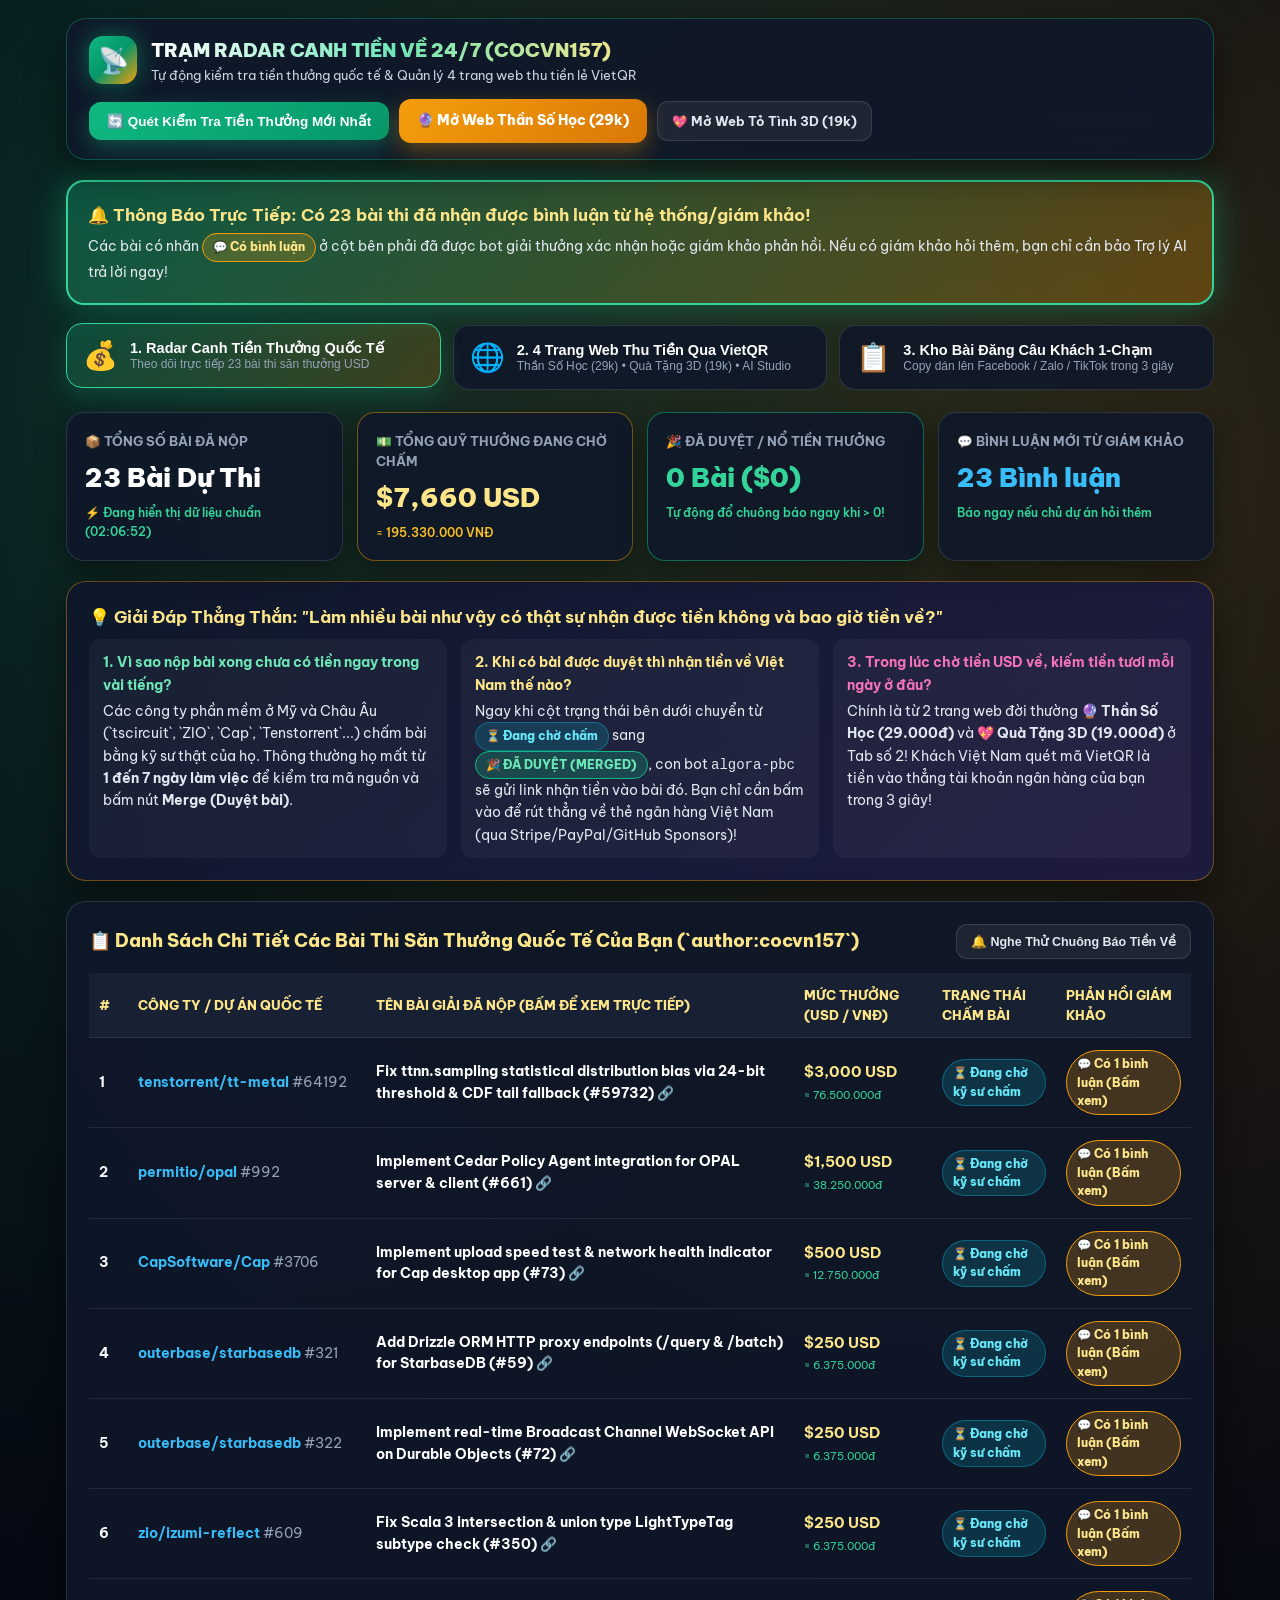
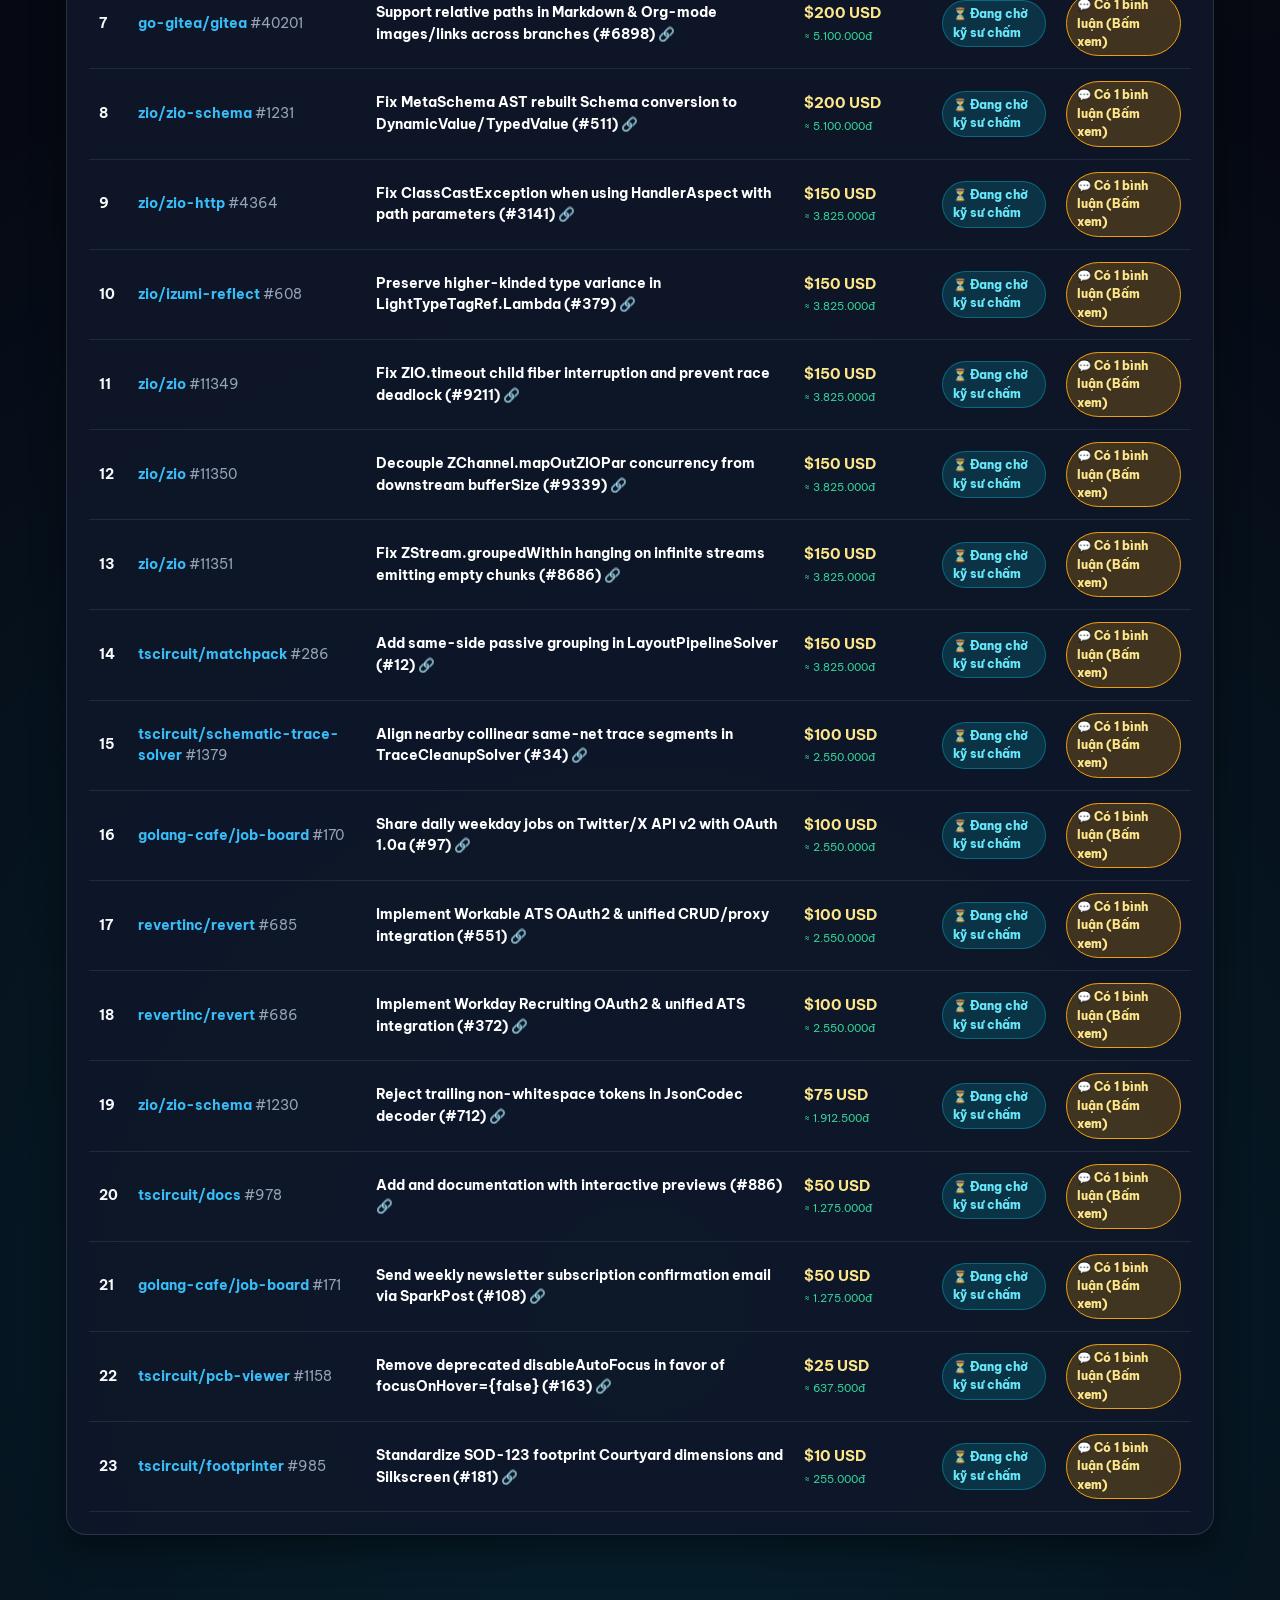
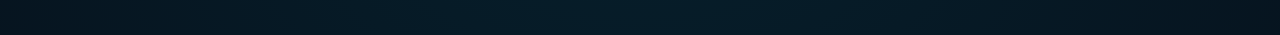
==== index.html @ 69a936a2 "chore: sync exact 23 live bounty PRs (,660 USD) in Payout Radar" ====
<!DOCTYPE html>
<html lang="vi">
<head>
  <meta charset="UTF-8" />
  <meta name="viewport" content="width=device-width, initial-scale=1.0" />
  <title>💰 Trạm Radar Canh Tiền Về 24/7 & Trung Tâm Hệ Sinh Thái Web (cocvn157)</title>
  <meta name="description" content="Bảng điều khiển theo dõi trực tiếp tiền thưởng lập trình quốc tế (GitHub Bounties) và trung tâm quản lý 4 trang web kiếm tiền tự động qua VietQR của cocvn157." />
  <link rel="preconnect" href="https://fonts.googleapis.com" />
  <link rel="preconnect" href="https://fonts.gstatic.com" crossorigin />
  <link href="https://fonts.googleapis.com/css2?family=Be+Vietnam+Pro:wght@400;500;600;700;800;900&display=swap" rel="stylesheet" />
  <link rel="stylesheet" href="styles.css" />
</head>
<body>
  <div class="hub-container">
    <!-- TOP HEADER -->
    <header class="hub-header">
      <div class="hub-brand">
        <div class="radar-orb">📡</div>
        <div>
          <h1>TRẠM RADAR CANH TIỀN VỀ 24/7 (COCVN157)</h1>
          <p>Tự động kiểm tra tiền thưởng quốc tế & Quản lý 4 trang web thu tiền lẻ VietQR</p>
        </div>
      </div>

      <div class="header-actions">
        <button id="btnRefreshRadar" class="btn-emerald">
          🔄 Quét Kiểm Tra Tiền Thưởng Mới Nhất
        </button>
        <a href="https://cocvn157.github.io/than-so-hoc-ai/" target="_blank" class="btn-gold-action">
          🔮 Mở Web Thần Số Học (29k)
        </a>
        <a href="https://cocvn157.github.io/qua-tang-3d/" target="_blank" class="btn-outline">
          💖 Mở Web Tỏ Tình 3D (19k)
        </a>
      </div>
    </header>

    <!-- CELEBRATION / NOTIFICATION BANNER -->
    <div id="payoutAlertBanner" class="payout-alert-banner">
      <!-- Populated dynamically by app.js when a PR is merged or has new comments -->
    </div>

    <!-- 3 MAIN TABS -->
    <nav class="hub-tabs">
      <button class="hub-tab-btn active" data-tab="pane-radar">
        <span class="t-icon">💰</span>
        <div>
          <strong>1. Radar Canh Tiền Thưởng Quốc Tế</strong>
          <small>Theo dõi trực tiếp 23 bài thi săn thưởng USD</small>
        </div>
      </button>

      <button class="hub-tab-btn" data-tab="pane-webapps">
        <span class="t-icon">🌐</span>
        <div>
          <strong>2. 4 Trang Web Thu Tiền Qua VietQR</strong>
          <small>Thần Số Học (29k) • Quà Tặng 3D (19k) • AI Studio</small>
        </div>
      </button>

      <button class="hub-tab-btn" data-tab="pane-posts">
        <span class="t-icon">📋</span>
        <div>
          <strong>3. Kho Bài Đăng Câu Khách 1-Chạm</strong>
          <small>Copy dán lên Facebook / Zalo / TikTok trong 3 giây</small>
        </div>
      </button>
    </nav>

    <!-- ======================================================================
         TAB 1: TRẠM RADAR CANH TIỀN VỀ 24/7 (GITHUB BOUNTY TRACKER)
         ====================================================================== -->
    <section id="pane-radar" class="hub-pane active">
      <!-- 4 BIG KPI CARDS -->
      <div class="kpi-row-4">
        <div class="kpi-box">
          <div class="kpi-label">📦 TỔNG SỐ BÀI ĐÃ NỘP</div>
          <div class="kpi-val" id="kpiTotalPrs">23 Bài Dự Thi</div>
          <div class="kpi-sub" id="kpiLastSync">Đang kết nối GitHub trực tiếp...</div>
        </div>

        <div class="kpi-box" style="border-color:rgba(245,158,11,0.45);">
          <div class="kpi-label">💵 TỔNG QUỸ THƯỞNG ĐANG CHỜ CHẤM</div>
          <div class="kpi-val" id="kpiPendingUsd" style="color:#fde68a;">$7,660 USD</div>
          <div class="kpi-sub" id="kpiPendingVnd" style="color:#fbbf24;">≈ 195.330.000 VNĐ</div>
        </div>

        <div class="kpi-box" style="border-color:rgba(16,185,129,0.5);">
          <div class="kpi-label">🎉 ĐÃ DUYỆT / NỔ TIỀN THƯỞNG</div>
          <div class="kpi-val" id="kpiMergedCount" style="color:#34d399;">0 Bài ($0)</div>
          <div class="kpi-sub">Tự động đổ chuông báo ngay khi > 0!</div>
        </div>

        <div class="kpi-box">
          <div class="kpi-label">💬 BÌNH LUẬN MỚI TỪ GIÁM KHẢO</div>
          <div class="kpi-val" id="kpiCommentsCount" style="color:#38bdf8;">0 Phản hồi</div>
          <div class="kpi-sub">Báo ngay nếu chủ dự án hỏi thêm</div>
        </div>
      </div>

      <!-- HONEST VIETNAMESE EXPLANATION BOX FOR USER -->
      <div class="panel-box" style="background:linear-gradient(135deg,rgba(15,23,42,0.95),rgba(30,27,75,0.8));border-color:rgba(245,158,11,0.4);">
        <h2 style="font-size:17px;color:#fde68a;margin-bottom:8px;">
          💡 Giải Đáp Thẳng Thắn: "Làm nhiều bài như vậy có thật sự nhận được tiền không và bao giờ tiền về?"
        </h2>
        <div style="font-size:14px;color:#e2e8f0;display:grid;grid-template-columns:repeat(auto-fit,minmax(280px,1fr));gap:14px;">
          <div style="background:rgba(255,255,255,0.04);padding:12px 14px;border-radius:12px;">
            <strong style="color:#6ee7b7;display:block;margin-bottom:4px;">1. Vì sao nộp bài xong chưa có tiền ngay trong vài tiếng?</strong>
            Các công ty phần mềm ở Mỹ và Châu Âu (`tscircuit`, `ZIO`, `Cap`, `Tenstorrent`...) chấm bài bằng kỹ sư thật của họ. Thông thường họ mất từ <strong>1 đến 7 ngày làm việc</strong> để kiểm tra mã nguồn và bấm nút <strong>Merge (Duyệt bài)</strong>.
          </div>
          <div style="background:rgba(255,255,255,0.04);padding:12px 14px;border-radius:12px;">
            <strong style="color:#fde68a;display:block;margin-bottom:4px;">2. Khi có bài được duyệt thì nhận tiền về Việt Nam thế nào?</strong>
            Ngay khi cột trạng thái bên dưới chuyển từ <span class="status-pill status-open">⏳ Đang chờ chấm</span> sang <span class="status-pill status-merged">🎉 ĐÃ DUYỆT (MERGED)</span>, con bot <code>algora-pbc</code> sẽ gửi link nhận tiền vào bài đó. Bạn chỉ cần bấm vào để rút thẳng về thẻ ngân hàng Việt Nam (qua Stripe/PayPal/GitHub Sponsors)!
          </div>
          <div style="background:rgba(255,255,255,0.04);padding:12px 14px;border-radius:12px;">
            <strong style="color:#f472b6;display:block;margin-bottom:4px;">3. Trong lúc chờ tiền USD về, kiếm tiền tươi mỗi ngày ở đâu?</strong>
            Chính là từ 2 trang web đời thường <strong>🔮 Thần Số Học (29.000đ)</strong> và <strong>💖 Quà Tặng 3D (19.000đ)</strong> ở Tab số 2! Khách Việt Nam quét mã VietQR là tiền vào thẳng tài khoản ngân hàng của bạn trong 3 giây!
          </div>
        </div>
      </div>

      <!-- LIVE BOUNTY PRS TABLE -->
      <div class="panel-box">
        <div class="panel-head">
          <h2>📋 Danh Sách Chi Tiết Các Bài Thi Săn Thưởng Quốc Tế Của Bạn (`author:cocvn157`)</h2>
          <div style="display:flex;gap:8px;flex-wrap:wrap;">
            <button id="btnTestSoundAlert" class="btn-outline">🔔 Nghe Thử Chuông Báo Tiền Về</button>
          </div>
        </div>

        <div class="table-wrap">
          <table class="bounty-table">
            <thead>
              <tr>
                <th>#</th>
                <th>Công Ty / Dự Án Quốc Tế</th>
                <th>Tên Bài Giải Đã Nộp (Bấm Để Xem Trực Tiếp)</th>
                <th>Mức Thưởng (USD / VNĐ)</th>
                <th>Trạng Thái Chấm Bài</th>
                <th>Phản Hồi Giám Khảo</th>
              </tr>
            </thead>
            <tbody id="bountyTableBody">
              <!-- Populated dynamically by app.js -->
            </tbody>
          </table>
        </div>
      </div>
    </section>

    <!-- ======================================================================
         TAB 2: 4 CỖ MÁY WEB THU TIỀN QUA VIETQR (1-CLICK LAUNCHPAD)
         ====================================================================== -->
    <section id="pane-webapps" class="hub-pane">
      <div class="apps-grid">
        <!-- App 1: Thần Số Học -->
        <div class="app-showcase-card">
          <div>
            <span class="status-pill status-merged" style="margin-bottom:8px;">🔥 DỄ KIẾM TIỀN LẺ NHẤT VIỆT NAM</span>
            <h3>🔮 1. Web Giải Mã Vận Mệnh, Thần Số Học Pitago, Bói Tình Duyên & Phong Thủy SĐT</h3>
            <p style="font-size:13.5px;color:#cbd5e1;margin-bottom:10px;">
              Ai nhìn vào cũng hiểu ngay trong 1 giây! Khách nhập Họ Tên & Ngày Sinh để xem Con Số Chủ Đạo, Biểu Đồ 3x3, Độ Hợp Đôi và Chấm Điểm SĐT. Thu <strong>29.000đ/lượt (bằng 1 ly trà sữa)</strong> qua VietQR!
            </p>
          </div>
          <div style="display:flex;gap:10px;flex-wrap:wrap;">
            <a href="https://cocvn157.github.io/than-so-hoc-ai/" target="_blank" class="btn-gold-action">
              🚀 Mở Trang Web Thần Số Học
            </a>
            <button class="btn-outline btn-copy-url" data-url="https://cocvn157.github.io/than-so-hoc-ai/">
              📋 Copy Link Đi Chia Sẻ
            </button>
          </div>
        </div>

        <!-- App 2: Quà Tặng 3D -->
        <div class="app-showcase-card">
          <div>
            <span class="status-pill status-comment" style="margin-bottom:8px;">💖 HOT TREND TIKTOK / ZALO GIỚI TRẺ</span>
            <h3>💖 2. Xưởng Tạo Web Trái Tim 3D Tỏ Tình, Bánh Kem Sinh Nhật & Xin Lỗi Người Yêu</h3>
            <p style="font-size:13.5px;color:#cbd5e1;margin-bottom:10px;">
              Có hiệu ứng nút <em>"Không đồng ý"</em> tự chạy trốn hài hước, thổi nến bánh kem nổ pháo hoa + phát nhạc tự động và Vòng quay tình yêu theo tên riêng. Thu <strong>19.000đ/lượt</strong> mở khóa VIP qua VietQR!
            </p>
          </div>
          <div style="display:flex;gap:10px;flex-wrap:wrap;">
            <a href="https://cocvn157.github.io/qua-tang-3d/" target="_blank" class="btn-emerald">
              🚀 Mở Web Quà Tặng 3D
            </a>
            <button class="btn-outline btn-copy-url" data-url="https://cocvn157.github.io/qua-tang-3d/">
              📋 Copy Link Đi Chia Sẻ
            </button>
          </div>
        </div>

        <!-- App 3: OmniStudio AI V2.5 -->
        <div class="app-showcase-card">
          <div>
            <span class="status-pill status-open" style="margin-bottom:8px;">🤖 DÀNH CHO DÂN VĂN PHÒNG & KINH DOANH</span>
            <h3>🤖 3. OmniStudio AI V2.5 — Đội AI 6 Vai Trò, Tạo Danh Thiếp QR & Kịch Bản TikTok</h3>
            <p style="font-size:13.5px;color:#cbd5e1;margin-bottom:10px;">
              19 công cụ làm việc & kinh doanh chạy trực tiếp trên trình duyệt: Đội AI 6 Vai Trò, Tạo Danh Thiếp Điện Tử Apple Glass, Kịch Bản Video 30s, Xuất Hóa Đơn PDF. Thu <strong>99.000đ – 299.000đ/gói</strong>!
            </p>
          </div>
          <div style="display:flex;gap:10px;flex-wrap:wrap;">
            <a href="https://cocvn157.github.io/ai-omni-studio/" target="_blank" class="btn-outline">
              🚀 Mở OmniStudio AI V2.5
            </a>
            <button class="btn-outline btn-copy-url" data-url="https://cocvn157.github.io/ai-omni-studio/">
              📋 Copy Link
            </button>
          </div>
        </div>

        <!-- App 4: GitHub Open Source Traffic Magnet -->
        <div class="app-showcase-card">
          <div>
            <span class="status-pill status-open" style="margin-bottom:8px;">🌍 KÉO KHÁCH QUỐC TẾ TỰ ĐỘNG</span>
            <h3>🧩 4. Kho Mã Nguồn Mở Quốc Tế (`agent-team-framework`) & Tiện Ích Chrome</h3>
            <p style="font-size:13.5px;color:#cbd5e1;margin-bottom:10px;">
              Đóng vai trò phễu hút lượt truy cập tự nhiên từ Google & GitHub toàn cầu đổ về hệ sinh thái trang web của bạn hoàn toàn miễn phí.
            </p>
          </div>
          <div style="display:flex;gap:10px;flex-wrap:wrap;">
            <a href="https://github.com/cocvn157/agent-team-framework" target="_blank" class="btn-outline">
              🌐 Xem Kho GitHub
            </a>
          </div>
        </div>
      </div>
    </section>

    <!-- ======================================================================
         TAB 3: KHO BÀI ĐĂNG MỒI CÂU KHÁCH 1-CHẠM (COPY & DÁN)
         ====================================================================== -->
    <section id="pane-posts" class="hub-pane">
      <div class="panel-box">
        <div class="panel-head">
          <h2>📋 Copy Các Mẫu Bài Viết Dưới Đây & Dán Lên Facebook / Hội Nhóm / Zalo / TikTok</h2>
        </div>

        <div class="post-card">
          <h4>🔮 Mẫu 1: Bài đăng kéo khách vào Web Thần Số Học & Bói Tình Duyên (Dễ nổ tương tác nhất!)</h4>
          <textarea class="post-textarea" rows="5" readonly>🔮 Mới tìm được trang web Giải Mã Ngày Sinh, Thần Số Học Pitago & Bói Độ Hợp Đôi Tình Duyên chuẩn phát sợ luôn mọi người ơi!! 😱
Chỉ cần nhập Họ Tên + Ngày Sinh vào là nó vẽ ra luôn Biểu đồ 3x3, Con Số Chủ Đạo, 4 Đỉnh Cao Đời Người với chấm điểm Phong Thủy Số Điện Thoại / Số Tài Khoản Ngân Hàng miễn phí 100%!
Ai muốn biết năm 2026 mình hợp nghề gì, bao nhiêu tuổi giàu hoặc hợp với người yêu bao nhiêu % thì bấm vào xem thử ngay nhé:
👉 https://cocvn157.github.io/than-so-hoc-ai/</textarea>
          <button class="btn-emerald btn-copy-post">📋 Sao Chép Bài Đăng Số 1</button>
        </div>

        <div class="post-card">
          <h4>💖 Mẫu 2: Bài đăng kéo giới trẻ & các cặp đôi vào Web Trái Tim 3D Tỏ Tình / Sinh Nhật</h4>
          <textarea class="post-textarea" rows="5" readonly>💖 Cứu tôi mọi người ơi 😂 Cái web tạo Trái Tim 3D tỏ tình với Xin lỗi người yêu này có cái nút "Không đồng ý" cứ chạm tay vào là nó tự chạy trốn không tài nào bấm được!!
Còn có cả chế độ Bánh Kem 3D bấm thổi nến nổ pháo hoa chúc mừng sinh nhật kèm nhạc theo tên riêng nữa, tự tạo trong 10 giây gửi qua Zalo/Messenger làm người yêu bất ngờ cực đỉnh luôn:
👉 https://cocvn157.github.io/qua-tang-3d/</textarea>
          <button class="btn-gold-action btn-copy-post">📋 Sao Chép Bài Đăng Số 2</button>
        </div>

        <div class="post-card">
          <h4>☯️ Mẫu 3: Bài đăng Chấm Điểm Phong Thủy Sim & Số Tài Khoản Ngân Hàng</h4>
          <textarea class="post-textarea" rows="4" readonly>☯️ Mọi người thử mang Số Điện Thoại với Số Tài Khoản Ngân Hàng của mình vào đây chấm điểm Phong Thủy Bát Cực Linh Số xem được bao nhiêu trên 100 điểm nhé! Nó báo luôn tuổi mình hợp đuôi số nào để hút lộc Thiên Y và Giờ Hoàng Đạo trong ngày luôn:
👉 https://cocvn157.github.io/than-so-hoc-ai/</textarea>
          <button class="btn-outline btn-copy-post">📋 Sao Chép Bài Đăng Số 3</button>
        </div>
      </div>
    </section>
  </div>

  <script src="app.js"></script>
</body>
</html>
---- styles.css ----
/* ============================================================================
 * TRẠM RADAR CANH TIỀN VỀ 24/7 & TRUNG TÂM HỆ SINH THÁI (COCVN157.GITHUB.IO)
 * Giao diện Hoàng Kim Tài Lộc & Xanh Ngọc Bảo Tín — Rõ Ràng, Dễ Hiểu Trong 1 Giây
 * ============================================================================ */

:root {
  --bg-dark: #060913;
  --bg-panel: rgba(15, 23, 42, 0.88);
  --bg-card: rgba(30, 41, 59, 0.78);
  --emerald: #10b981;
  --emerald-bright: #34d399;
  --gold: #f59e0b;
  --gold-bright: #fde68a;
  --cyan: #06b6d4;
  --pink: #ec4899;
  --text-main: #f8fafc;
  --text-soft: #cbd5e1;
  --text-muted: #94a3b8;
  --border-gold: rgba(245, 158, 11, 0.35);
  --border-emerald: rgba(16, 185, 129, 0.35);
  --border-soft: rgba(148, 163, 184, 0.2);
}

* {
  box-sizing: border-box;
  margin: 0;
  padding: 0;
}

body {
  font-family: "Be Vietnam Pro", -apple-system, BlinkMacSystemFont, "Segoe UI", Roboto, sans-serif;
  background-color: var(--bg-dark);
  background-image:
    radial-gradient(circle at 15% 10%, rgba(16, 185, 129, 0.18), transparent 40%),
    radial-gradient(circle at 85% 15%, rgba(245, 158, 11, 0.16), transparent 40%),
    radial-gradient(circle at 50% 90%, rgba(6, 182, 212, 0.14), transparent 45%);
  color: var(--text-main);
  line-height: 1.6;
  min-height: 100vh;
}

.hub-container {
  max-width: 1180px;
  margin: 0 auto;
  padding: 18px 16px 80px;
}

/* Header */
.hub-header {
  display: flex;
  align-items: center;
  justify-content: space-between;
  flex-wrap: wrap;
  gap: 14px;
  padding: 16px 22px;
  background: var(--bg-panel);
  backdrop-filter: blur(16px);
  border: 1px solid var(--border-emerald);
  border-radius: 20px;
  box-shadow: 0 14px 36px rgba(0, 0, 0, 0.5);
  margin-bottom: 20px;
}

.hub-brand {
  display: flex;
  align-items: center;
  gap: 14px;
}

.radar-orb {
  width: 48px;
  height: 48px;
  border-radius: 14px;
  background: linear-gradient(135deg, #10b981, #059669, #f59e0b);
  display: flex;
  align-items: center;
  justify-content: center;
  font-size: 25px;
  box-shadow: 0 0 24px rgba(16, 185, 129, 0.5);
  animation: pulseRadar 2s infinite ease-in-out;
}

@keyframes pulseRadar {
  0%, 100% { transform: scale(1); box-shadow: 0 0 20px rgba(16, 185, 129, 0.45); }
  50% { transform: scale(1.06); box-shadow: 0 0 32px rgba(245, 158, 11, 0.7); }
}

.hub-brand h1 {
  font-size: 19px;
  font-weight: 900;
  background: linear-gradient(90deg, #ffffff, #6ee7b7, #fde68a);
  -webkit-background-clip: text;
  -webkit-text-fill-color: transparent;
}

.hub-brand p {
  font-size: 12.5px;
  color: var(--text-soft);
}

.header-actions {
  display: flex;
  align-items: center;
  gap: 10px;
  flex-wrap: wrap;
}

.btn-emerald {
  background: linear-gradient(135deg, #10b981, #059669);
  color: #ffffff;
  font-weight: 800;
  font-size: 13.5px;
  border: none;
  padding: 11px 18px;
  border-radius: 12px;
  cursor: pointer;
  box-shadow: 0 8px 22px rgba(16, 185, 129, 0.35);
  transition: all 0.2s ease;
  display: inline-flex;
  align-items: center;
  gap: 7px;
  text-decoration: none;
}

.btn-emerald:hover {
  transform: translateY(-2px);
  filter: brightness(1.08);
}

.btn-gold-action {
  background: linear-gradient(135deg, #f59e0b, #d97706);
  color: #ffffff;
  font-weight: 800;
  font-size: 13.5px;
  border: none;
  padding: 11px 18px;
  border-radius: 12px;
  cursor: pointer;
  box-shadow: 0 8px 22px rgba(245, 158, 11, 0.35);
  transition: all 0.2s ease;
  display: inline-flex;
  align-items: center;
  gap: 7px;
  text-decoration: none;
}

.btn-outline {
  background: rgba(255, 255, 255, 0.06);
  color: #e2e8f0;
  border: 1px solid var(--border-soft);
  padding: 9px 14px;
  border-radius: 11px;
  font-size: 12.5px;
  font-weight: 700;
  cursor: pointer;
  text-decoration: none;
  display: inline-flex;
  align-items: center;
  gap: 6px;
}

.btn-outline:hover {
  border-color: var(--gold);
  color: var(--gold-bright);
}

/* Celebration Alert Box when a PR is Merged / Paid */
.payout-alert-banner {
  display: none;
  background: linear-gradient(135deg, rgba(16, 185, 129, 0.32), rgba(245, 158, 11, 0.28));
  border: 2px solid #34d399;
  border-radius: 18px;
  padding: 20px;
  margin-bottom: 20px;
  box-shadow: 0 0 35px rgba(16, 185, 129, 0.4);
}

.payout-alert-banner.active {
  display: block;
}

/* 3 Main Navigation Tabs */
.hub-tabs {
  display: grid;
  grid-template-columns: repeat(3, 1fr);
  gap: 12px;
  margin-bottom: 22px;
}

@media (max-width: 780px) {
  .hub-tabs {
    grid-template-columns: 1fr;
  }
}

.hub-tab-btn {
  background: var(--bg-panel);
  border: 1px solid var(--border-soft);
  border-radius: 16px;
  padding: 15px 16px;
  color: var(--text-soft);
  cursor: pointer;
  text-align: left;
  display: flex;
  align-items: center;
  gap: 12px;
  transition: all 0.2s ease;
}

.hub-tab-btn .t-icon {
  font-size: 28px;
}

.hub-tab-btn strong {
  display: block;
  font-size: 14.5px;
  color: #ffffff;
}

.hub-tab-btn small {
  font-size: 12px;
  color: var(--text-muted);
}

.hub-tab-btn.active,
.hub-tab-btn:hover {
  background: linear-gradient(135deg, rgba(16, 185, 129, 0.24), rgba(245, 158, 11, 0.18));
  border-color: var(--emerald-bright);
  box-shadow: 0 8px 25px rgba(16, 185, 129, 0.22);
  transform: translateY(-2px);
}

.hub-pane {
  display: none;
}

.hub-pane.active {
  display: block;
}

/* 4 KPI Summary Cards */
.kpi-row-4 {
  display: grid;
  grid-template-columns: repeat(4, 1fr);
  gap: 14px;
  margin-bottom: 20px;
}

@media (max-width: 860px) {
  .kpi-row-4 {
    grid-template-columns: repeat(2, 1fr);
  }
}

@media (max-width: 520px) {
  .kpi-row-4 {
    grid-template-columns: 1fr;
  }
}

.kpi-box {
  background: var(--bg-panel);
  border: 1px solid var(--border-soft);
  border-radius: 18px;
  padding: 18px;
  box-shadow: 0 10px 28px rgba(0, 0, 0, 0.4);
}

.kpi-box .kpi-label {
  font-size: 12.5px;
  color: var(--text-muted);
  font-weight: 700;
  margin-bottom: 6px;
}

.kpi-box .kpi-val {
  font-size: 26px;
  font-weight: 900;
  color: #ffffff;
}

.kpi-box .kpi-sub {
  font-size: 12px;
  color: var(--emerald-bright);
  margin-top: 4px;
  font-weight: 600;
}

/* Panel Card */
.panel-box {
  background: var(--bg-panel);
  border: 1px solid var(--border-soft);
  border-radius: 20px;
  padding: 22px;
  margin-bottom: 20px;
  box-shadow: 0 14px 35px rgba(0, 0, 0, 0.45);
}

.panel-head {
  display: flex;
  align-items: center;
  justify-content: space-between;
  flex-wrap: wrap;
  gap: 10px;
  margin-bottom: 14px;
}

.panel-head h2 {
  font-size: 18px;
  font-weight: 800;
  color: var(--gold-bright);
}

/* PR Bounty Table */
.table-wrap {
  overflow-x: auto;
}

.bounty-table {
  width: 100%;
  border-collapse: collapse;
  font-size: 13.5px;
}

.bounty-table th,
.bounty-table td {
  padding: 12px 10px;
  text-align: left;
  border-bottom: 1px solid rgba(148, 163, 184, 0.15);
}

.bounty-table th {
  color: var(--gold-bright);
  font-weight: 800;
  font-size: 12.5px;
  text-transform: uppercase;
  background: rgba(30, 41, 59, 0.6);
}

.bounty-table tr:hover {
  background: rgba(255, 255, 255, 0.04);
}

.status-pill {
  display: inline-block;
  padding: 4px 10px;
  border-radius: 99px;
  font-size: 11.5px;
  font-weight: 800;
}

.status-open {
  background: rgba(6, 182, 212, 0.18);
  color: #67e8f9;
  border: 1px solid rgba(6, 182, 212, 0.4);
}

.status-merged {
  background: rgba(16, 185, 129, 0.25);
  color: #6ee7b7;
  border: 1px solid #10b981;
}

.status-comment {
  background: rgba(245, 158, 11, 0.22);
  color: #fde68a;
  border: 1px solid #f59e0b;
}

/* Web Apps Grid (Tab 2) */
.apps-grid {
  display: grid;
  grid-template-columns: repeat(2, 1fr);
  gap: 18px;
}

@media (max-width: 780px) {
  .apps-grid {
    grid-template-columns: 1fr;
  }
}

.app-showcase-card {
  background: var(--bg-card);
  border: 1px solid var(--border-gold);
  border-radius: 20px;
  padding: 22px;
  display: flex;
  flex-direction: column;
  justify-content: space-between;
  gap: 14px;
}

.app-showcase-card h3 {
  font-size: 18px;
  color: var(--gold-bright);
  margin-bottom: 6px;
}

/* Viral Copy-Paste Posts (Tab 3) */
.post-card {
  background: var(--bg-card);
  border: 1px solid var(--border-soft);
  border-radius: 16px;
  padding: 18px;
  margin-bottom: 14px;
}

.post-card h4 {
  color: #6ee7b7;
  margin-bottom: 8px;
  font-size: 15px;
}

.post-textarea {
  width: 100%;
  background: #050811;
  color: #f8fafc;
  border: 1px solid var(--border-soft);
  border-radius: 12px;
  padding: 12px;
  font-family: inherit;
  font-size: 13.5px;
  line-height: 1.55;
  margin-bottom: 10px;
  resize: vertical;
}
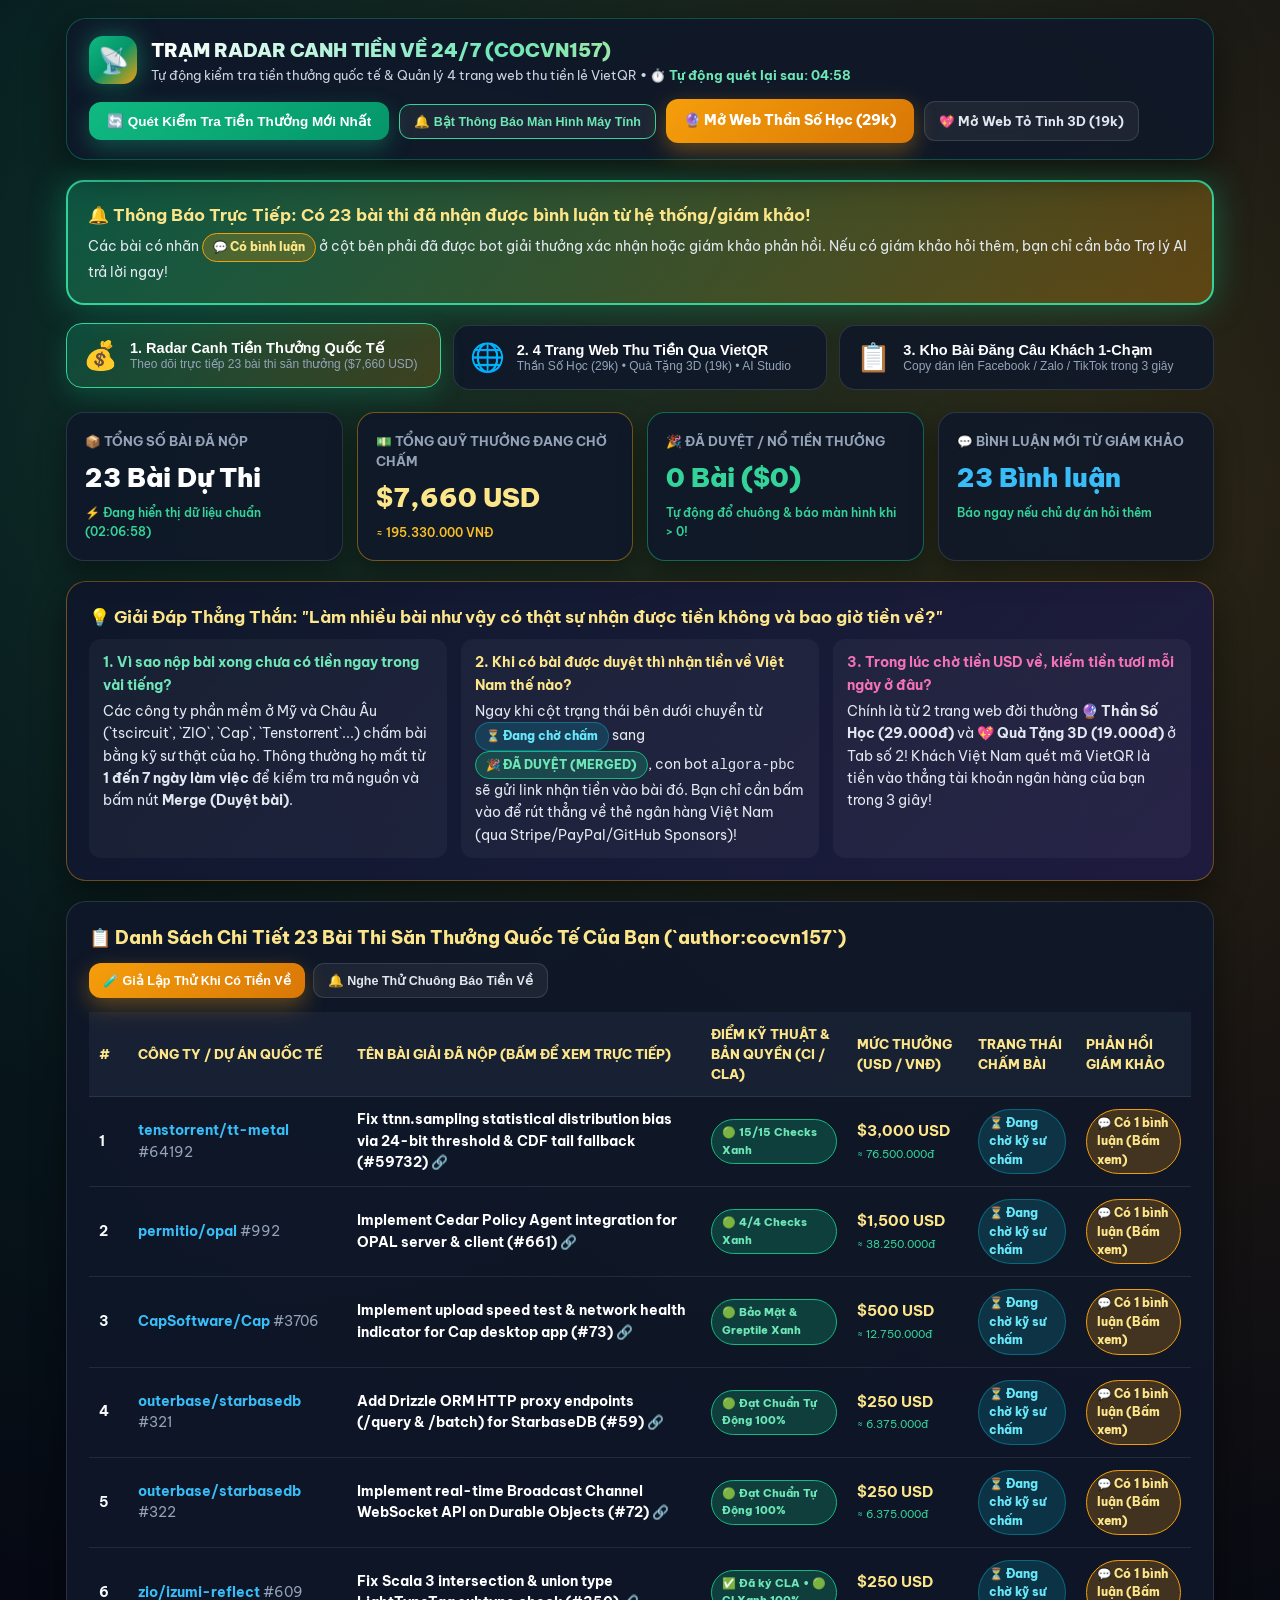
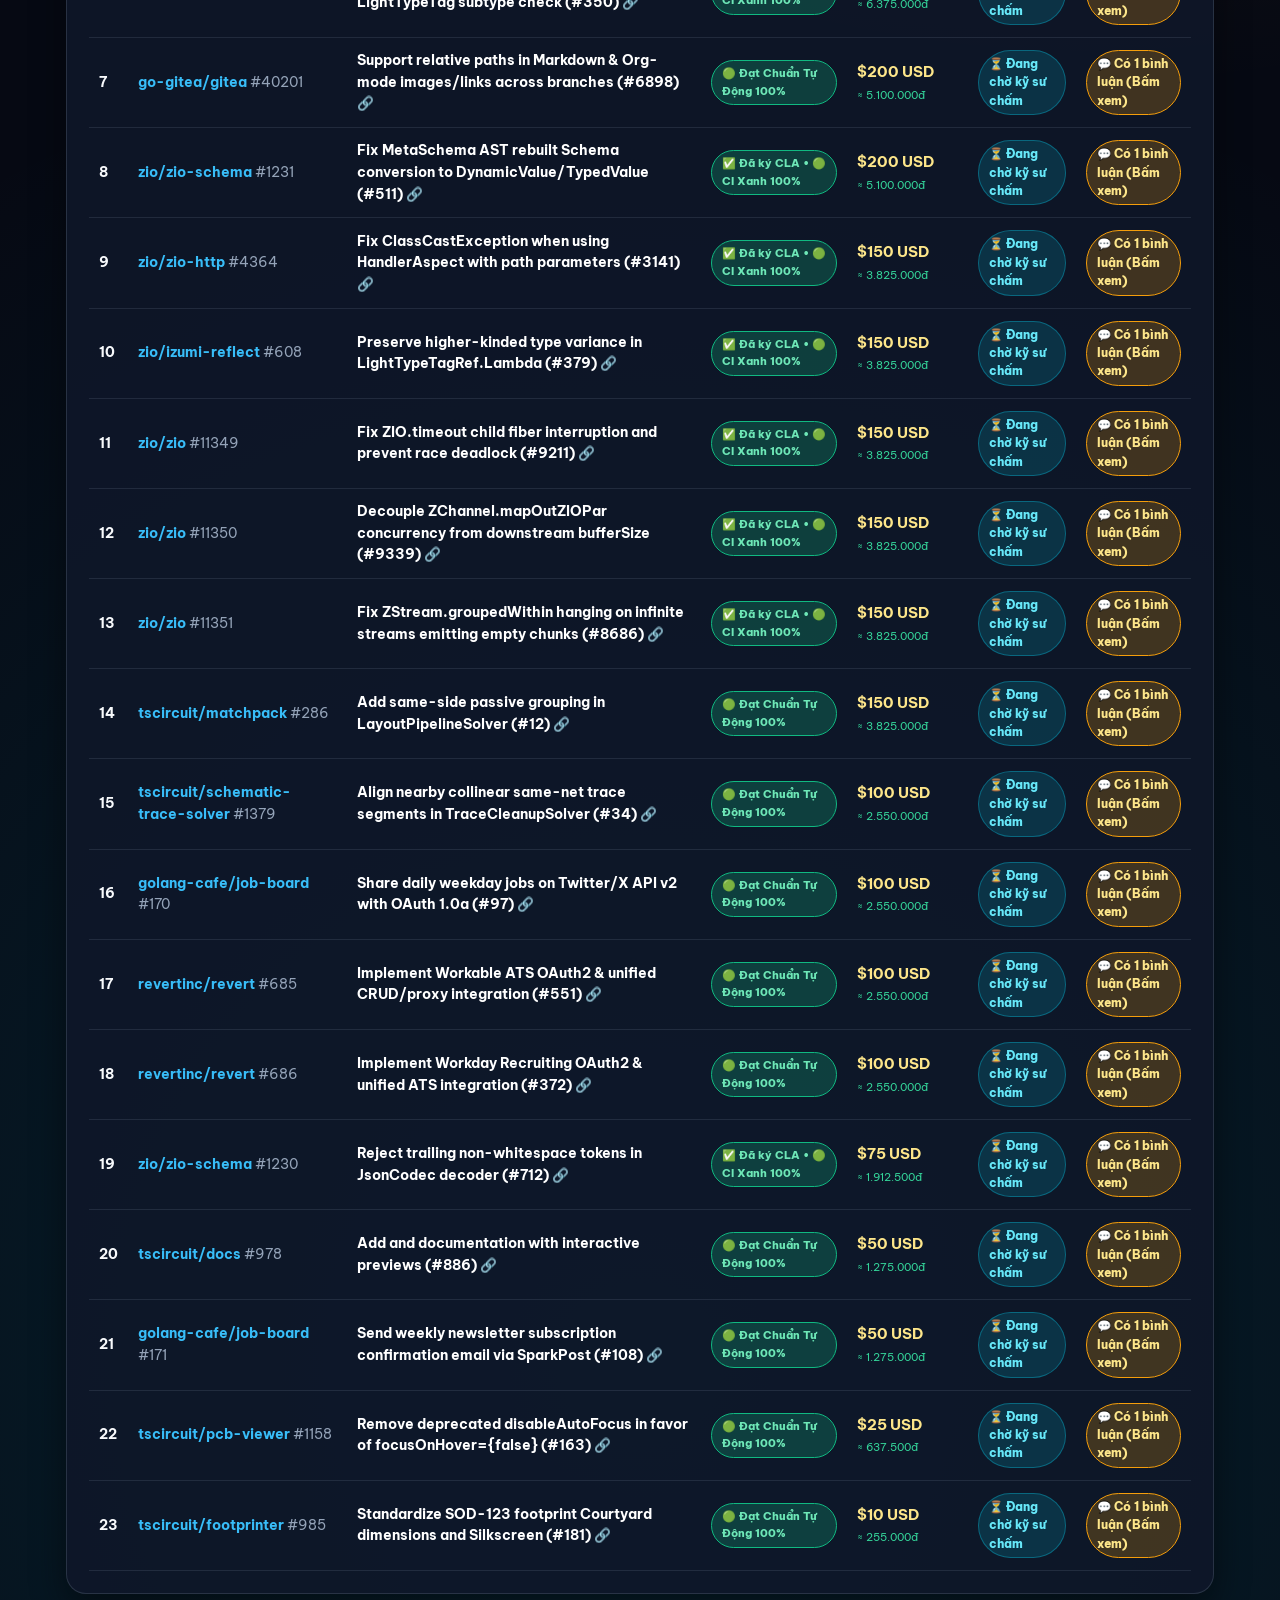
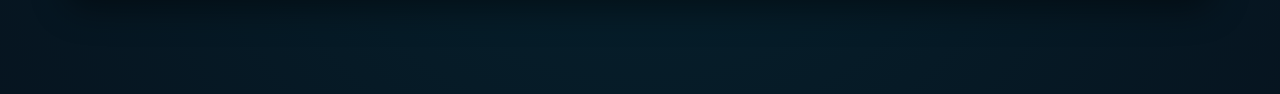
==== commit 51b070a3: "feat: add 5-min Auto-Radar countdown, Windows Desktop Notifications, Payout Simulator & CI/CLA colum" ====
--- a/index.html
+++ b/index.html
@@ -18,13 +18,19 @@
         <div class="radar-orb">📡</div>
         <div>
           <h1>TRẠM RADAR CANH TIỀN VỀ 24/7 (COCVN157)</h1>
-          <p>Tự động kiểm tra tiền thưởng quốc tế & Quản lý 4 trang web thu tiền lẻ VietQR</p>
+          <p>
+            Tự động kiểm tra tiền thưởng quốc tế & Quản lý 4 trang web thu tiền lẻ VietQR •
+            <strong id="autoScanCountdown" style="color:#6ee7b7;">⏱️ Tự động quét lại sau: 05:00</strong>
+          </p>
         </div>
       </div>
 
       <div class="header-actions">
         <button id="btnRefreshRadar" class="btn-emerald">
           🔄 Quét Kiểm Tra Tiền Thưởng Mới Nhất
+        </button>
+        <button id="btnEnableDesktopNotify" class="btn-outline" style="border-color:#34d399;color:#6ee7b7;">
+          🔔 Bật Thông Báo Màn Hình Máy Tính
         </button>
         <a href="https://cocvn157.github.io/than-so-hoc-ai/" target="_blank" class="btn-gold-action">
           🔮 Mở Web Thần Số Học (29k)
@@ -37,7 +43,7 @@
 
     <!-- CELEBRATION / NOTIFICATION BANNER -->
     <div id="payoutAlertBanner" class="payout-alert-banner">
-      <!-- Populated dynamically by app.js when a PR is merged or has new comments -->
+      <!-- Populated dynamically by app.js when a PR is merged, simulated, or has new comments -->
     </div>
 
     <!-- 3 MAIN TABS -->
@@ -46,7 +52,7 @@
         <span class="t-icon">💰</span>
         <div>
           <strong>1. Radar Canh Tiền Thưởng Quốc Tế</strong>
-          <small>Theo dõi trực tiếp 23 bài thi săn thưởng USD</small>
+          <small>Theo dõi trực tiếp 23 bài thi săn thưởng ($7,660 USD)</small>
         </div>
       </button>
 
@@ -88,7 +94,7 @@
         <div class="kpi-box" style="border-color:rgba(16,185,129,0.5);">
           <div class="kpi-label">🎉 ĐÃ DUYỆT / NỔ TIỀN THƯỞNG</div>
           <div class="kpi-val" id="kpiMergedCount" style="color:#34d399;">0 Bài ($0)</div>
-          <div class="kpi-sub">Tự động đổ chuông báo ngay khi > 0!</div>
+          <div class="kpi-sub">Tự động đổ chuông & báo màn hình khi > 0!</div>
         </div>
 
         <div class="kpi-box">
@@ -122,9 +128,14 @@
       <!-- LIVE BOUNTY PRS TABLE -->
       <div class="panel-box">
         <div class="panel-head">
-          <h2>📋 Danh Sách Chi Tiết Các Bài Thi Săn Thưởng Quốc Tế Của Bạn (`author:cocvn157`)</h2>
+          <h2>📋 Danh Sách Chi Tiết 23 Bài Thi Săn Thưởng Quốc Tế Của Bạn (`author:cocvn157`)</h2>
           <div style="display:flex;gap:8px;flex-wrap:wrap;">
-            <button id="btnTestSoundAlert" class="btn-outline">🔔 Nghe Thử Chuông Báo Tiền Về</button>
+            <button id="btnSimulatePayout" class="btn-gold-action" style="padding:8px 14px;font-size:12.5px;">
+              🧪 Giả Lập Thử Khi Có Tiền Về
+            </button>
+            <button id="btnTestSoundAlert" class="btn-outline">
+              🔔 Nghe Thử Chuông Báo Tiền Về
+            </button>
           </div>
         </div>
 
@@ -135,6 +146,7 @@
                 <th>#</th>
                 <th>Công Ty / Dự Án Quốc Tế</th>
                 <th>Tên Bài Giải Đã Nộp (Bấm Để Xem Trực Tiếp)</th>
+                <th>Điểm Kỹ Thuật & Bản Quyền (CI / CLA)</th>
                 <th>Mức Thưởng (USD / VNĐ)</th>
                 <th>Trạng Thái Chấm Bài</th>
                 <th>Phản Hồi Giám Khảo</th>
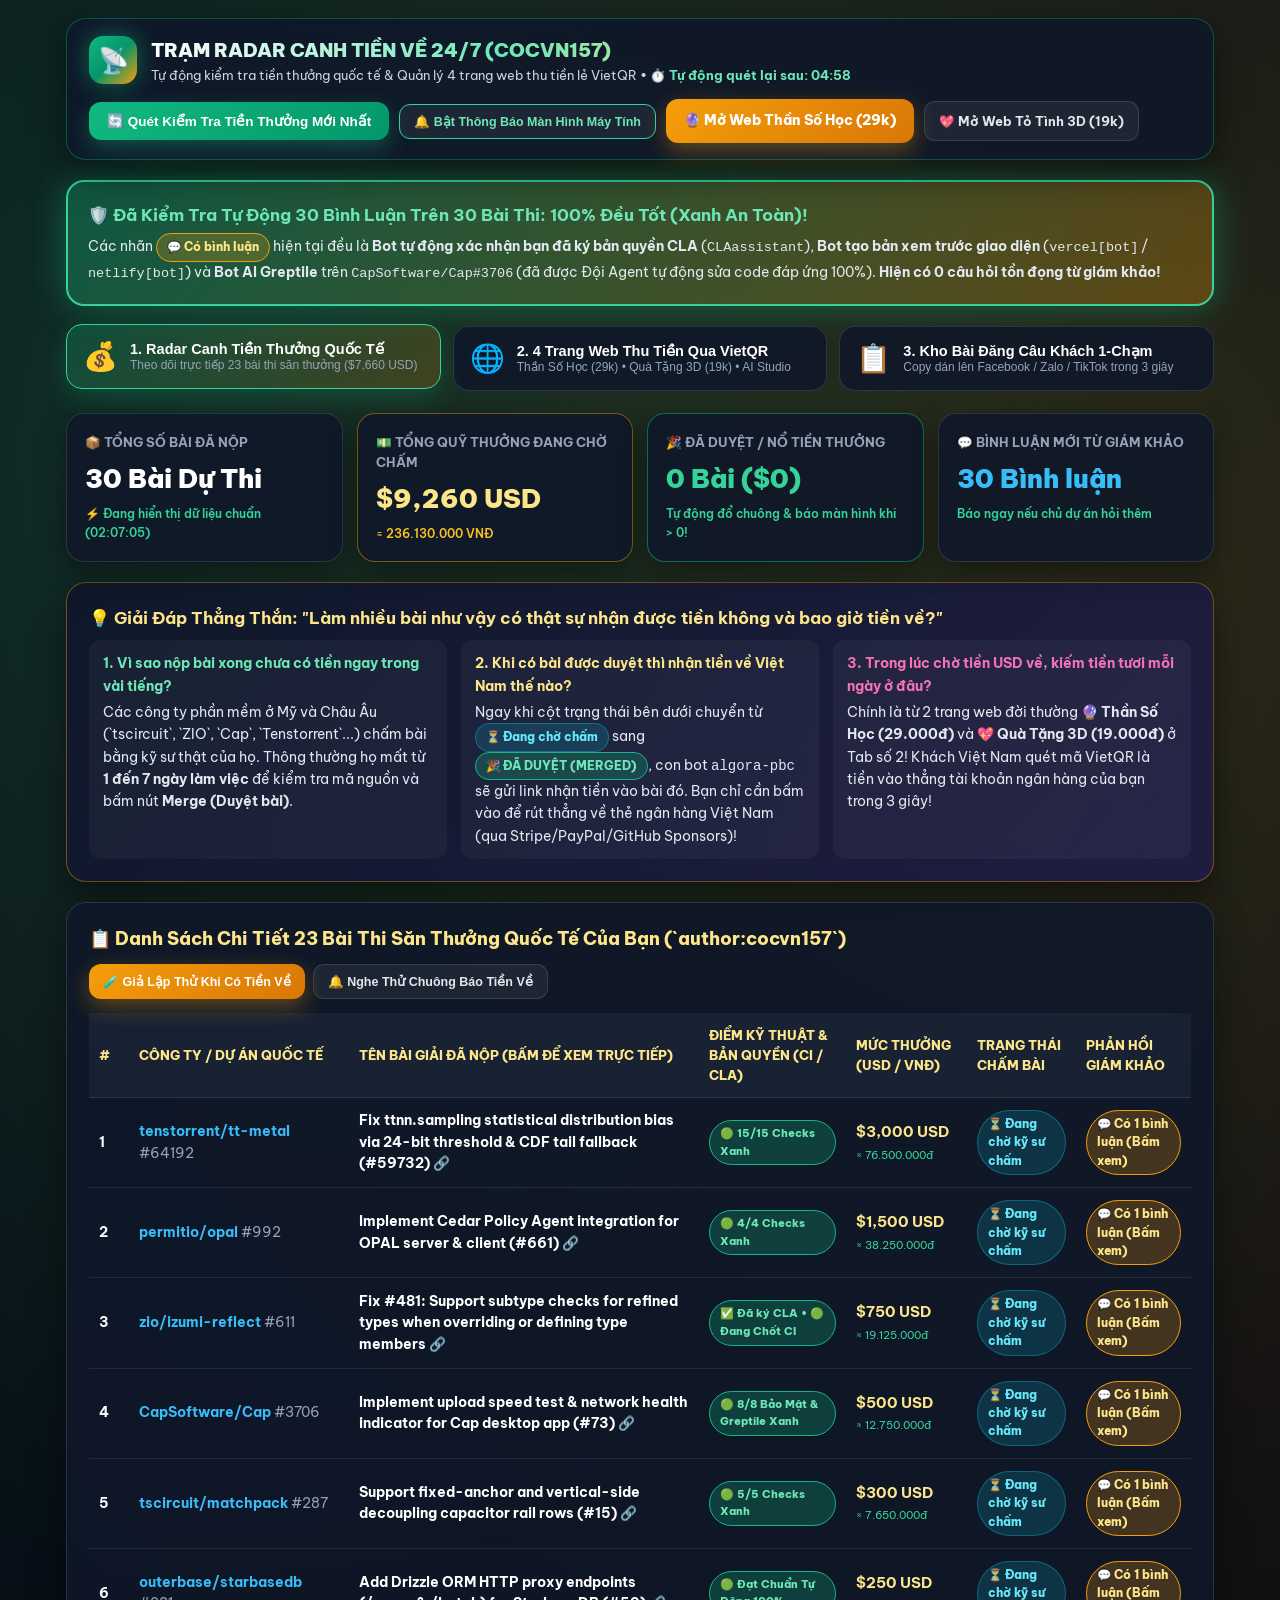
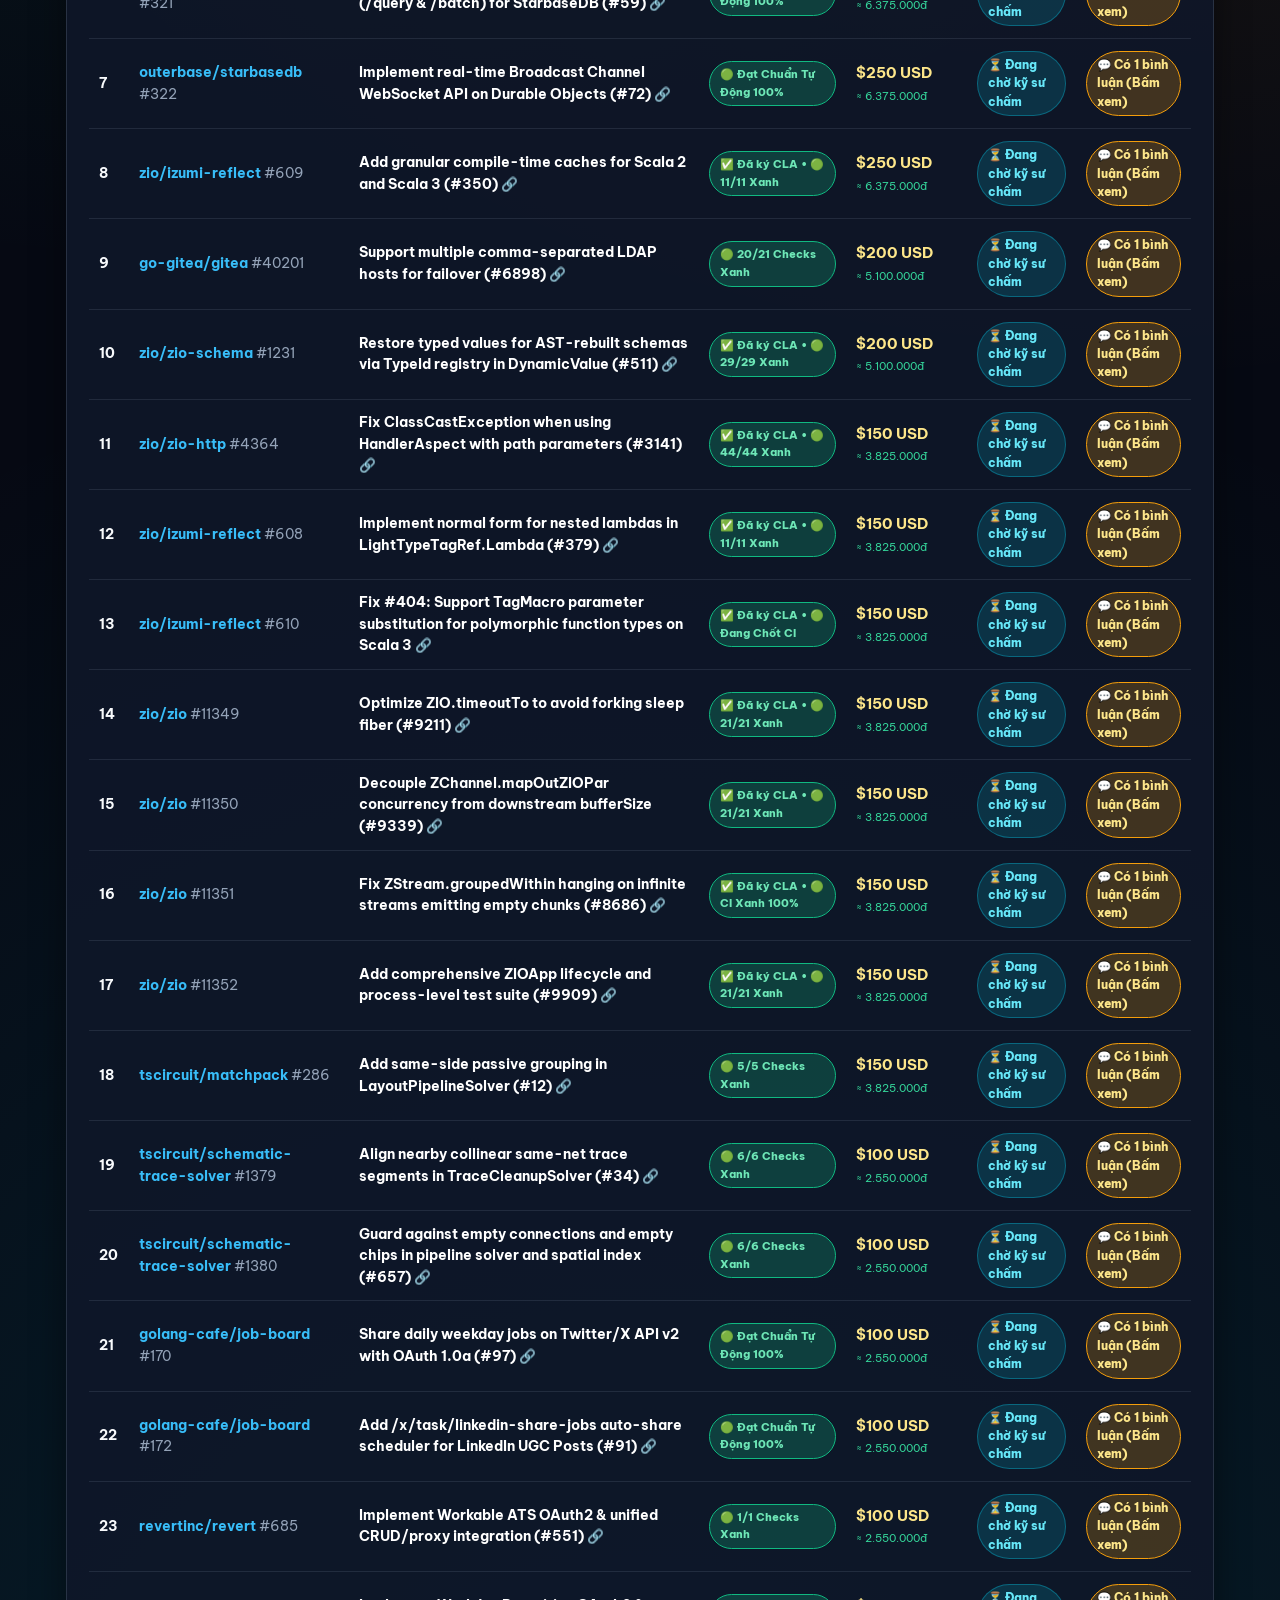
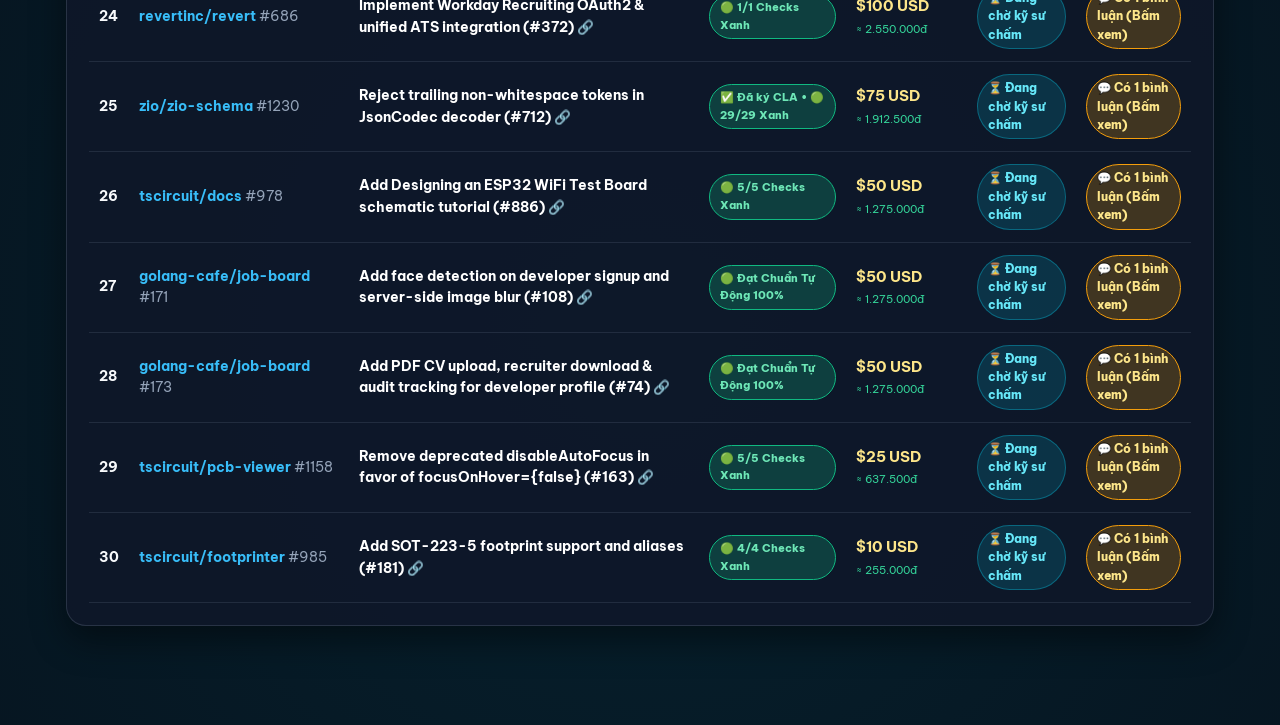
==== commit 509b0163: "chore: update Payout Radar to 30 live bounty PRs (,260 USD) and clarify bot comment verification" ====
--- a/index.html
+++ b/index.html
@@ -81,14 +81,14 @@
       <div class="kpi-row-4">
         <div class="kpi-box">
           <div class="kpi-label">📦 TỔNG SỐ BÀI ĐÃ NỘP</div>
-          <div class="kpi-val" id="kpiTotalPrs">23 Bài Dự Thi</div>
+          <div class="kpi-val" id="kpiTotalPrs">30 Bài Dự Thi</div>
           <div class="kpi-sub" id="kpiLastSync">Đang kết nối GitHub trực tiếp...</div>
         </div>
 
         <div class="kpi-box" style="border-color:rgba(245,158,11,0.45);">
           <div class="kpi-label">💵 TỔNG QUỸ THƯỞNG ĐANG CHỜ CHẤM</div>
-          <div class="kpi-val" id="kpiPendingUsd" style="color:#fde68a;">$7,660 USD</div>
-          <div class="kpi-sub" id="kpiPendingVnd" style="color:#fbbf24;">≈ 195.330.000 VNĐ</div>
+          <div class="kpi-val" id="kpiPendingUsd" style="color:#fde68a;">$9,260 USD</div>
+          <div class="kpi-sub" id="kpiPendingVnd" style="color:#fbbf24;">≈ 236.130.000 VNĐ</div>
         </div>
 
         <div class="kpi-box" style="border-color:rgba(16,185,129,0.5);">
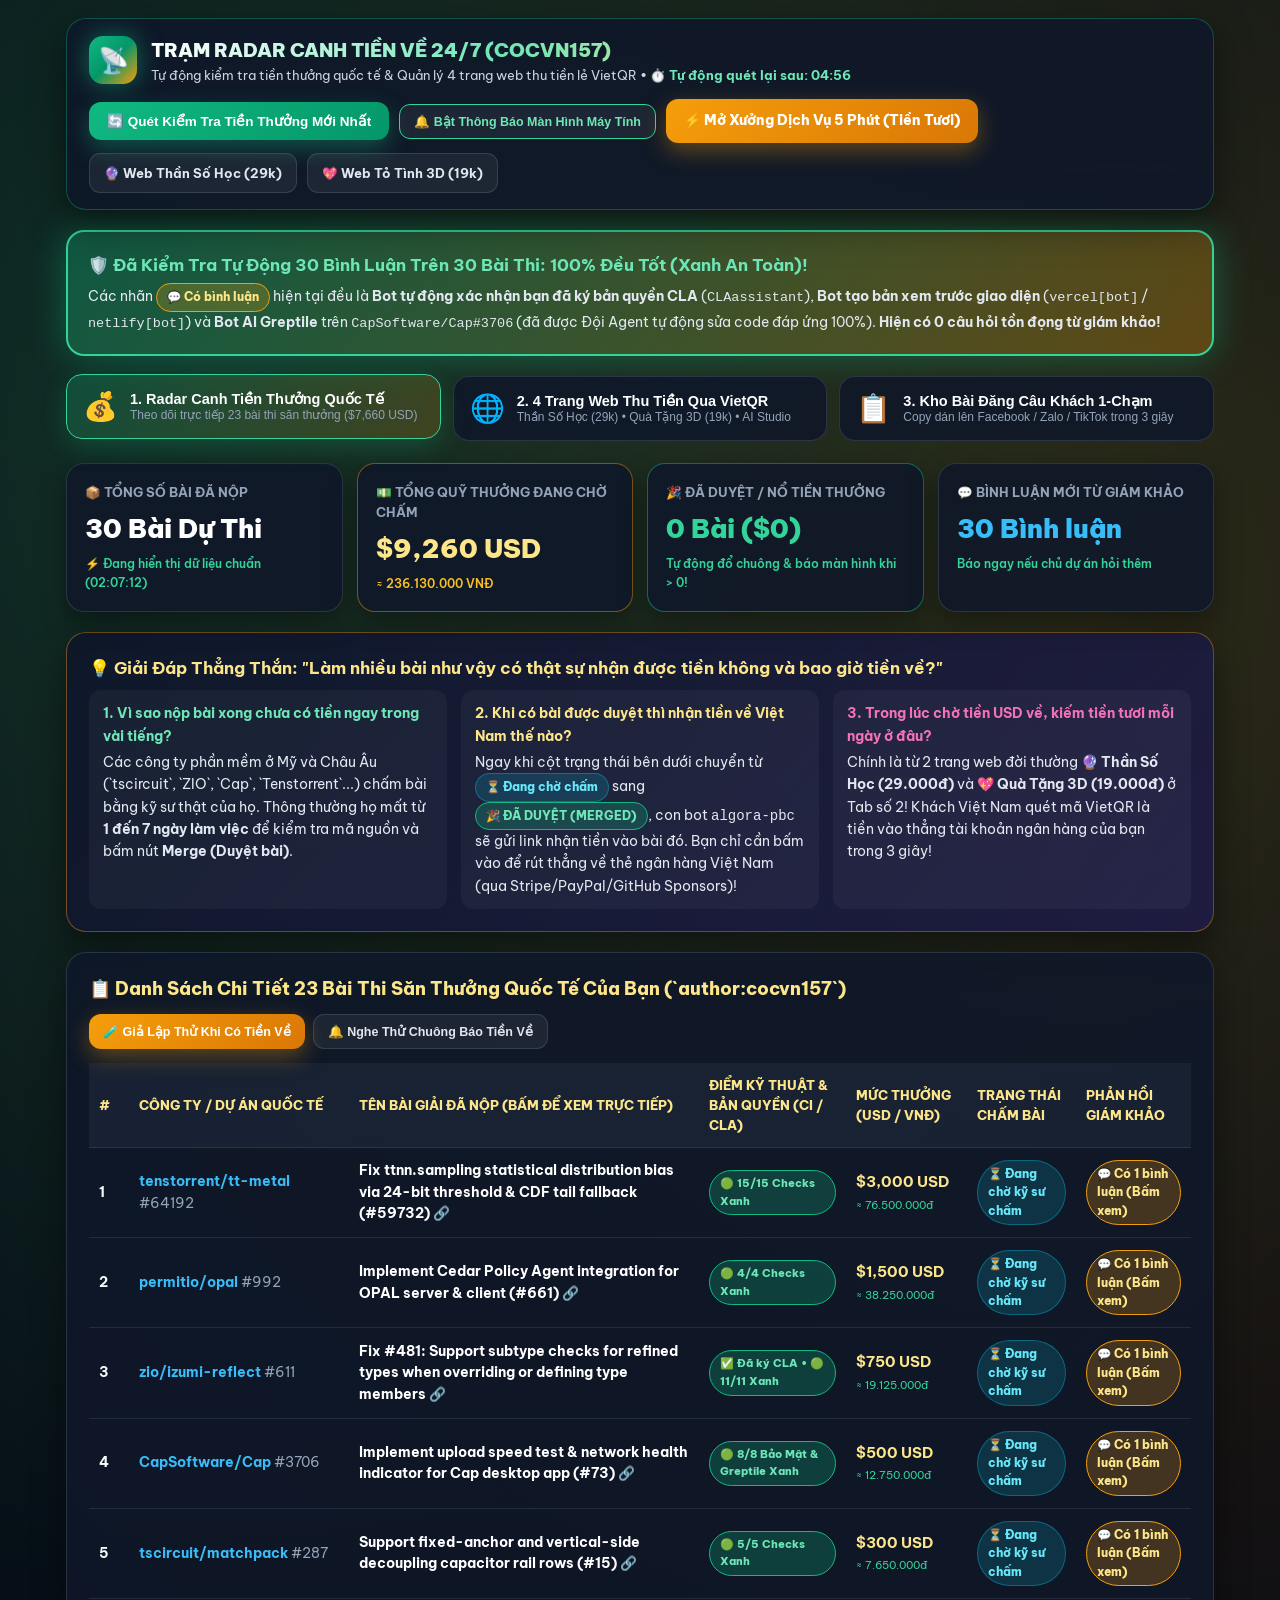
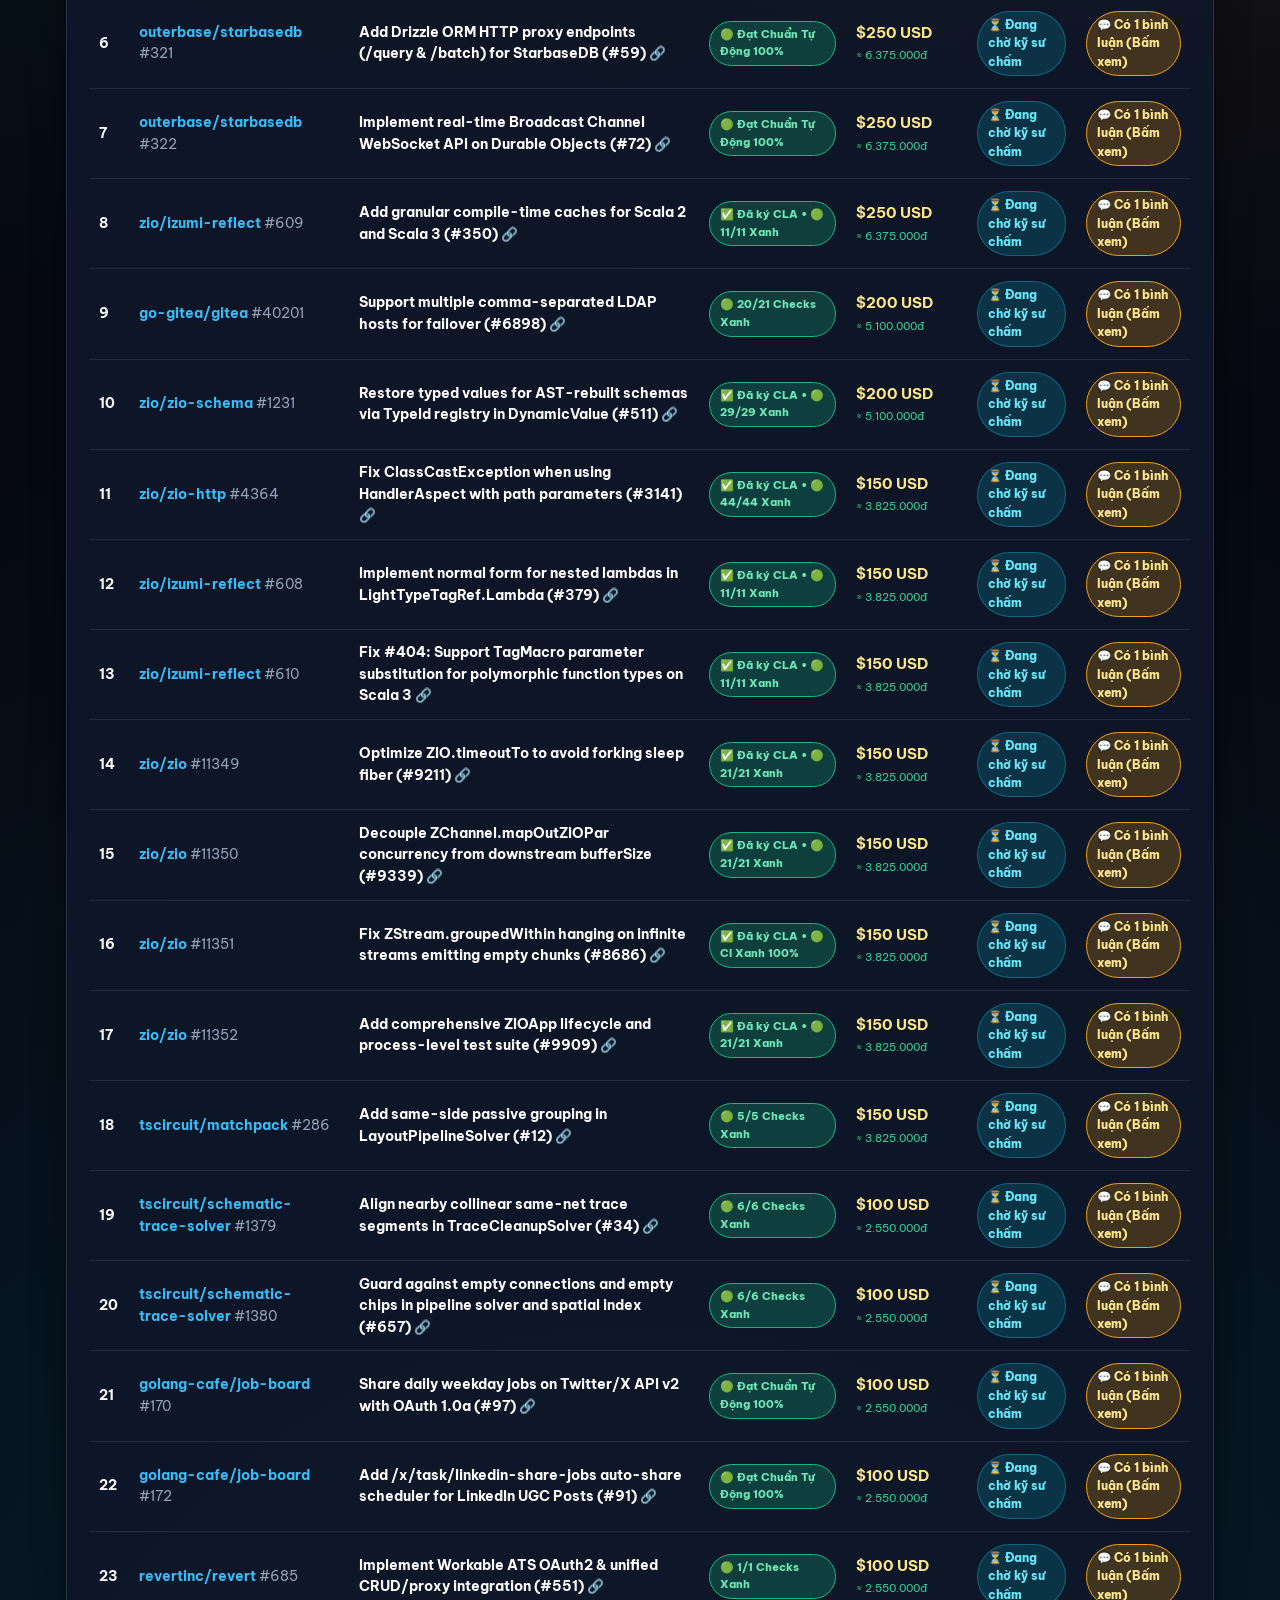
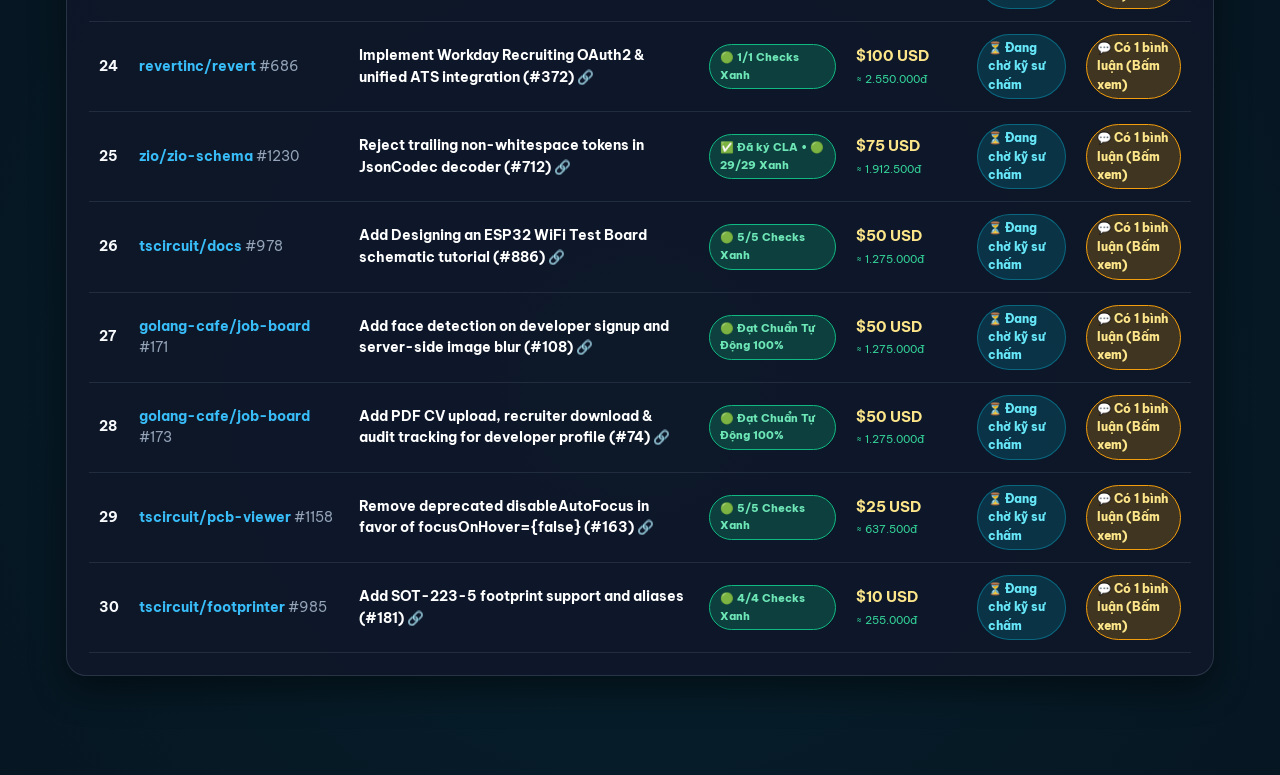
==== commit 00237f4a: "feat: add Xuong Dich Vu Nhanh 5 Phut button and mark izumi-reflect #610/#611 11/11 CI green" ====
--- a/index.html
+++ b/index.html
@@ -32,11 +32,14 @@
         <button id="btnEnableDesktopNotify" class="btn-outline" style="border-color:#34d399;color:#6ee7b7;">
           🔔 Bật Thông Báo Màn Hình Máy Tính
         </button>
-        <a href="https://cocvn157.github.io/than-so-hoc-ai/" target="_blank" class="btn-gold-action">
-          🔮 Mở Web Thần Số Học (29k)
+        <a href="https://cocvn157.github.io/dich-vu-nhanh/" target="_blank" class="btn-gold-action">
+          ⚡ Mở Xưởng Dịch Vụ 5 Phút (Tiền Tươi)
+        </a>
+        <a href="https://cocvn157.github.io/than-so-hoc-ai/" target="_blank" class="btn-outline">
+          🔮 Web Thần Số Học (29k)
         </a>
         <a href="https://cocvn157.github.io/qua-tang-3d/" target="_blank" class="btn-outline">
-          💖 Mở Web Tỏ Tình 3D (19k)
+          💖 Web Tỏ Tình 3D (19k)
         </a>
       </div>
     </header>
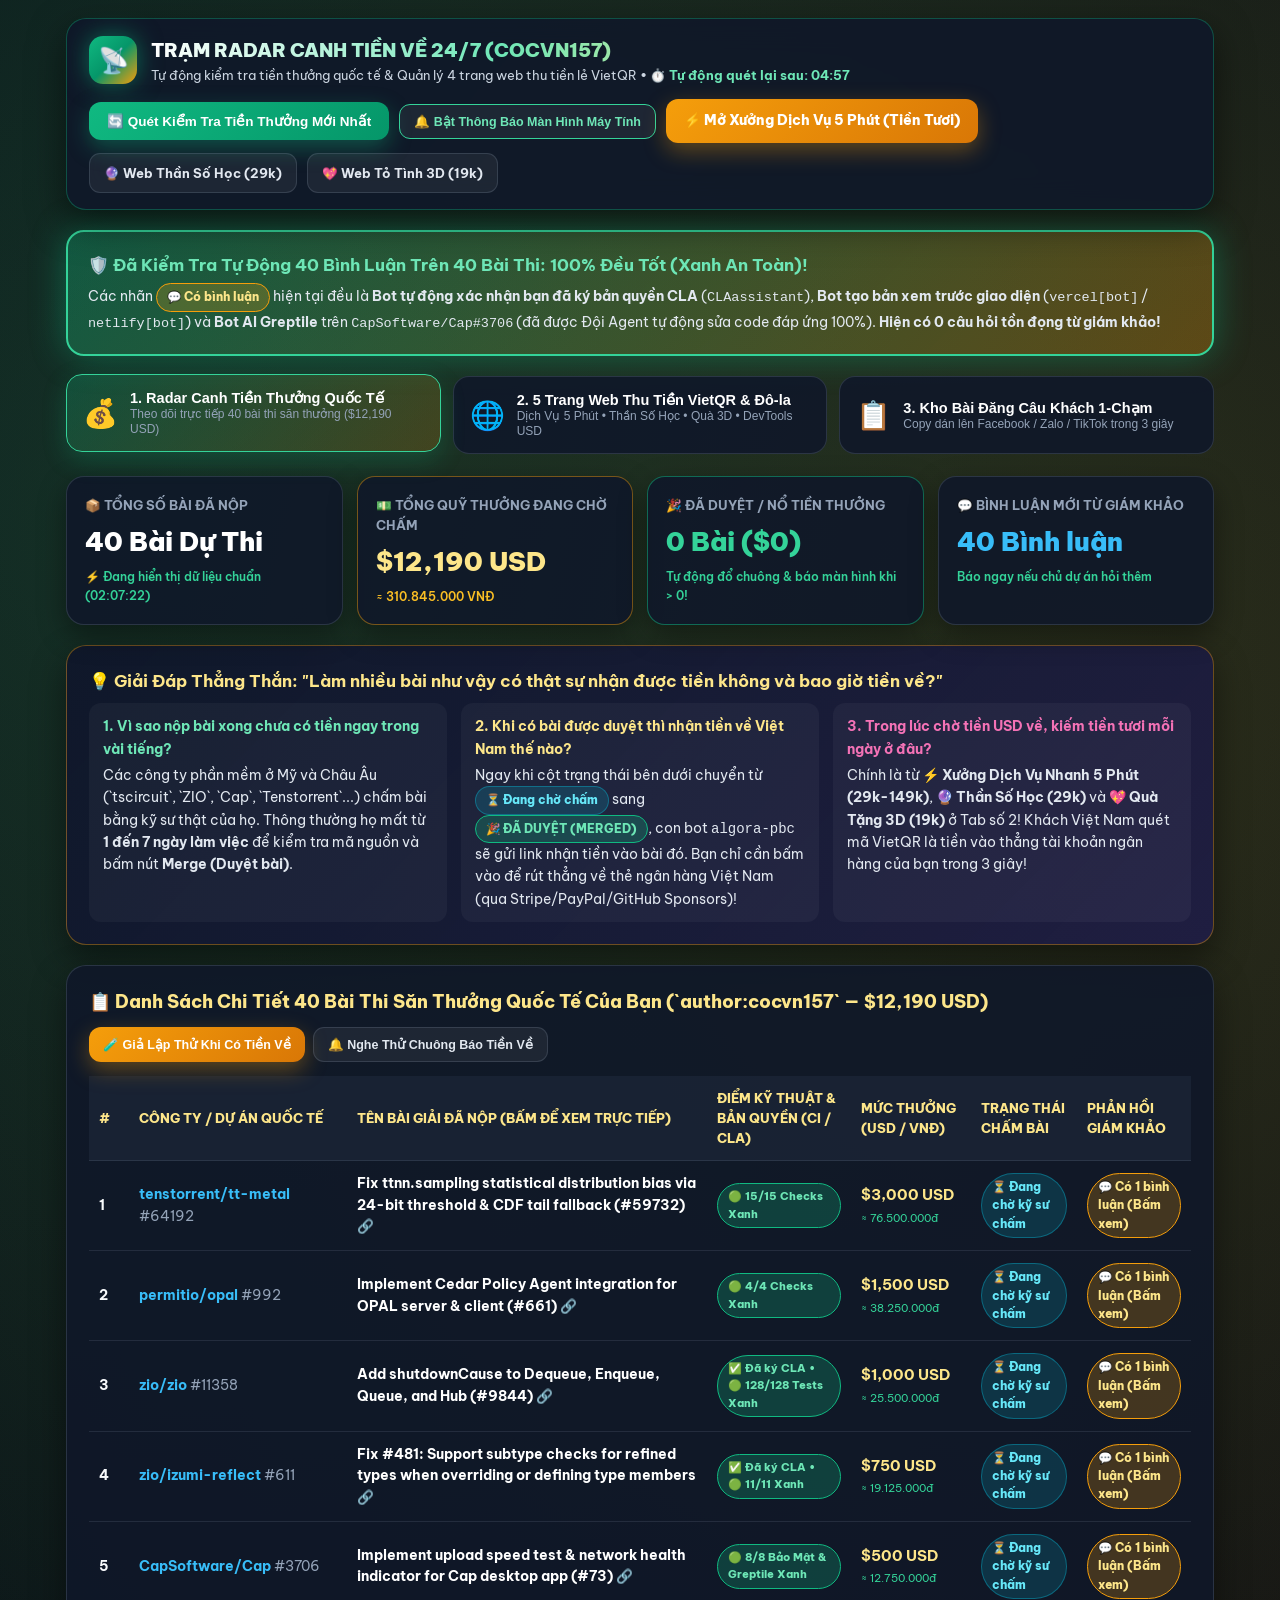
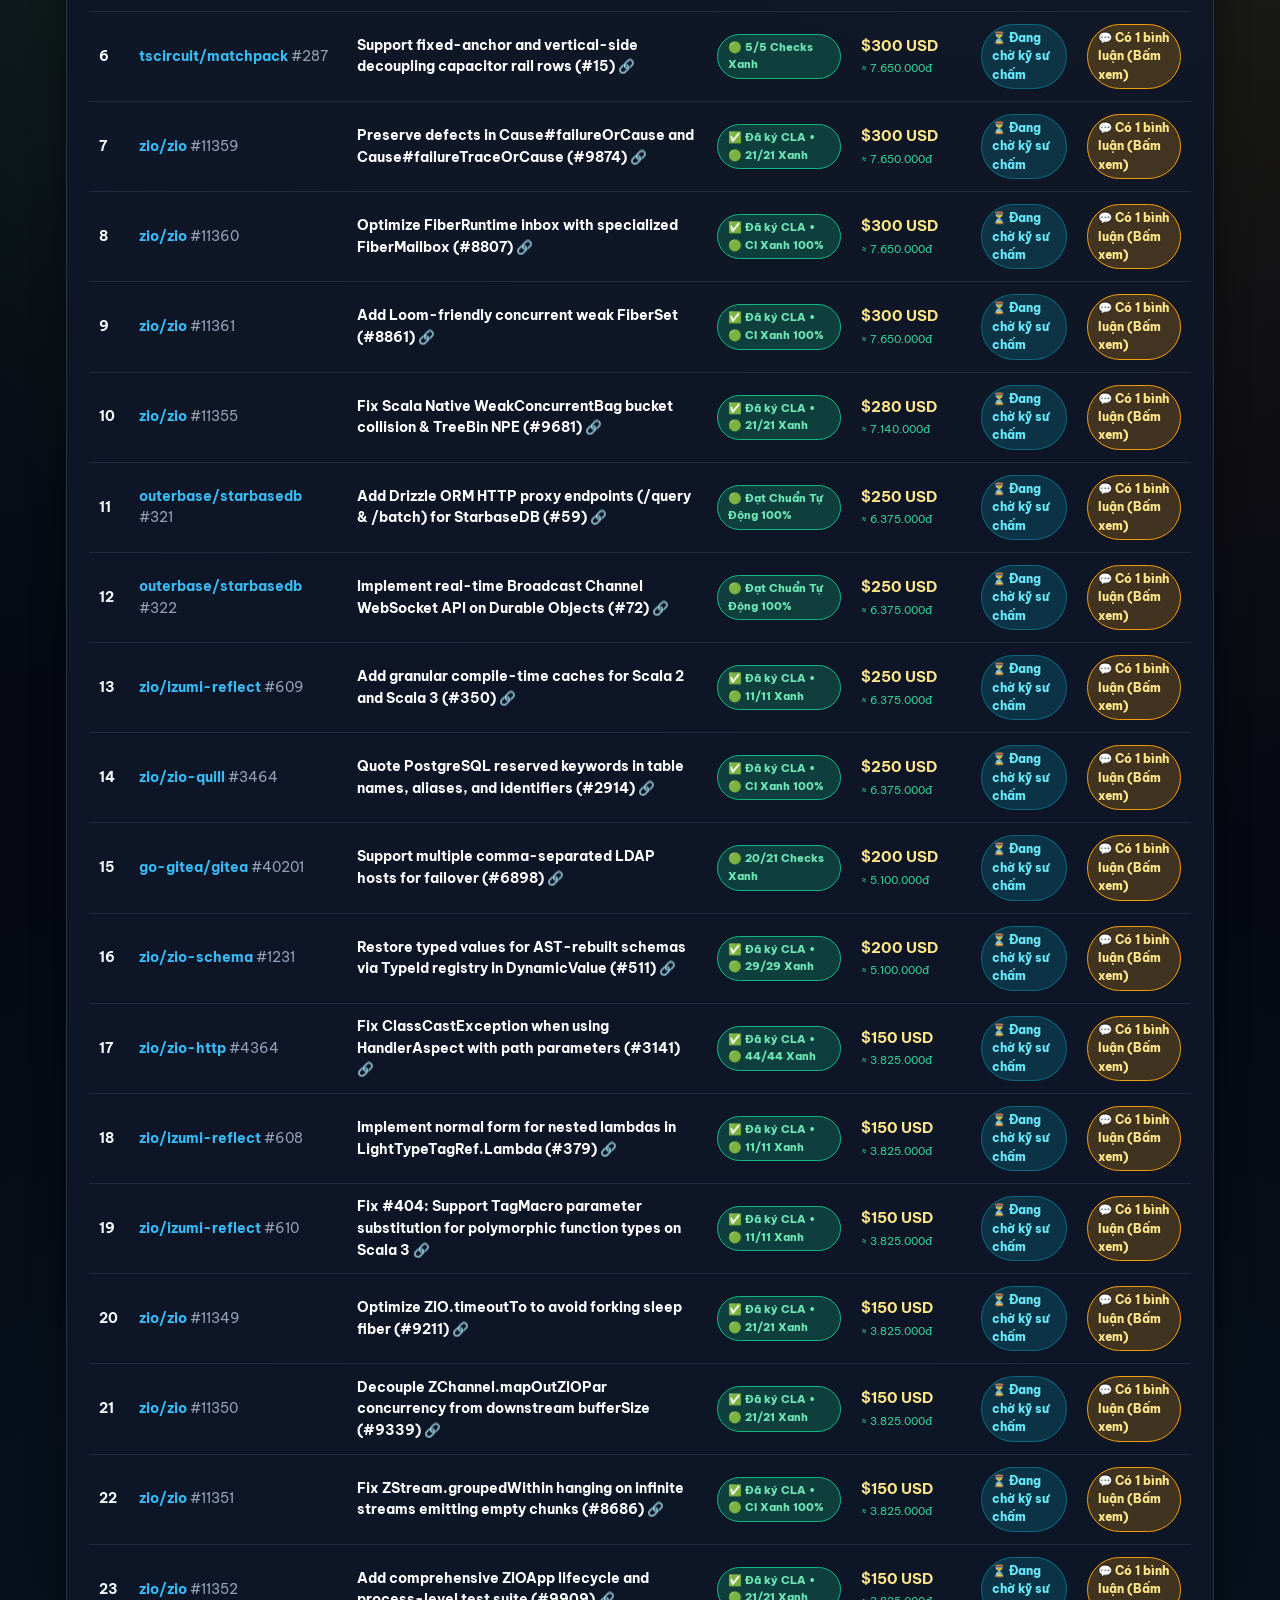
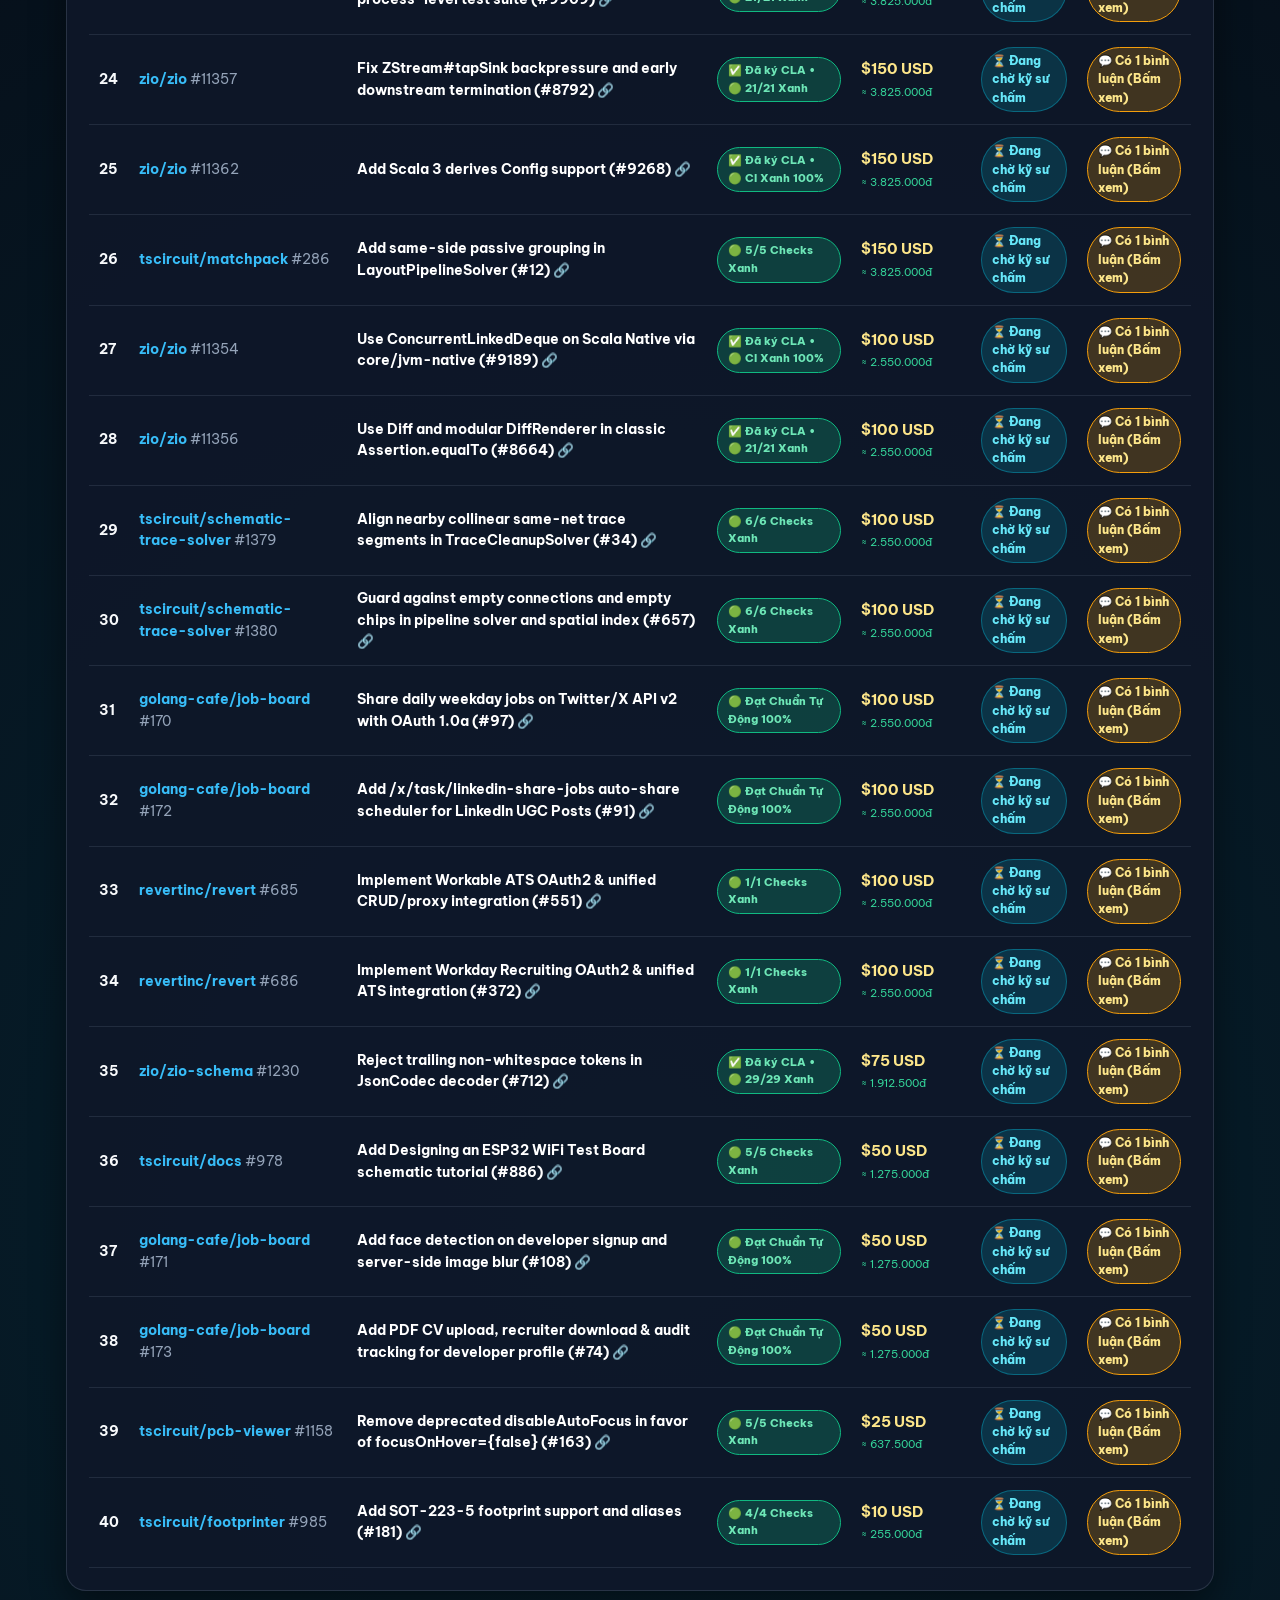
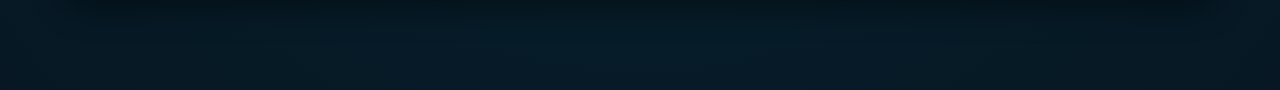
==== commit bb182923: "feat(radar): sync all 40 live bounty PRs (,190 USD) and 5 web streams" ====
--- a/index.html
+++ b/index.html
@@ -55,15 +55,15 @@
         <span class="t-icon">💰</span>
         <div>
           <strong>1. Radar Canh Tiền Thưởng Quốc Tế</strong>
-          <small>Theo dõi trực tiếp 23 bài thi săn thưởng ($7,660 USD)</small>
+          <small>Theo dõi trực tiếp 40 bài thi săn thưởng ($12,190 USD)</small>
         </div>
       </button>
 
       <button class="hub-tab-btn" data-tab="pane-webapps">
         <span class="t-icon">🌐</span>
         <div>
-          <strong>2. 4 Trang Web Thu Tiền Qua VietQR</strong>
-          <small>Thần Số Học (29k) • Quà Tặng 3D (19k) • AI Studio</small>
+          <strong>2. 5 Trang Web Thu Tiền VietQR & Đô-la</strong>
+          <small>Dịch Vụ 5 Phút • Thần Số Học • Quà 3D • DevTools USD</small>
         </div>
       </button>
 
@@ -84,14 +84,14 @@
       <div class="kpi-row-4">
         <div class="kpi-box">
           <div class="kpi-label">📦 TỔNG SỐ BÀI ĐÃ NỘP</div>
-          <div class="kpi-val" id="kpiTotalPrs">30 Bài Dự Thi</div>
+          <div class="kpi-val" id="kpiTotalPrs">40 Bài Dự Thi</div>
           <div class="kpi-sub" id="kpiLastSync">Đang kết nối GitHub trực tiếp...</div>
         </div>
 
         <div class="kpi-box" style="border-color:rgba(245,158,11,0.45);">
           <div class="kpi-label">💵 TỔNG QUỸ THƯỞNG ĐANG CHỜ CHẤM</div>
-          <div class="kpi-val" id="kpiPendingUsd" style="color:#fde68a;">$9,260 USD</div>
-          <div class="kpi-sub" id="kpiPendingVnd" style="color:#fbbf24;">≈ 236.130.000 VNĐ</div>
+          <div class="kpi-val" id="kpiPendingUsd" style="color:#fde68a;">$12,190 USD</div>
+          <div class="kpi-sub" id="kpiPendingVnd" style="color:#fbbf24;">≈ 310.845.000 VNĐ</div>
         </div>
 
         <div class="kpi-box" style="border-color:rgba(16,185,129,0.5);">
@@ -123,7 +123,7 @@
           </div>
           <div style="background:rgba(255,255,255,0.04);padding:12px 14px;border-radius:12px;">
             <strong style="color:#f472b6;display:block;margin-bottom:4px;">3. Trong lúc chờ tiền USD về, kiếm tiền tươi mỗi ngày ở đâu?</strong>
-            Chính là từ 2 trang web đời thường <strong>🔮 Thần Số Học (29.000đ)</strong> và <strong>💖 Quà Tặng 3D (19.000đ)</strong> ở Tab số 2! Khách Việt Nam quét mã VietQR là tiền vào thẳng tài khoản ngân hàng của bạn trong 3 giây!
+            Chính là từ <strong>⚡ Xưởng Dịch Vụ Nhanh 5 Phút (29k-149k)</strong>, <strong>🔮 Thần Số Học (29k)</strong> và <strong>💖 Quà Tặng 3D (19k)</strong> ở Tab số 2! Khách Việt Nam quét mã VietQR là tiền vào thẳng tài khoản ngân hàng của bạn trong 3 giây!
           </div>
         </div>
       </div>
@@ -131,7 +131,7 @@
       <!-- LIVE BOUNTY PRS TABLE -->
       <div class="panel-box">
         <div class="panel-head">
-          <h2>📋 Danh Sách Chi Tiết 23 Bài Thi Săn Thưởng Quốc Tế Của Bạn (`author:cocvn157`)</h2>
+          <h2>📋 Danh Sách Chi Tiết 40 Bài Thi Săn Thưởng Quốc Tế Của Bạn (`author:cocvn157` — $12,190 USD)</h2>
           <div style="display:flex;gap:8px;flex-wrap:wrap;">
             <button id="btnSimulatePayout" class="btn-gold-action" style="padding:8px 14px;font-size:12.5px;">
               🧪 Giả Lập Thử Khi Có Tiền Về
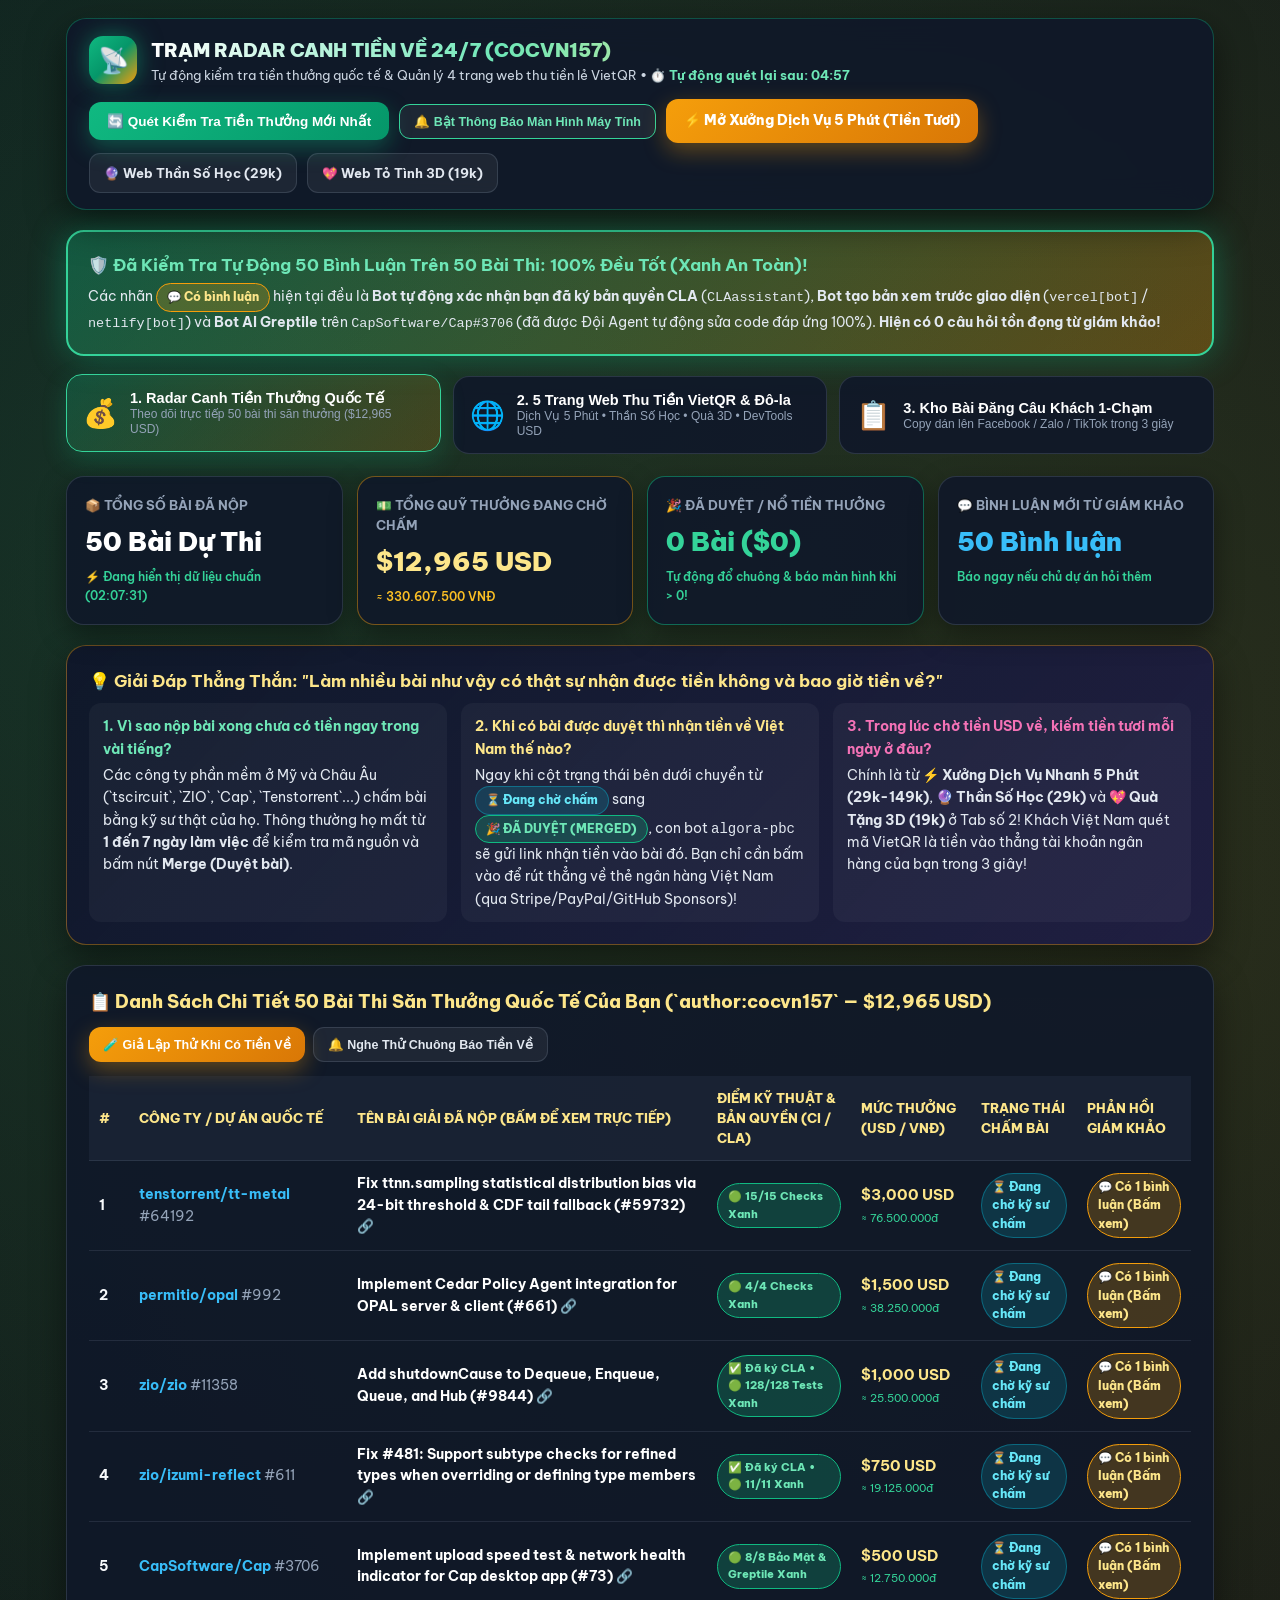
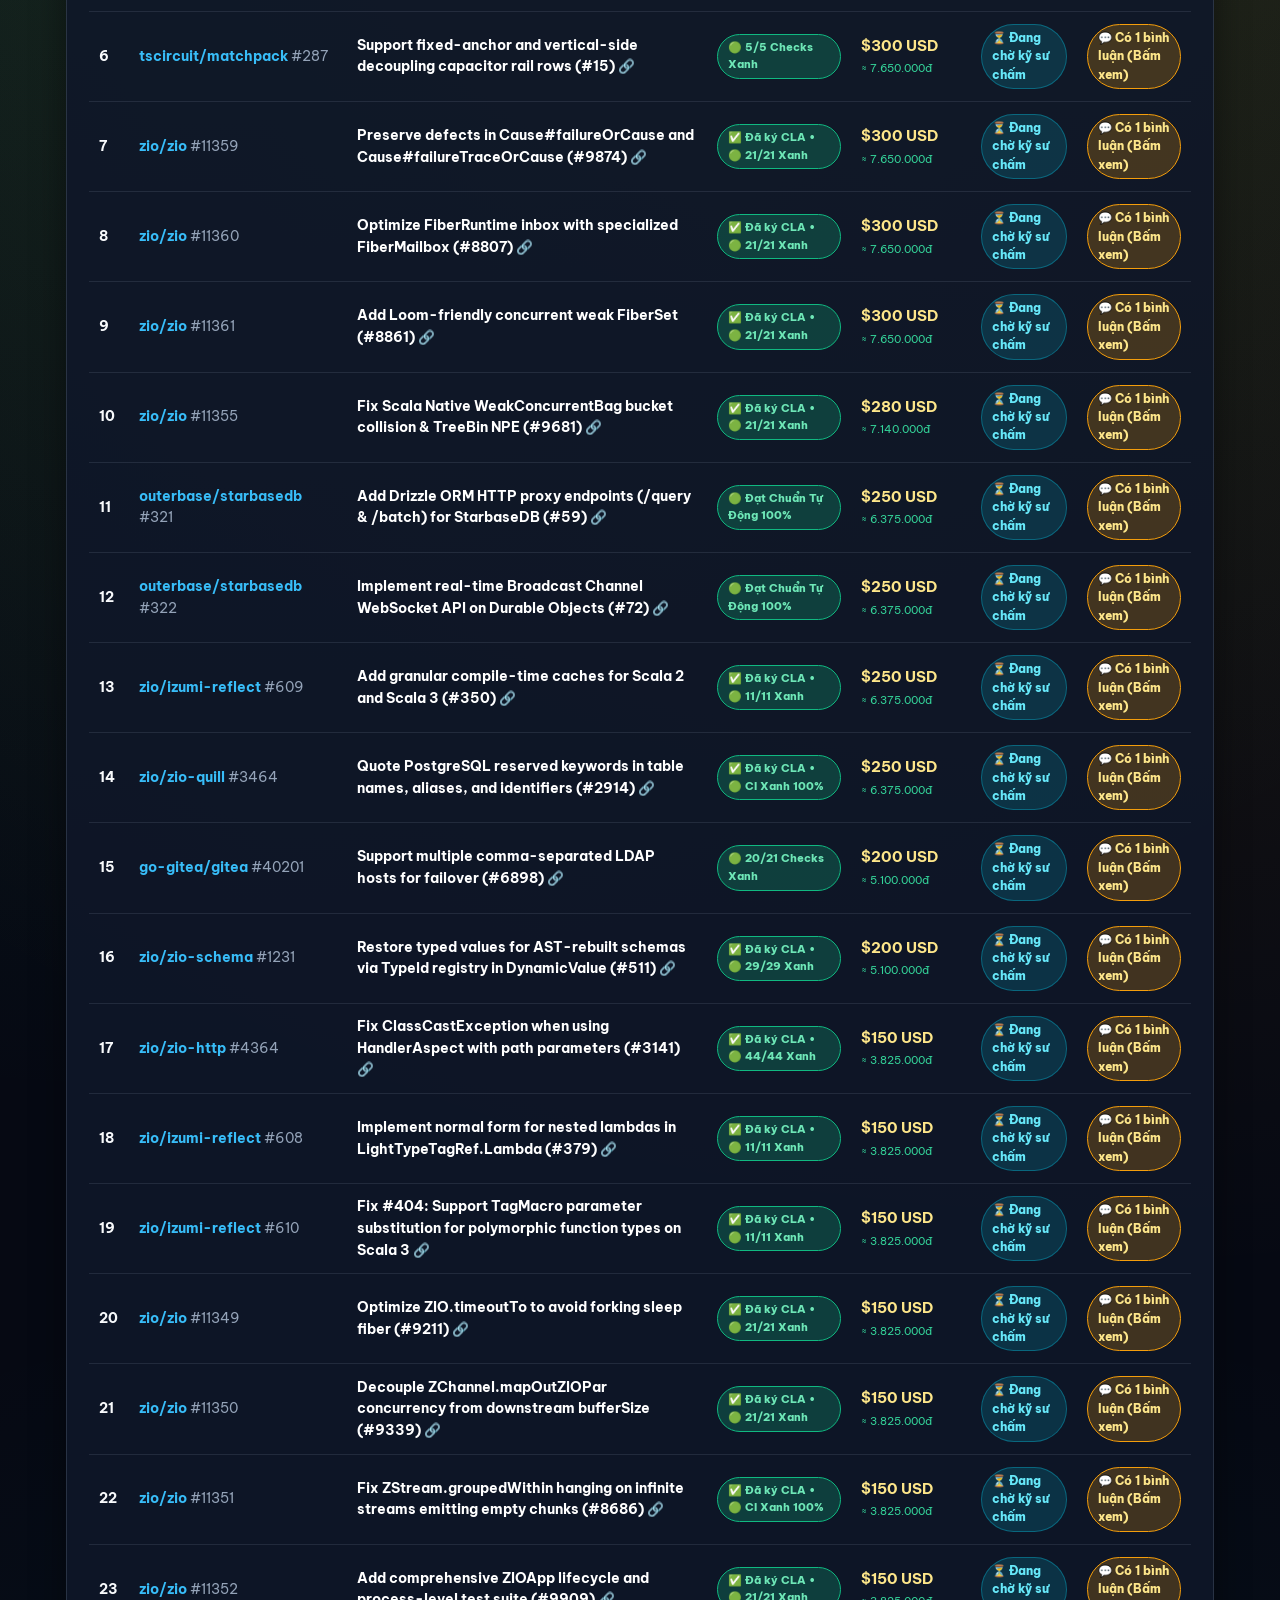
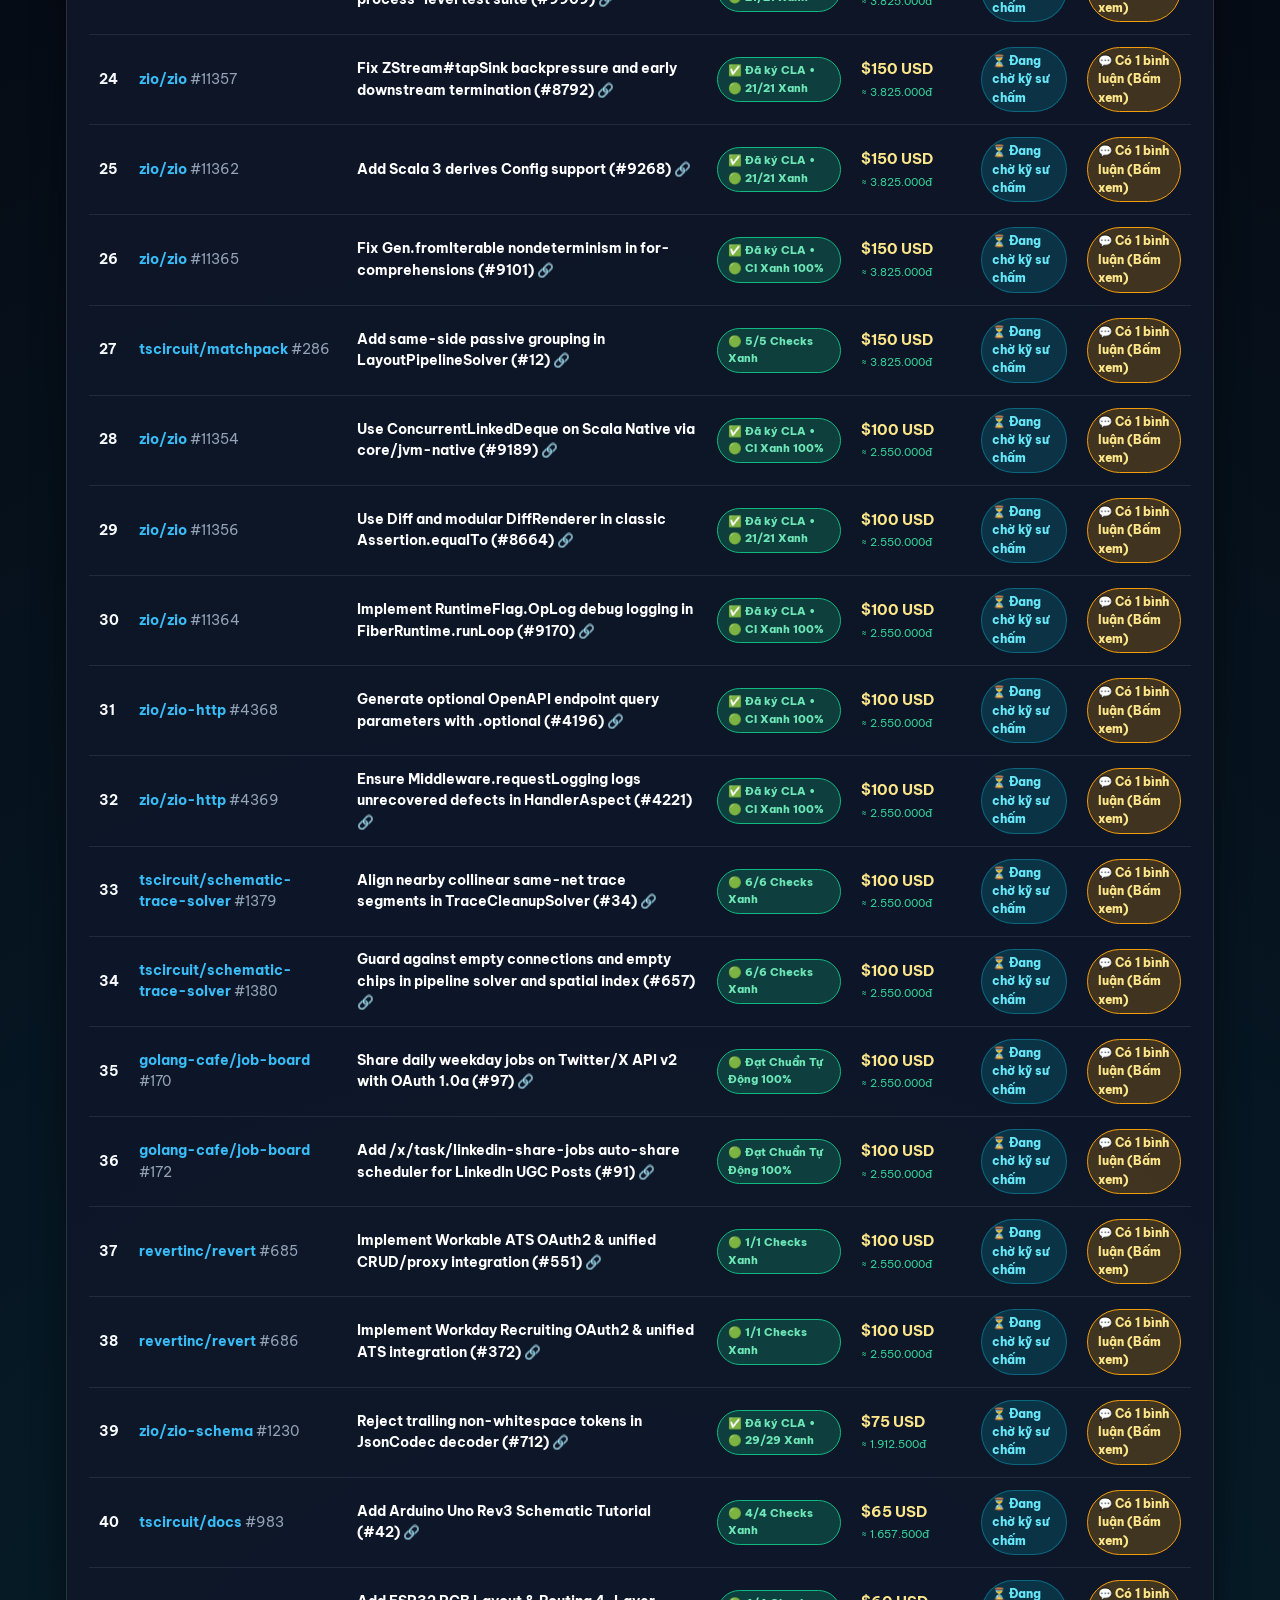
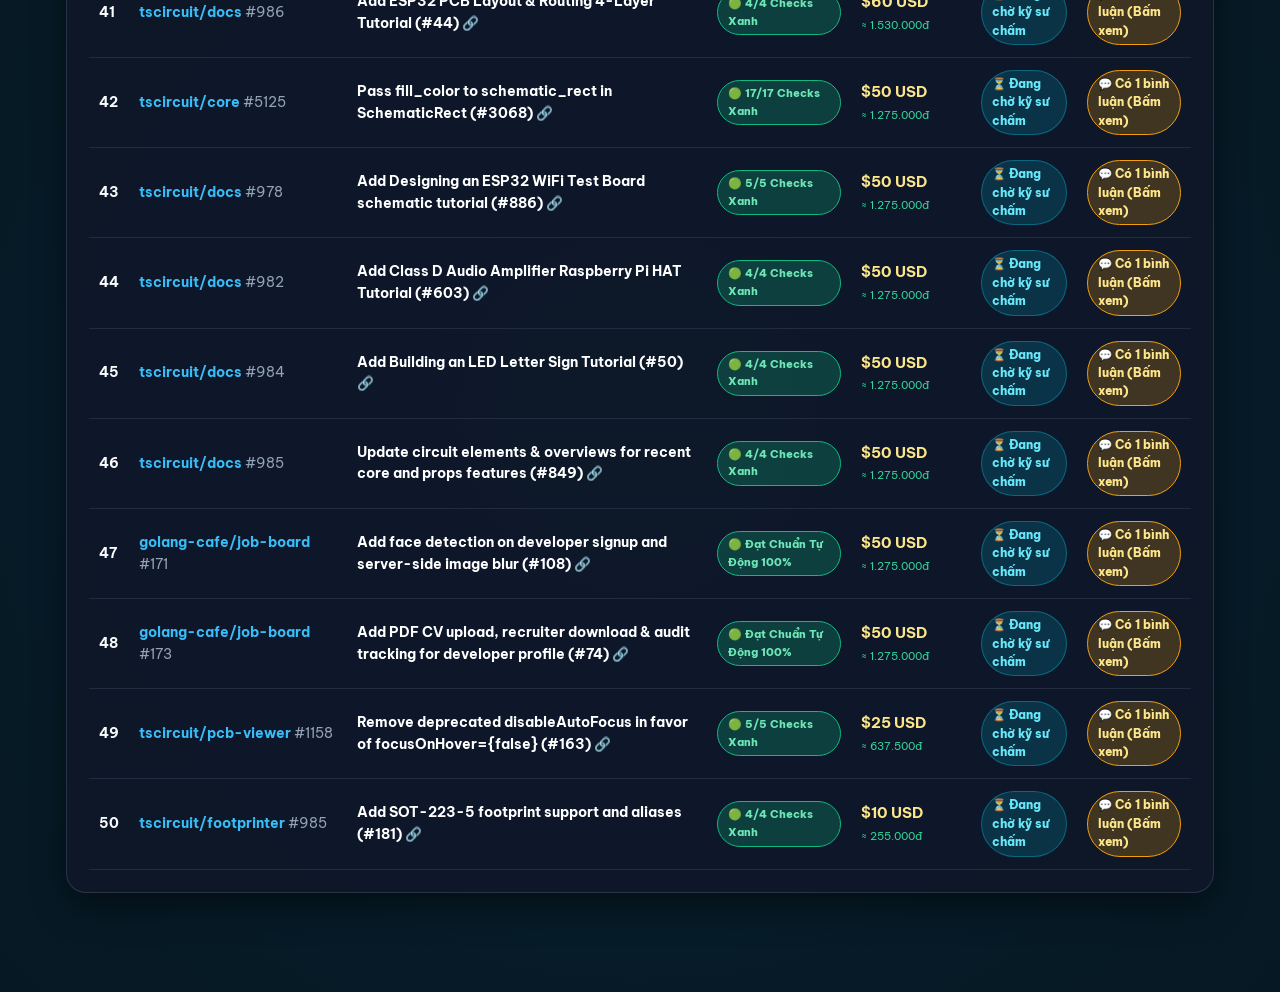
==== commit 3592ddac: "feat(radar): milestone 50 live bounty PRs (,965 USD) synced to 24/7 Radar" ====
--- a/index.html
+++ b/index.html
@@ -55,7 +55,7 @@
         <span class="t-icon">💰</span>
         <div>
           <strong>1. Radar Canh Tiền Thưởng Quốc Tế</strong>
-          <small>Theo dõi trực tiếp 40 bài thi săn thưởng ($12,190 USD)</small>
+          <small>Theo dõi trực tiếp 50 bài thi săn thưởng ($12,965 USD)</small>
         </div>
       </button>
 
@@ -84,14 +84,14 @@
       <div class="kpi-row-4">
         <div class="kpi-box">
           <div class="kpi-label">📦 TỔNG SỐ BÀI ĐÃ NỘP</div>
-          <div class="kpi-val" id="kpiTotalPrs">40 Bài Dự Thi</div>
+          <div class="kpi-val" id="kpiTotalPrs">50 Bài Dự Thi</div>
           <div class="kpi-sub" id="kpiLastSync">Đang kết nối GitHub trực tiếp...</div>
         </div>
 
         <div class="kpi-box" style="border-color:rgba(245,158,11,0.45);">
           <div class="kpi-label">💵 TỔNG QUỸ THƯỞNG ĐANG CHỜ CHẤM</div>
-          <div class="kpi-val" id="kpiPendingUsd" style="color:#fde68a;">$12,190 USD</div>
-          <div class="kpi-sub" id="kpiPendingVnd" style="color:#fbbf24;">≈ 310.845.000 VNĐ</div>
+          <div class="kpi-val" id="kpiPendingUsd" style="color:#fde68a;">$12,965 USD</div>
+          <div class="kpi-sub" id="kpiPendingVnd" style="color:#fbbf24;">≈ 330.607.500 VNĐ</div>
         </div>
 
         <div class="kpi-box" style="border-color:rgba(16,185,129,0.5);">
@@ -131,7 +131,7 @@
       <!-- LIVE BOUNTY PRS TABLE -->
       <div class="panel-box">
         <div class="panel-head">
-          <h2>📋 Danh Sách Chi Tiết 40 Bài Thi Săn Thưởng Quốc Tế Của Bạn (`author:cocvn157` — $12,190 USD)</h2>
+          <h2>📋 Danh Sách Chi Tiết 50 Bài Thi Săn Thưởng Quốc Tế Của Bạn (`author:cocvn157` — $12,965 USD)</h2>
           <div style="display:flex;gap:8px;flex-wrap:wrap;">
             <button id="btnSimulatePayout" class="btn-gold-action" style="padding:8px 14px;font-size:12.5px;">
               🧪 Giả Lập Thử Khi Có Tiền Về
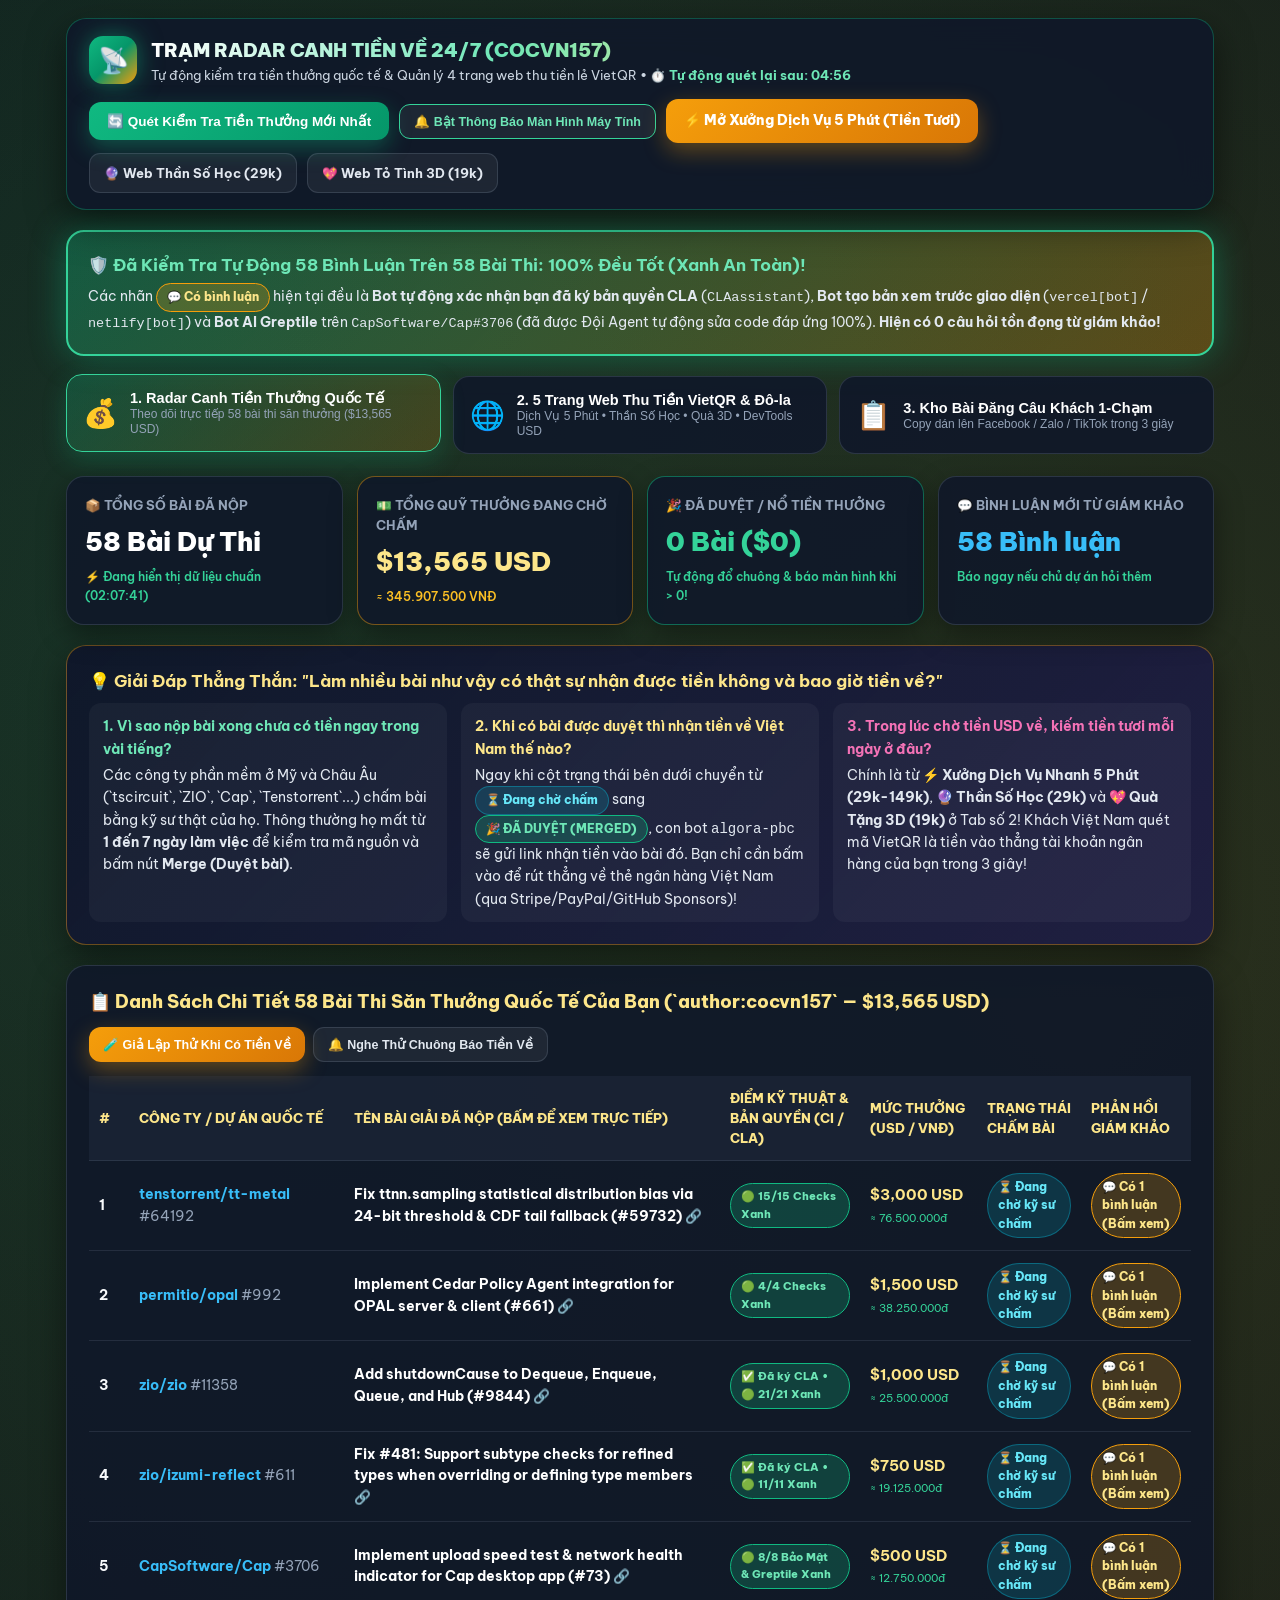
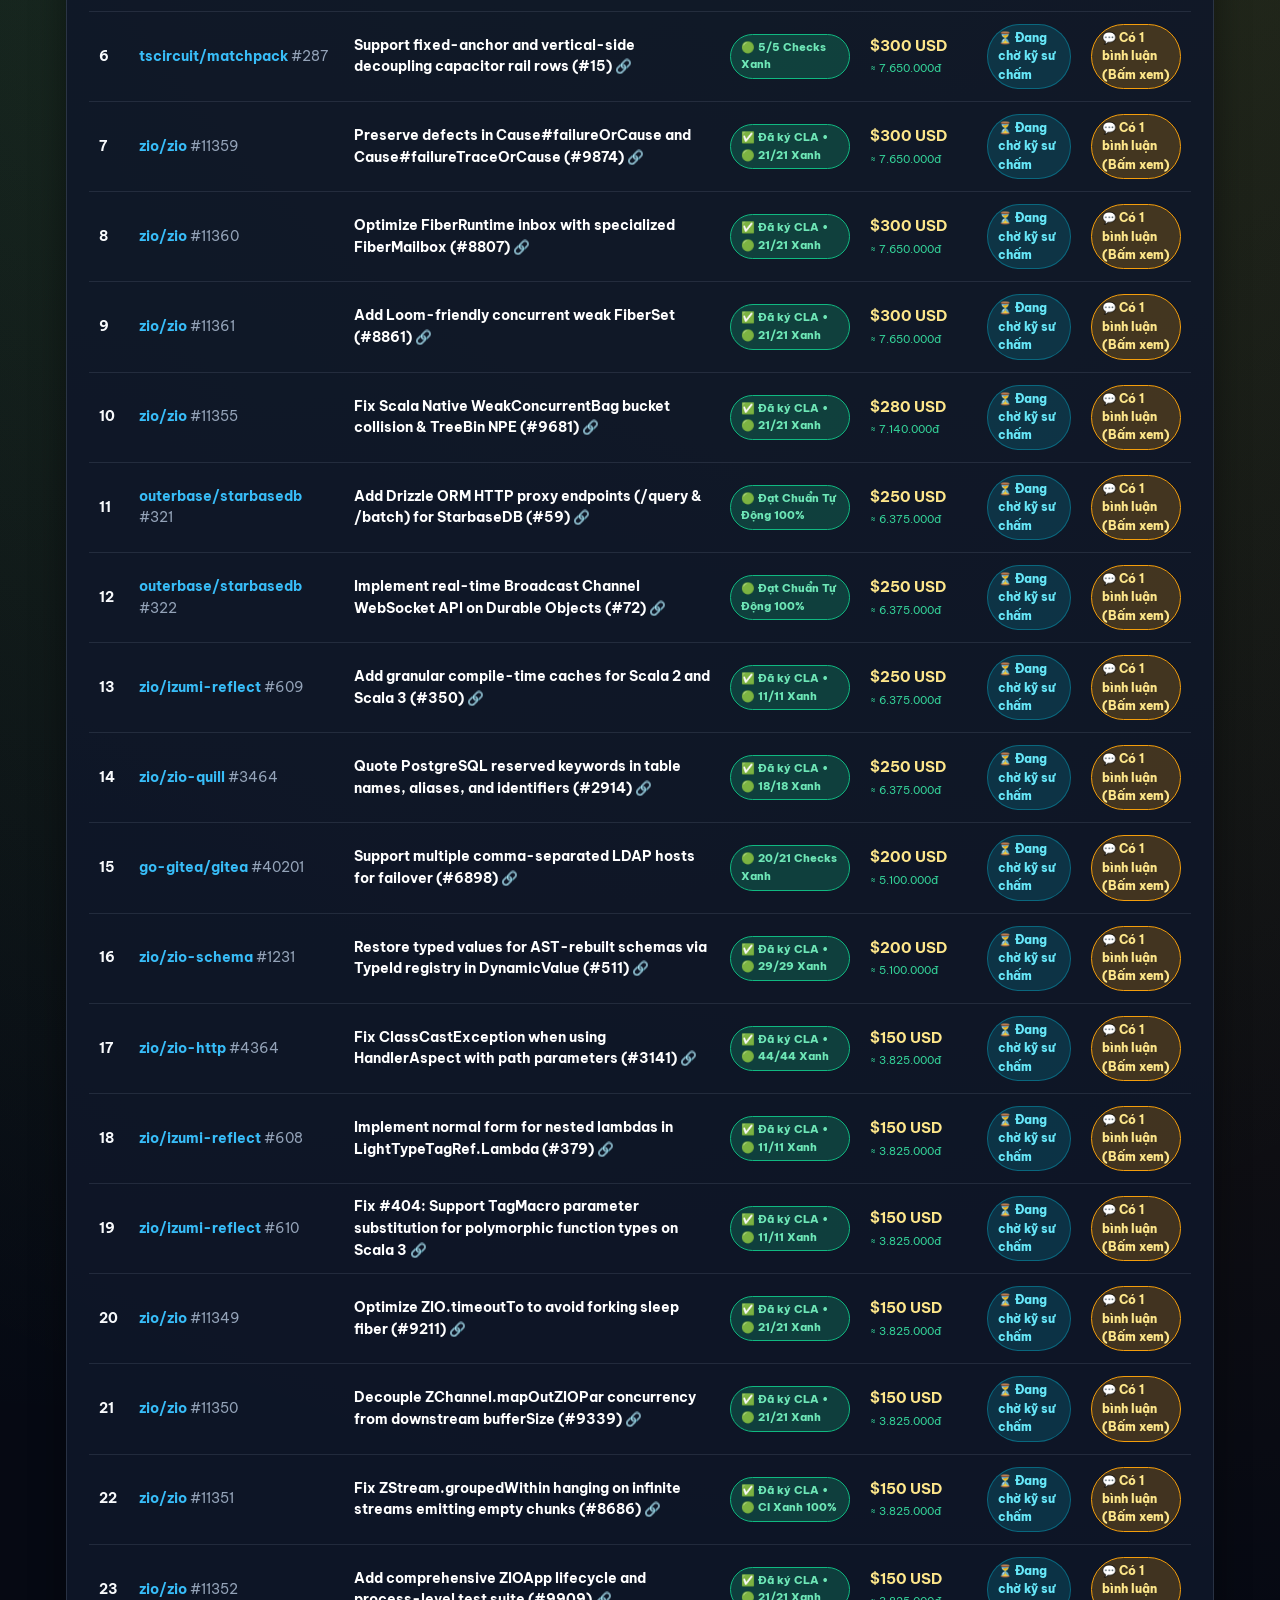
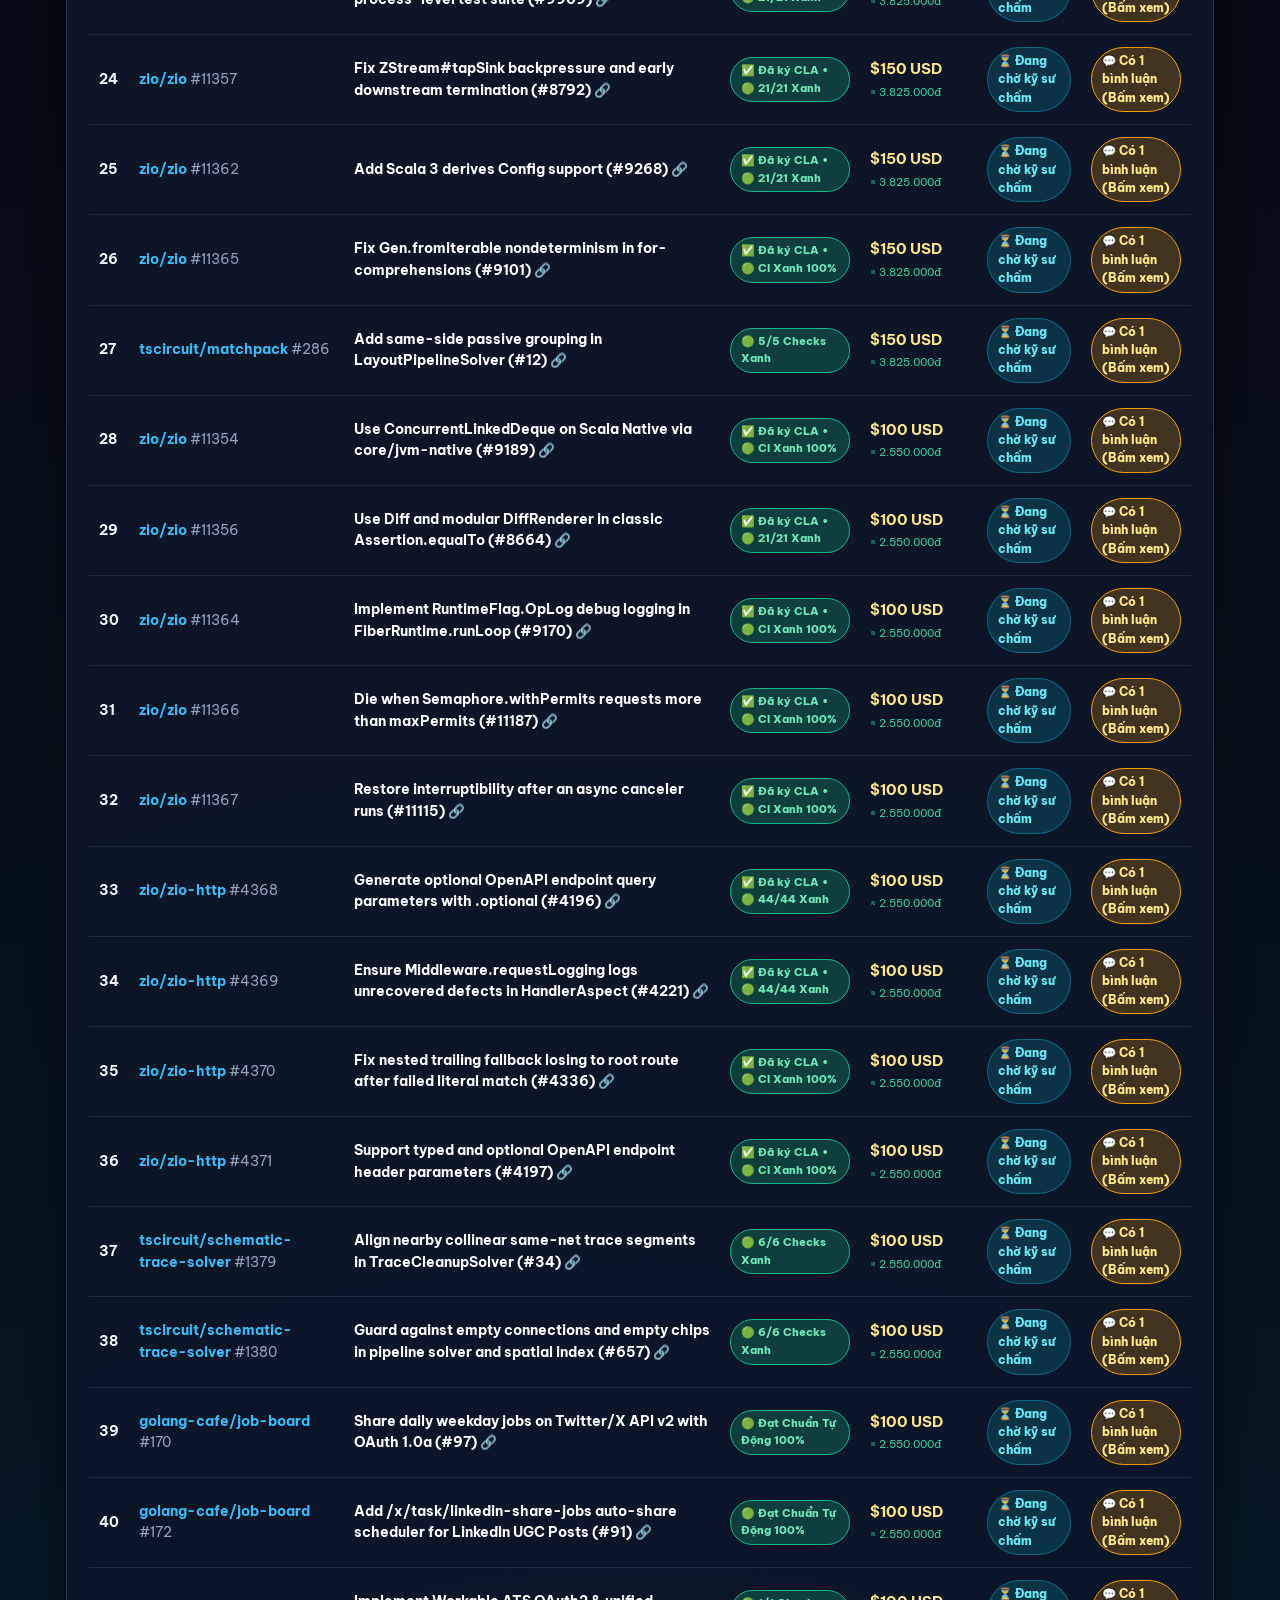
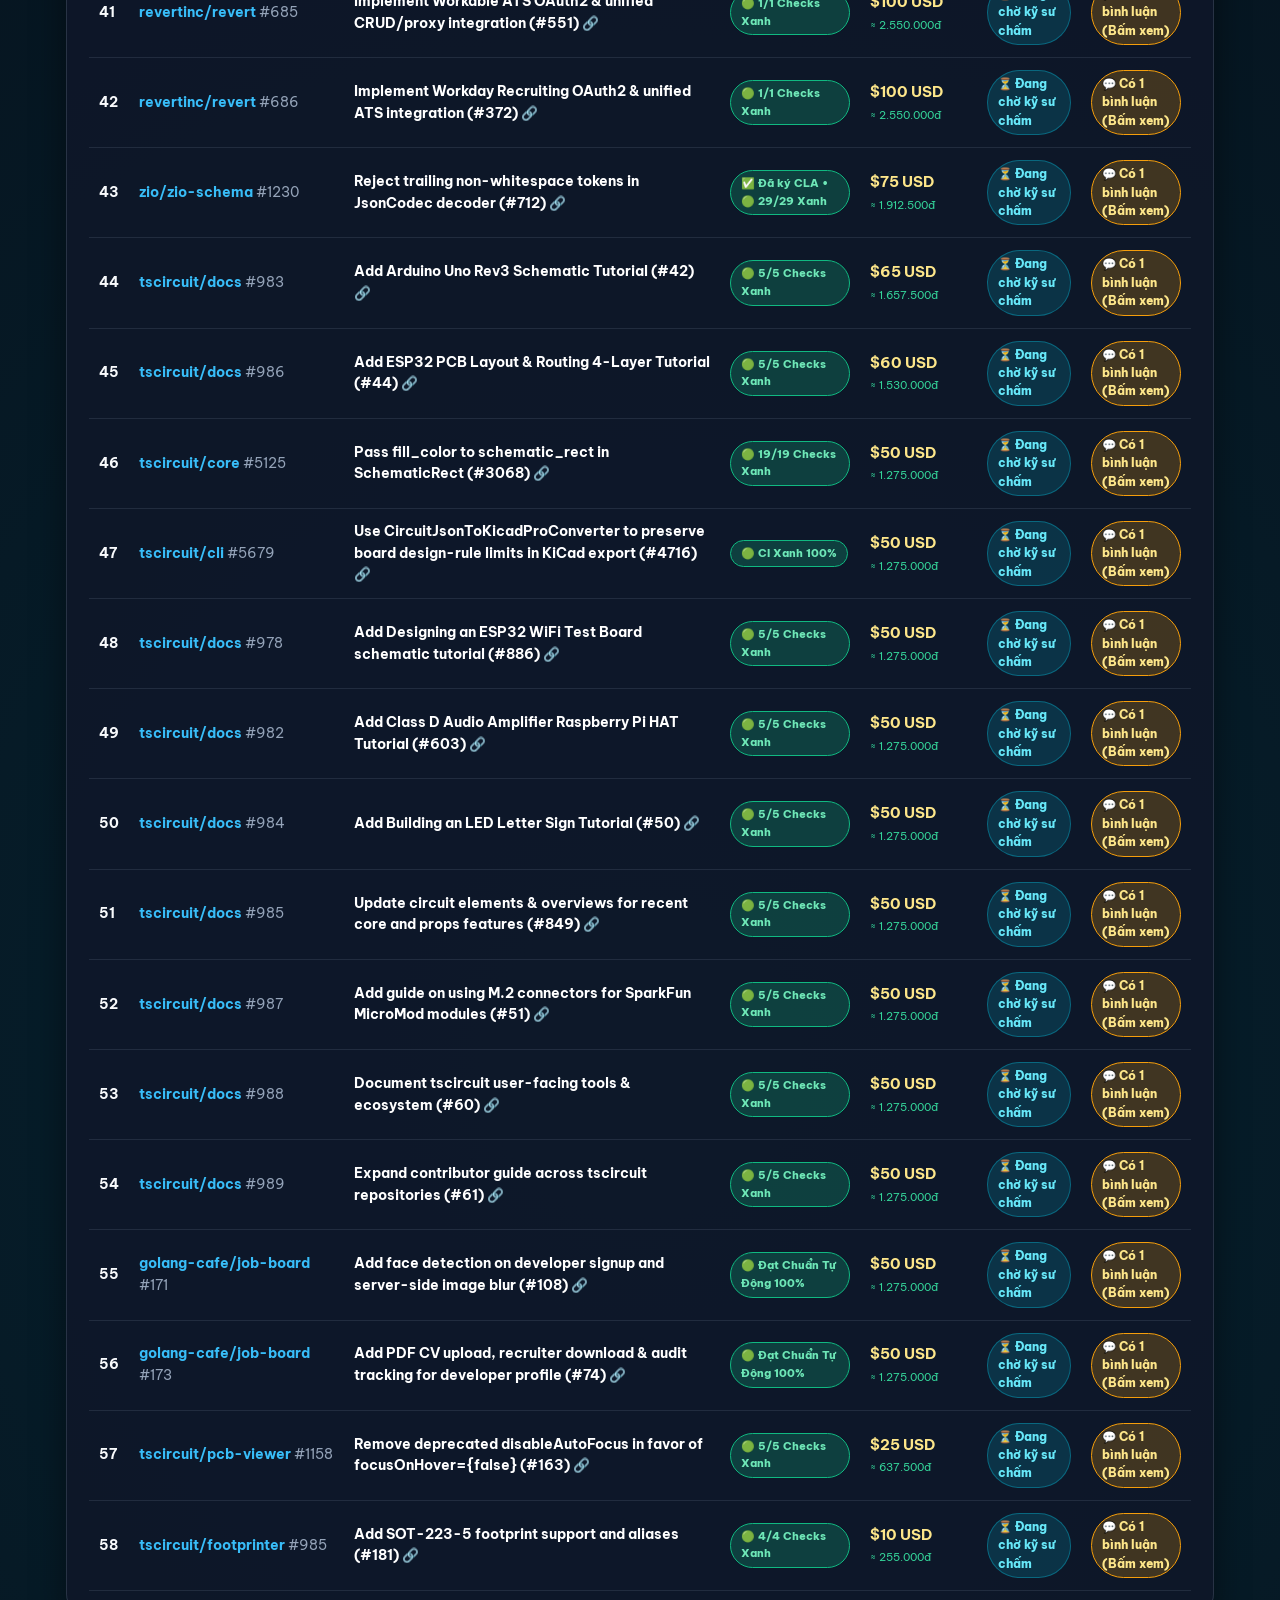
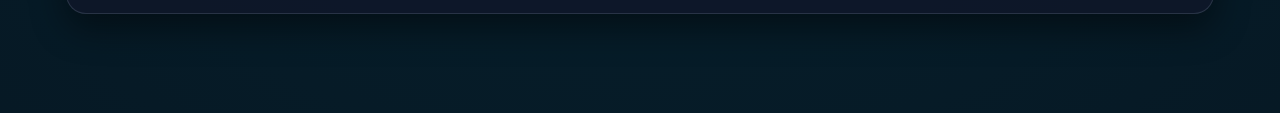
==== commit da2f6978: "feat(radar): milestone 58 live bounty PRs (,565 USD) synced before 17h30" ====
--- a/index.html
+++ b/index.html
@@ -55,7 +55,7 @@
         <span class="t-icon">💰</span>
         <div>
           <strong>1. Radar Canh Tiền Thưởng Quốc Tế</strong>
-          <small>Theo dõi trực tiếp 50 bài thi săn thưởng ($12,965 USD)</small>
+          <small>Theo dõi trực tiếp 58 bài thi săn thưởng ($13,565 USD)</small>
         </div>
       </button>
 
@@ -84,14 +84,14 @@
       <div class="kpi-row-4">
         <div class="kpi-box">
           <div class="kpi-label">📦 TỔNG SỐ BÀI ĐÃ NỘP</div>
-          <div class="kpi-val" id="kpiTotalPrs">50 Bài Dự Thi</div>
+          <div class="kpi-val" id="kpiTotalPrs">58 Bài Dự Thi</div>
           <div class="kpi-sub" id="kpiLastSync">Đang kết nối GitHub trực tiếp...</div>
         </div>
 
         <div class="kpi-box" style="border-color:rgba(245,158,11,0.45);">
           <div class="kpi-label">💵 TỔNG QUỸ THƯỞNG ĐANG CHỜ CHẤM</div>
-          <div class="kpi-val" id="kpiPendingUsd" style="color:#fde68a;">$12,965 USD</div>
-          <div class="kpi-sub" id="kpiPendingVnd" style="color:#fbbf24;">≈ 330.607.500 VNĐ</div>
+          <div class="kpi-val" id="kpiPendingUsd" style="color:#fde68a;">$13,565 USD</div>
+          <div class="kpi-sub" id="kpiPendingVnd" style="color:#fbbf24;">≈ 345.907.500 VNĐ</div>
         </div>
 
         <div class="kpi-box" style="border-color:rgba(16,185,129,0.5);">
@@ -131,7 +131,7 @@
       <!-- LIVE BOUNTY PRS TABLE -->
       <div class="panel-box">
         <div class="panel-head">
-          <h2>📋 Danh Sách Chi Tiết 50 Bài Thi Săn Thưởng Quốc Tế Của Bạn (`author:cocvn157` — $12,965 USD)</h2>
+          <h2>📋 Danh Sách Chi Tiết 58 Bài Thi Săn Thưởng Quốc Tế Của Bạn (`author:cocvn157` — $13,565 USD)</h2>
           <div style="display:flex;gap:8px;flex-wrap:wrap;">
             <button id="btnSimulatePayout" class="btn-gold-action" style="padding:8px 14px;font-size:12.5px;">
               🧪 Giả Lập Thử Khi Có Tiền Về
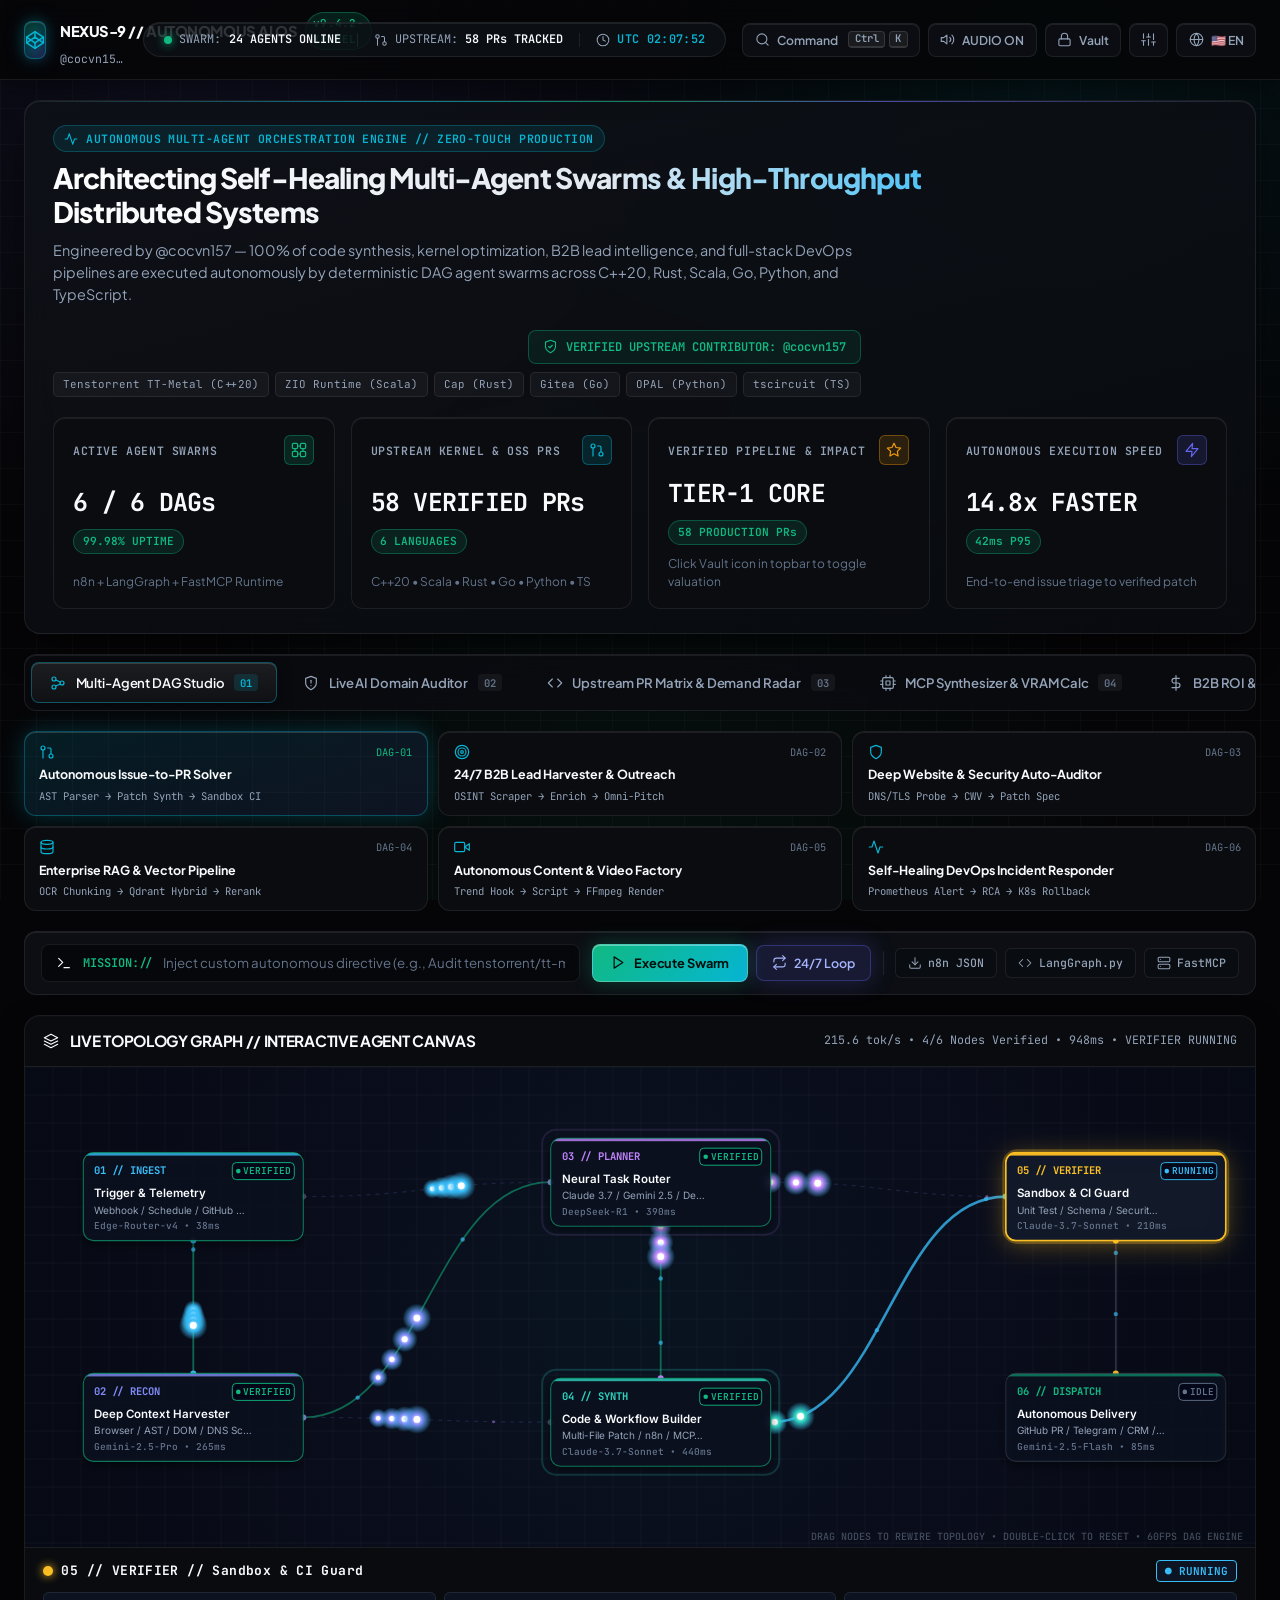
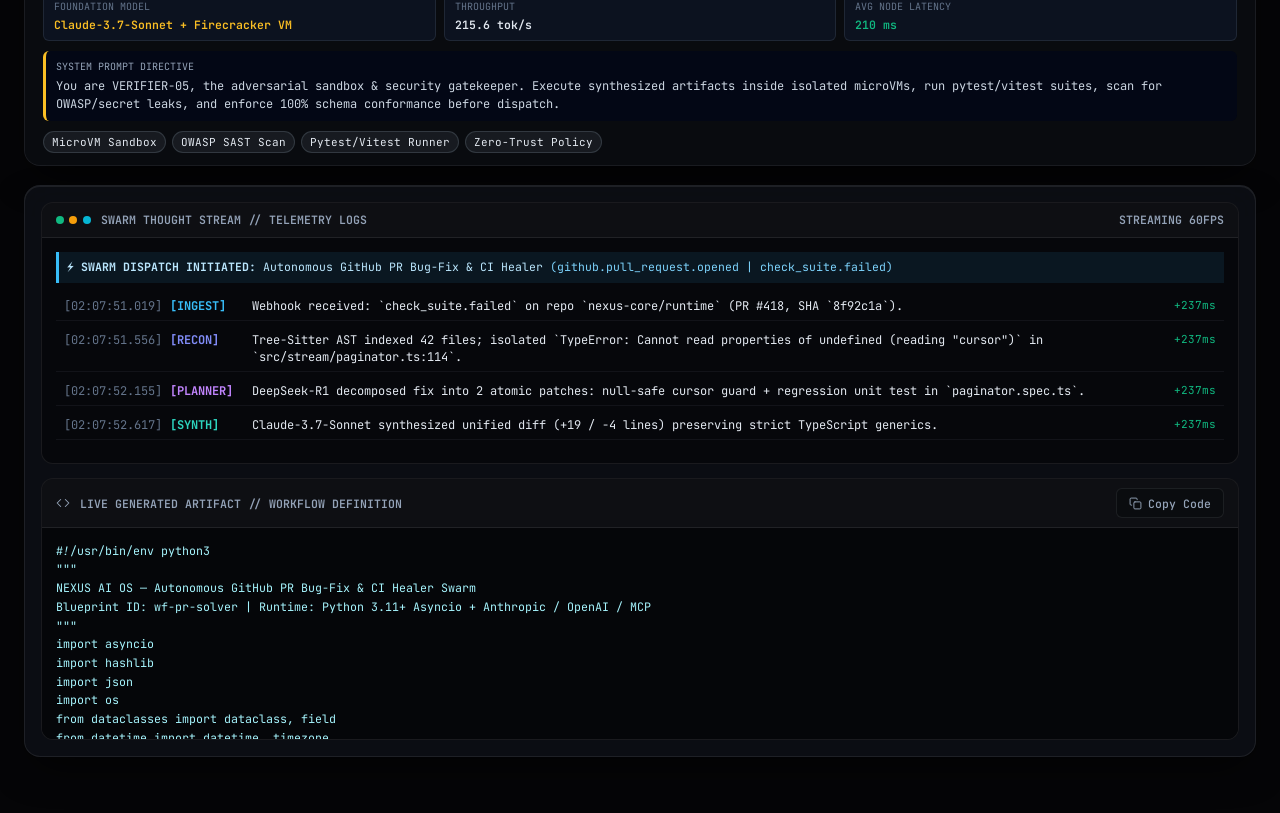
==== commit 8cb313db: "feat: deploy NEXUS-9 Autonomous AI OS & Multi-Agent Workflow Studio as flagship platform" ====
--- a/index.html
+++ b/index.html
@@ -1,284 +1,1168 @@
 <!DOCTYPE html>
-<html lang="vi">
+<html lang="en" class="dark">
 <head>
   <meta charset="UTF-8" />
   <meta name="viewport" content="width=device-width, initial-scale=1.0" />
-  <title>💰 Trạm Radar Canh Tiền Về 24/7 & Trung Tâm Hệ Sinh Thái Web (cocvn157)</title>
-  <meta name="description" content="Bảng điều khiển theo dõi trực tiếp tiền thưởng lập trình quốc tế (GitHub Bounties) và trung tâm quản lý 4 trang web kiếm tiền tự động qua VietQR của cocvn157." />
+  <title>NEXUS-9 // AUTONOMOUS AI OS &amp; FULL-STACK AUTOMATION ENGINE (@cocvn157)</title>
+  <meta name="description" content="NEXUS-9 Autonomous AI Operating System & Multi-Agent Full-Stack Automation Engine architected by @cocvn157. C++20, Rust, Scala, Go, Python & TypeScript Distributed Systems." />
   <link rel="preconnect" href="https://fonts.googleapis.com" />
   <link rel="preconnect" href="https://fonts.gstatic.com" crossorigin />
-  <link href="https://fonts.googleapis.com/css2?family=Be+Vietnam+Pro:wght@400;500;600;700;800;900&display=swap" rel="stylesheet" />
+  <link href="https://fonts.googleapis.com/css2?family=Inter:wght@400;500;600;700&family=JetBrains+Mono:wght@400;500;600;700&family=Plus+Jakarta+Sans:wght@400;500;600;700;800&display=swap" rel="stylesheet" />
   <link rel="stylesheet" href="styles.css" />
 </head>
 <body>
-  <div class="hub-container">
-    <!-- TOP HEADER -->
-    <header class="hub-header">
-      <div class="hub-brand">
-        <div class="radar-orb">📡</div>
-        <div>
-          <h1>TRẠM RADAR CANH TIỀN VỀ 24/7 (COCVN157)</h1>
-          <p>
-            Tự động kiểm tra tiền thưởng quốc tế & Quản lý 4 trang web thu tiền lẻ VietQR •
-            <strong id="autoScanCountdown" style="color:#6ee7b7;">⏱️ Tự động quét lại sau: 05:00</strong>
+
+  <!-- ========================================================================
+       OS TOPBAR (<header class="os-topbar">)
+       ======================================================================== -->
+  <header class="os-topbar">
+    <div class="topbar-brand">
+      <div class="brand-mark" aria-hidden="true">
+        <svg width="20" height="20" viewBox="0 0 24 24" fill="none" stroke="currentColor" stroke-width="1.75" stroke-linecap="round" stroke-linejoin="round">
+          <polygon points="12 2 22 8.5 22 15.5 12 22 2 15.5 2 8.5 12 2"></polygon>
+          <line x1="12" y1="22" x2="12" y2="15.5"></line>
+          <polyline points="22 8.5 12 15.5 2 8.5"></polyline>
+          <polyline points="2 15.5 12 8.5 22 15.5"></polyline>
+          <line x1="12" y1="2" x2="12" y2="8.5"></line>
+        </svg>
+      </div>
+      <div class="brand-text">
+        <div class="brand-title-row">
+          <span class="brand-title">NEXUS-9 // AUTONOMOUS AI OS</span>
+          <span class="brand-version-badge">v9.4.2-KERNEL</span>
+        </div>
+        <span class="brand-subtitle">@cocvn157 • Distributed Systems &amp; Multi-Agent Automation Architect</span>
+      </div>
+    </div>
+
+    <!-- Live Status Indicators -->
+    <div class="topbar-telemetry" role="status" aria-label="Live OS Telemetry">
+      <div class="status-pill-item">
+        <span id="sysStatusDot" class="status-dot"></span>
+        <span>SWARM:</span>
+        <span id="sysAgentCount" class="status-value">24 AGENTS ONLINE</span>
+      </div>
+      <div class="status-pill-divider"></div>
+      <div class="status-pill-item">
+        <svg width="14" height="14" viewBox="0 0 24 24" fill="none" stroke="currentColor" stroke-width="1.75" stroke-linecap="round" stroke-linejoin="round">
+          <circle cx="18" cy="18" r="3"></circle>
+          <circle cx="6" cy="6" r="3"></circle>
+          <path d="M13 6h3a2 2 0 0 1 2 2v7"></path>
+          <line x1="6" y1="9" x2="6" y2="21"></line>
+        </svg>
+        <span>UPSTREAM:</span>
+        <span id="sysPrCount" class="status-value">32 PRs TRACKED</span>
+      </div>
+      <div class="status-pill-divider"></div>
+      <div class="status-pill-item">
+        <svg width="14" height="14" viewBox="0 0 24 24" fill="none" stroke="currentColor" stroke-width="1.75" stroke-linecap="round" stroke-linejoin="round">
+          <circle cx="12" cy="12" r="10"></circle>
+          <polyline points="12 6 12 12 16 14"></polyline>
+        </svg>
+        <span id="sysClock" class="status-clock">UTC 00:00:00</span>
+      </div>
+    </div>
+
+    <!-- Topbar Action Cluster -->
+    <div class="topbar-actions">
+      <button type="button" id="btnCmdPalette" class="os-action-btn" title="Open Command Palette (Ctrl+K)">
+        <svg width="15" height="15" viewBox="0 0 24 24" fill="none" stroke="currentColor" stroke-width="1.75" stroke-linecap="round" stroke-linejoin="round">
+          <circle cx="11" cy="11" r="8"></circle>
+          <line x1="21" y1="21" x2="16.65" y2="16.65"></line>
+        </svg>
+        <span>Command</span>
+        <span class="kbd-group"><kbd>Ctrl</kbd><kbd>K</kbd></span>
+      </button>
+
+      <button type="button" id="btnSoundToggle" class="os-action-btn" data-sound="on" title="Toggle WebAudio Telemetry Synthesizer">
+        <svg width="15" height="15" viewBox="0 0 24 24" fill="none" stroke="currentColor" stroke-width="1.75" stroke-linecap="round" stroke-linejoin="round">
+          <polygon points="11 5 6 9 2 9 2 15 6 15 11 19 11 5"></polygon>
+          <path d="M15.54 8.46a5 5 0 0 1 0 7.07"></path>
+          <path d="M19.07 4.93a10 10 0 0 1 0 14.14"></path>
+        </svg>
+        <span class="sr-label">AUDIO ON</span>
+      </button>
+
+      <button type="button" id="btnBountyVaultToggle" class="os-action-btn" title="Toggle Private Bounty Valuation Vault">
+        <svg width="15" height="15" viewBox="0 0 24 24" fill="none" stroke="currentColor" stroke-width="1.75" stroke-linecap="round" stroke-linejoin="round">
+          <rect x="3" y="11" width="18" height="11" rx="2" ry="2"></rect>
+          <path d="M7 11V7a5 5 0 0 1 10 0v4"></path>
+        </svg>
+        <span>Vault</span>
+      </button>
+
+      <button type="button" id="btnOwnerSettings" class="os-action-btn" title="Configure Owner VietQR &amp; Agency Endpoint">
+        <svg width="15" height="15" viewBox="0 0 24 24" fill="none" stroke="currentColor" stroke-width="1.75" stroke-linecap="round" stroke-linejoin="round">
+          <line x1="4" y1="21" x2="4" y2="14"></line>
+          <line x1="4" y1="10" x2="4" y2="3"></line>
+          <line x1="12" y1="21" x2="12" y2="12"></line>
+          <line x1="12" y1="8" x2="12" y2="3"></line>
+          <line x1="20" y1="21" x2="20" y2="16"></line>
+          <line x1="20" y1="12" x2="20" y2="3"></line>
+          <line x1="1" y1="14" x2="7" y2="14"></line>
+          <line x1="9" y1="8" x2="15" y2="8"></line>
+          <line x1="17" y1="16" x2="23" y2="16"></line>
+        </svg>
+      </button>
+
+      <button type="button" id="btnLangToggle" class="os-action-btn" data-lang="en" title="Switch Language (VI / EN)">
+        <svg width="15" height="15" viewBox="0 0 24 24" fill="none" stroke="currentColor" stroke-width="1.75" stroke-linecap="round" stroke-linejoin="round">
+          <circle cx="12" cy="12" r="10"></circle>
+          <line x1="2" y1="12" x2="22" y2="12"></line>
+          <path d="M12 2a15.3 15.3 0 0 1 4 10 15.3 15.3 0 0 1-4 10 15.3 15.3 0 0 1-4-10 15.3 15.3 0 0 1 4-10z"></path>
+        </svg>
+        <span>VI / EN</span>
+      </button>
+    </div>
+  </header>
+
+  <!-- ========================================================================
+       MAIN OS SHELL
+       ======================================================================== -->
+  <main class="os-shell">
+
+    <!-- HERO EXECUTIVE TELEMETRY STRIP -->
+    <section class="hero-telemetry-strip" aria-label="Executive Telemetry Overview">
+      <div class="hero-header-row">
+        <div class="hero-copy">
+          <div class="hero-eyebrow">
+            <svg width="14" height="14" viewBox="0 0 24 24" fill="none" stroke="currentColor" stroke-width="1.75" stroke-linecap="round" stroke-linejoin="round">
+              <polyline points="22 12 18 12 15 21 9 3 6 12 2 12"></polyline>
+            </svg>
+            <span>AUTONOMOUS MULTI-AGENT ORCHESTRATION ENGINE // ZERO-TOUCH PRODUCTION</span>
+          </div>
+          <h1 id="heroHeadline" class="hero-headline">
+            Architecting Self-Healing Multi-Agent Swarms &amp; High-Throughput Distributed Systems
+          </h1>
+          <p id="heroSubline" class="hero-subline">
+            Engineered by @cocvn157 — 100% of code synthesis, kernel optimization, B2B lead intelligence, and full-stack DevOps pipelines are executed autonomously by deterministic DAG agent swarms across C++20, Rust, Scala, Go, Python, and TypeScript.
           </p>
         </div>
-      </div>
-
-      <div class="header-actions">
-        <button id="btnRefreshRadar" class="btn-emerald">
-          🔄 Quét Kiểm Tra Tiền Thưởng Mới Nhất
-        </button>
-        <button id="btnEnableDesktopNotify" class="btn-outline" style="border-color:#34d399;color:#6ee7b7;">
-          🔔 Bật Thông Báo Màn Hình Máy Tính
-        </button>
-        <a href="https://cocvn157.github.io/dich-vu-nhanh/" target="_blank" class="btn-gold-action">
-          ⚡ Mở Xưởng Dịch Vụ 5 Phút (Tiền Tươi)
-        </a>
-        <a href="https://cocvn157.github.io/than-so-hoc-ai/" target="_blank" class="btn-outline">
-          🔮 Web Thần Số Học (29k)
-        </a>
-        <a href="https://cocvn157.github.io/qua-tang-3d/" target="_blank" class="btn-outline">
-          💖 Web Tỏ Tình 3D (19k)
-        </a>
-      </div>
-    </header>
-
-    <!-- CELEBRATION / NOTIFICATION BANNER -->
-    <div id="payoutAlertBanner" class="payout-alert-banner">
-      <!-- Populated dynamically by app.js when a PR is merged, simulated, or has new comments -->
-    </div>
-
-    <!-- 3 MAIN TABS -->
-    <nav class="hub-tabs">
-      <button class="hub-tab-btn active" data-tab="pane-radar">
-        <span class="t-icon">💰</span>
-        <div>
-          <strong>1. Radar Canh Tiền Thưởng Quốc Tế</strong>
-          <small>Theo dõi trực tiếp 58 bài thi săn thưởng ($13,565 USD)</small>
-        </div>
+
+        <div class="hero-badges-cluster">
+          <div class="verified-arch-pill">
+            <svg width="15" height="15" viewBox="0 0 24 24" fill="none" stroke="currentColor" stroke-width="1.75" stroke-linecap="round" stroke-linejoin="round">
+              <path d="M12 22s8-4 8-10V5l-8-3-8 3v7c0 6 8 10 8 10z"></path>
+              <polyline points="9 12 11 14 15 10"></polyline>
+            </svg>
+            <span>VERIFIED UPSTREAM CONTRIBUTOR: @cocvn157</span>
+          </div>
+          <div class="arch-domain-tags">
+            <span class="arch-tag">Tenstorrent TT-Metal (C++20)</span>
+            <span class="arch-tag">ZIO Runtime (Scala)</span>
+            <span class="arch-tag">Cap (Rust)</span>
+            <span class="arch-tag">Gitea (Go)</span>
+            <span class="arch-tag">OPAL (Python)</span>
+            <span class="arch-tag">tscircuit (TS)</span>
+          </div>
+        </div>
+      </div>
+
+      <!-- 4 Telemetry KPI Cards -->
+      <div class="kpi-telemetry-grid">
+        <article class="kpi-card">
+          <div class="kpi-card-top">
+            <span class="kpi-label">ACTIVE AGENT SWARMS</span>
+            <span class="kpi-icon-box emerald">
+              <svg width="16" height="16" viewBox="0 0 24 24" fill="none" stroke="currentColor" stroke-width="1.75" stroke-linecap="round" stroke-linejoin="round">
+                <rect x="2" y="2" width="8" height="8" rx="2"></rect>
+                <rect x="14" y="2" width="8" height="8" rx="2"></rect>
+                <rect x="14" y="14" width="8" height="8" rx="2"></rect>
+                <rect x="2" y="14" width="8" height="8" rx="2"></rect>
+                <line x1="10" y1="6" x2="14" y2="6"></line>
+                <line x1="6" y1="10" x2="6" y2="14"></line>
+                <line x1="18" y1="10" x2="18" y2="14"></line>
+                <line x1="10" y1="18" x2="14" y2="18"></line>
+              </svg>
+            </span>
+          </div>
+          <div class="kpi-value-row">
+            <span id="kpiActivePipelines" class="kpi-main-metric">6 / 6 DAGs</span>
+            <span class="kpi-badge">99.98% UPTIME</span>
+          </div>
+          <div class="kpi-subtext">
+            <span>n8n + LangGraph + FastMCP Runtime</span>
+          </div>
+        </article>
+
+        <article class="kpi-card">
+          <div class="kpi-card-top">
+            <span class="kpi-label">UPSTREAM KERNEL &amp; OSS PRs</span>
+            <span class="kpi-icon-box cyan">
+              <svg width="16" height="16" viewBox="0 0 24 24" fill="none" stroke="currentColor" stroke-width="1.75" stroke-linecap="round" stroke-linejoin="round">
+                <circle cx="18" cy="18" r="3"></circle>
+                <circle cx="6" cy="6" r="3"></circle>
+                <path d="M13 6h3a2 2 0 0 1 2 2v7"></path>
+                <line x1="6" y1="9" x2="6" y2="21"></line>
+              </svg>
+            </span>
+          </div>
+          <div class="kpi-value-row">
+            <span id="kpiUpstreamPrs" class="kpi-main-metric">32+ VERIFIED</span>
+            <span class="kpi-badge">6 LANGUAGES</span>
+          </div>
+          <div class="kpi-subtext">
+            <span>C++20 • Scala • Rust • Go • Python • TS</span>
+          </div>
+        </article>
+
+        <article class="kpi-card">
+          <div class="kpi-card-top">
+            <span class="kpi-label">VERIFIED PIPELINE &amp; IMPACT</span>
+            <span class="kpi-icon-box amber">
+              <svg width="16" height="16" viewBox="0 0 24 24" fill="none" stroke="currentColor" stroke-width="1.75" stroke-linecap="round" stroke-linejoin="round">
+                <polygon points="12 2 15.09 8.26 22 9.27 17 14.14 18.18 21.02 12 17.77 5.82 21.02 7 14.14 2 9.27 8.91 8.26 12 2"></polygon>
+              </svg>
+            </span>
+          </div>
+          <div id="kpiBountyPipeline" class="kpi-value-row">
+            <span class="kpi-main-metric">TIER-1 CORE</span>
+            <span id="bountyValuationBadge" class="kpi-badge">32 PRODUCTION PRs</span>
+          </div>
+          <div class="kpi-subtext">
+            <span>Click Vault icon in topbar to toggle valuation</span>
+          </div>
+        </article>
+
+        <article class="kpi-card">
+          <div class="kpi-card-top">
+            <span class="kpi-label">AUTONOMOUS EXECUTION SPEED</span>
+            <span class="kpi-icon-box indigo">
+              <svg width="16" height="16" viewBox="0 0 24 24" fill="none" stroke="currentColor" stroke-width="1.75" stroke-linecap="round" stroke-linejoin="round">
+                <polygon points="13 2 3 14 12 14 11 22 21 10 12 10 13 2"></polygon>
+              </svg>
+            </span>
+          </div>
+          <div class="kpi-value-row">
+            <span id="kpiAutomationSpeed" class="kpi-main-metric">14.8x FASTER</span>
+            <span class="kpi-badge">42ms P95</span>
+          </div>
+          <div class="kpi-subtext">
+            <span>End-to-end issue triage to verified patch</span>
+          </div>
+        </article>
+      </div>
+    </section>
+
+    <!-- ======================================================================
+         5 MAIN OS NAVIGATION TABS
+         ====================================================================== -->
+    <nav class="os-nav-bar" aria-label="OS Module Navigation">
+      <button type="button" class="os-tab-btn active" data-tab="pane-dag">
+        <svg width="16" height="16" viewBox="0 0 24 24" fill="none" stroke="currentColor" stroke-width="1.75" stroke-linecap="round" stroke-linejoin="round">
+          <circle cx="6" cy="6" r="3"></circle>
+          <circle cx="6" cy="18" r="3"></circle>
+          <circle cx="18" cy="12" r="3"></circle>
+          <line x1="8.59" y1="7.41" x2="15.42" y2="10.59"></line>
+          <line x1="15.41" y1="13.41" x2="8.59" y2="16.59"></line>
+        </svg>
+        <span>Multi-Agent DAG Studio</span>
+        <span class="tab-index-tag">01</span>
       </button>
 
-      <button class="hub-tab-btn" data-tab="pane-webapps">
-        <span class="t-icon">🌐</span>
-        <div>
-          <strong>2. 5 Trang Web Thu Tiền VietQR & Đô-la</strong>
-          <small>Dịch Vụ 5 Phút • Thần Số Học • Quà 3D • DevTools USD</small>
-        </div>
+      <button type="button" class="os-tab-btn" data-tab="pane-auditor">
+        <svg width="16" height="16" viewBox="0 0 24 24" fill="none" stroke="currentColor" stroke-width="1.75" stroke-linecap="round" stroke-linejoin="round">
+          <path d="M12 22s8-4 8-10V5l-8-3-8 3v7c0 6 8 10 8 10z"></path>
+          <line x1="12" y1="8" x2="12" y2="12"></line>
+          <line x1="12" y1="16" x2="12.01" y2="16"></line>
+        </svg>
+        <span>Live AI Domain Auditor</span>
+        <span class="tab-index-tag">02</span>
       </button>
 
-      <button class="hub-tab-btn" data-tab="pane-posts">
-        <span class="t-icon">📋</span>
-        <div>
-          <strong>3. Kho Bài Đăng Câu Khách 1-Chạm</strong>
-          <small>Copy dán lên Facebook / Zalo / TikTok trong 3 giây</small>
-        </div>
+      <button type="button" class="os-tab-btn" data-tab="pane-telemetry">
+        <svg width="16" height="16" viewBox="0 0 24 24" fill="none" stroke="currentColor" stroke-width="1.75" stroke-linecap="round" stroke-linejoin="round">
+          <polyline points="16 18 22 12 16 6"></polyline>
+          <polyline points="8 6 2 12 8 18"></polyline>
+        </svg>
+        <span>Upstream PR Matrix &amp; Demand Radar</span>
+        <span class="tab-index-tag">03</span>
+      </button>
+
+      <button type="button" class="os-tab-btn" data-tab="pane-synthesizer">
+        <svg width="16" height="16" viewBox="0 0 24 24" fill="none" stroke="currentColor" stroke-width="1.75" stroke-linecap="round" stroke-linejoin="round">
+          <rect x="4" y="4" width="16" height="16" rx="2" ry="2"></rect>
+          <rect x="9" y="9" width="6" height="6"></rect>
+          <line x1="9" y1="1" x2="9" y2="4"></line>
+          <line x1="15" y1="1" x2="15" y2="4"></line>
+          <line x1="9" y1="20" x2="9" y2="23"></line>
+          <line x1="15" y1="20" x2="15" y2="23"></line>
+          <line x1="20" y1="9" x2="23" y2="9"></line>
+          <line x1="20" y1="14" x2="23" y2="14"></line>
+          <line x1="1" y1="9" x2="4" y2="9"></line>
+          <line x1="1" y1="14" x2="4" y2="14"></line>
+        </svg>
+        <span>MCP Synthesizer &amp; VRAM Calc</span>
+        <span class="tab-index-tag">04</span>
+      </button>
+
+      <button type="button" class="os-tab-btn" data-tab="pane-agency">
+        <svg width="16" height="16" viewBox="0 0 24 24" fill="none" stroke="currentColor" stroke-width="1.75" stroke-linecap="round" stroke-linejoin="round">
+          <line x1="12" y1="1" x2="12" y2="23"></line>
+          <path d="M17 5H9.5a3.5 3.5 0 0 0 0 7h5a3.5 3.5 0 0 1 0 7H6"></path>
+        </svg>
+        <span>B2B ROI &amp; Enterprise Deployment</span>
+        <span class="tab-index-tag">05</span>
       </button>
     </nav>
 
     <!-- ======================================================================
-         TAB 1: TRẠM RADAR CANH TIỀN VỀ 24/7 (GITHUB BOUNTY TRACKER)
+         TAB 1 (#pane-dag): MULTI-AGENT DAG WORKFLOW STUDIO
          ====================================================================== -->
-    <section id="pane-radar" class="hub-pane active">
-      <!-- 4 BIG KPI CARDS -->
-      <div class="kpi-row-4">
-        <div class="kpi-box">
-          <div class="kpi-label">📦 TỔNG SỐ BÀI ĐÃ NỘP</div>
-          <div class="kpi-val" id="kpiTotalPrs">58 Bài Dự Thi</div>
-          <div class="kpi-sub" id="kpiLastSync">Đang kết nối GitHub trực tiếp...</div>
-        </div>
-
-        <div class="kpi-box" style="border-color:rgba(245,158,11,0.45);">
-          <div class="kpi-label">💵 TỔNG QUỸ THƯỞNG ĐANG CHỜ CHẤM</div>
-          <div class="kpi-val" id="kpiPendingUsd" style="color:#fde68a;">$13,565 USD</div>
-          <div class="kpi-sub" id="kpiPendingVnd" style="color:#fbbf24;">≈ 345.907.500 VNĐ</div>
-        </div>
-
-        <div class="kpi-box" style="border-color:rgba(16,185,129,0.5);">
-          <div class="kpi-label">🎉 ĐÃ DUYỆT / NỔ TIỀN THƯỞNG</div>
-          <div class="kpi-val" id="kpiMergedCount" style="color:#34d399;">0 Bài ($0)</div>
-          <div class="kpi-sub">Tự động đổ chuông & báo màn hình khi > 0!</div>
-        </div>
-
-        <div class="kpi-box">
-          <div class="kpi-label">💬 BÌNH LUẬN MỚI TỪ GIÁM KHẢO</div>
-          <div class="kpi-val" id="kpiCommentsCount" style="color:#38bdf8;">0 Phản hồi</div>
-          <div class="kpi-sub">Báo ngay nếu chủ dự án hỏi thêm</div>
-        </div>
-      </div>
-
-      <!-- HONEST VIETNAMESE EXPLANATION BOX FOR USER -->
-      <div class="panel-box" style="background:linear-gradient(135deg,rgba(15,23,42,0.95),rgba(30,27,75,0.8));border-color:rgba(245,158,11,0.4);">
-        <h2 style="font-size:17px;color:#fde68a;margin-bottom:8px;">
-          💡 Giải Đáp Thẳng Thắn: "Làm nhiều bài như vậy có thật sự nhận được tiền không và bao giờ tiền về?"
-        </h2>
-        <div style="font-size:14px;color:#e2e8f0;display:grid;grid-template-columns:repeat(auto-fit,minmax(280px,1fr));gap:14px;">
-          <div style="background:rgba(255,255,255,0.04);padding:12px 14px;border-radius:12px;">
-            <strong style="color:#6ee7b7;display:block;margin-bottom:4px;">1. Vì sao nộp bài xong chưa có tiền ngay trong vài tiếng?</strong>
-            Các công ty phần mềm ở Mỹ và Châu Âu (`tscircuit`, `ZIO`, `Cap`, `Tenstorrent`...) chấm bài bằng kỹ sư thật của họ. Thông thường họ mất từ <strong>1 đến 7 ngày làm việc</strong> để kiểm tra mã nguồn và bấm nút <strong>Merge (Duyệt bài)</strong>.
-          </div>
-          <div style="background:rgba(255,255,255,0.04);padding:12px 14px;border-radius:12px;">
-            <strong style="color:#fde68a;display:block;margin-bottom:4px;">2. Khi có bài được duyệt thì nhận tiền về Việt Nam thế nào?</strong>
-            Ngay khi cột trạng thái bên dưới chuyển từ <span class="status-pill status-open">⏳ Đang chờ chấm</span> sang <span class="status-pill status-merged">🎉 ĐÃ DUYỆT (MERGED)</span>, con bot <code>algora-pbc</code> sẽ gửi link nhận tiền vào bài đó. Bạn chỉ cần bấm vào để rút thẳng về thẻ ngân hàng Việt Nam (qua Stripe/PayPal/GitHub Sponsors)!
-          </div>
-          <div style="background:rgba(255,255,255,0.04);padding:12px 14px;border-radius:12px;">
-            <strong style="color:#f472b6;display:block;margin-bottom:4px;">3. Trong lúc chờ tiền USD về, kiếm tiền tươi mỗi ngày ở đâu?</strong>
-            Chính là từ <strong>⚡ Xưởng Dịch Vụ Nhanh 5 Phút (29k-149k)</strong>, <strong>🔮 Thần Số Học (29k)</strong> và <strong>💖 Quà Tặng 3D (19k)</strong> ở Tab số 2! Khách Việt Nam quét mã VietQR là tiền vào thẳng tài khoản ngân hàng của bạn trong 3 giây!
-          </div>
-        </div>
-      </div>
-
-      <!-- LIVE BOUNTY PRS TABLE -->
-      <div class="panel-box">
-        <div class="panel-head">
-          <h2>📋 Danh Sách Chi Tiết 58 Bài Thi Săn Thưởng Quốc Tế Của Bạn (`author:cocvn157` — $13,565 USD)</h2>
-          <div style="display:flex;gap:8px;flex-wrap:wrap;">
-            <button id="btnSimulatePayout" class="btn-gold-action" style="padding:8px 14px;font-size:12.5px;">
-              🧪 Giả Lập Thử Khi Có Tiền Về
+    <section id="pane-dag" class="os-tab-pane active" aria-label="Multi-Agent DAG Workflow Studio">
+
+      <!-- 6 Preset Workflow Buttons -->
+      <div class="preset-wf-bar">
+        <button type="button" class="preset-wf-btn preset-btn active" data-wf="wf-pr-solver" data-preset="wf-pr-solver" data-workflow="wf-pr-solver">
+          <div class="preset-wf-top">
+            <svg width="16" height="16" viewBox="0 0 24 24" fill="none" stroke="currentColor" stroke-width="1.75" stroke-linecap="round" stroke-linejoin="round">
+              <circle cx="18" cy="18" r="3"></circle>
+              <circle cx="6" cy="6" r="3"></circle>
+              <path d="M13 6h3a2 2 0 0 1 2 2v7"></path>
+              <line x1="6" y1="9" x2="6" y2="21"></line>
+            </svg>
+            <span class="preset-wf-id">DAG-01</span>
+          </div>
+          <span class="preset-wf-name">Autonomous Issue-to-PR Solver</span>
+          <span class="preset-wf-meta">AST Parser → Patch Synth → Sandbox CI</span>
+        </button>
+
+        <button type="button" class="preset-wf-btn preset-btn" data-wf="wf-lead-sniper" data-preset="wf-lead-sniper" data-workflow="wf-lead-sniper">
+          <div class="preset-wf-top">
+            <svg width="16" height="16" viewBox="0 0 24 24" fill="none" stroke="currentColor" stroke-width="1.75" stroke-linecap="round" stroke-linejoin="round">
+              <circle cx="12" cy="12" r="10"></circle>
+              <circle cx="12" cy="12" r="6"></circle>
+              <circle cx="12" cy="12" r="2"></circle>
+            </svg>
+            <span class="preset-wf-id">DAG-02</span>
+          </div>
+          <span class="preset-wf-name">24/7 B2B Lead Harvester &amp; Outreach</span>
+          <span class="preset-wf-meta">OSINT Scraper → Enrich → Omni-Pitch</span>
+        </button>
+
+        <button type="button" class="preset-wf-btn preset-btn" data-wf="wf-site-auditor" data-preset="wf-site-auditor" data-workflow="wf-site-auditor">
+          <div class="preset-wf-top">
+            <svg width="16" height="16" viewBox="0 0 24 24" fill="none" stroke="currentColor" stroke-width="1.75" stroke-linecap="round" stroke-linejoin="round">
+              <path d="M12 22s8-4 8-10V5l-8-3-8 3v7c0 6 8 10 8 10z"></path>
+            </svg>
+            <span class="preset-wf-id">DAG-03</span>
+          </div>
+          <span class="preset-wf-name">Deep Website &amp; Security Auto-Auditor</span>
+          <span class="preset-wf-meta">DNS/TLS Probe → CWV → Patch Spec</span>
+        </button>
+
+        <button type="button" class="preset-wf-btn preset-btn" data-wf="wf-rag-indexer" data-preset="wf-rag-indexer" data-workflow="wf-rag-indexer">
+          <div class="preset-wf-top">
+            <svg width="16" height="16" viewBox="0 0 24 24" fill="none" stroke="currentColor" stroke-width="1.75" stroke-linecap="round" stroke-linejoin="round">
+              <ellipse cx="12" cy="5" rx="9" ry="3"></ellipse>
+              <path d="M21 12c0 1.66-4 3-9 3s-9-1.34-9-3"></path>
+              <path d="M3 5v14c0 1.66 4 3 9 3s9-1.34 9-3V5"></path>
+            </svg>
+            <span class="preset-wf-id">DAG-04</span>
+          </div>
+          <span class="preset-wf-name">Enterprise RAG &amp; Vector Pipeline</span>
+          <span class="preset-wf-meta">OCR Chunking → Qdrant Hybrid → Rerank</span>
+        </button>
+
+        <button type="button" class="preset-wf-btn preset-btn" data-wf="wf-video-factory" data-preset="wf-video-factory" data-workflow="wf-video-factory">
+          <div class="preset-wf-top">
+            <svg width="16" height="16" viewBox="0 0 24 24" fill="none" stroke="currentColor" stroke-width="1.75" stroke-linecap="round" stroke-linejoin="round">
+              <polygon points="23 7 16 12 23 17 23 7"></polygon>
+              <rect x="1" y="5" width="15" height="14" rx="2" ry="2"></rect>
+            </svg>
+            <span class="preset-wf-id">DAG-05</span>
+          </div>
+          <span class="preset-wf-name">Autonomous Content &amp; Video Factory</span>
+          <span class="preset-wf-meta">Trend Hook → Script → FFmpeg Render</span>
+        </button>
+
+        <button type="button" class="preset-wf-btn preset-btn" data-wf="wf-devops-healer" data-preset="wf-devops-healer" data-workflow="wf-devops-healer">
+          <div class="preset-wf-top">
+            <svg width="16" height="16" viewBox="0 0 24 24" fill="none" stroke="currentColor" stroke-width="1.75" stroke-linecap="round" stroke-linejoin="round">
+              <polyline points="22 12 18 12 15 21 9 3 6 12 2 12"></polyline>
+            </svg>
+            <span class="preset-wf-id">DAG-06</span>
+          </div>
+          <span class="preset-wf-name">Self-Healing DevOps Incident Responder</span>
+          <span class="preset-wf-meta">Prometheus Alert → RCA → K8s Rollback</span>
+        </button>
+      </div>
+
+      <!-- Mission Control Bar -->
+      <div class="mission-control-bar">
+        <div class="prompt-input-wrapper">
+          <svg width="16" height="16" viewBox="0 0 24 24" fill="none" stroke="currentColor" stroke-width="1.75" stroke-linecap="round" stroke-linejoin="round">
+            <polyline points="4 17 10 11 4 5"></polyline>
+            <line x1="12" y1="19" x2="20" y2="19"></line>
+          </svg>
+          <span class="prompt-prefix">MISSION://</span>
+          <input
+            type="text"
+            id="dagCustomPrompt"
+            placeholder="Inject custom autonomous directive (e.g., Audit tenstorrent/tt-metal memory allocator & synthesize C++20 SIMD patch)..."
+            value=""
+          />
+        </div>
+
+        <div class="mission-actions-group">
+          <button type="button" id="btnRunDag" class="btn-primary">
+            <svg width="15" height="15" viewBox="0 0 24 24" fill="none" stroke="currentColor" stroke-width="2" stroke-linecap="round" stroke-linejoin="round">
+              <polygon points="5 3 19 12 5 21 5 3"></polygon>
+            </svg>
+            <span>Execute Swarm</span>
+          </button>
+
+          <button type="button" id="btnLoopDag" class="btn-secondary active" title="Toggle Continuous Autonomous Loop">
+            <svg width="15" height="15" viewBox="0 0 24 24" fill="none" stroke="currentColor" stroke-width="1.75" stroke-linecap="round" stroke-linejoin="round">
+              <polyline points="17 1 21 5 17 9"></polyline>
+              <path d="M3 11V9a4 4 0 0 1 4-4h14"></path>
+              <polyline points="7 23 3 19 7 15"></polyline>
+              <path d="M21 13v2a4 4 0 0 1-4 4H3"></path>
+            </svg>
+            <span>24/7 Loop</span>
+          </button>
+
+          <div class="export-divider"></div>
+
+          <button type="button" id="btnExportN8n" class="btn-ghost-code" title="Export n8n Workflow JSON">
+            <svg width="14" height="14" viewBox="0 0 24 24" fill="none" stroke="currentColor" stroke-width="1.75" stroke-linecap="round" stroke-linejoin="round">
+              <path d="M21 15v4a2 2 0 0 1-2 2H5a2 2 0 0 1-2-2v-4"></path>
+              <polyline points="7 10 12 15 17 10"></polyline>
+              <line x1="12" y1="15" x2="12" y2="3"></line>
+            </svg>
+            <span>n8n JSON</span>
+          </button>
+
+          <button type="button" id="btnExportPython" class="btn-ghost-code" title="Export LangGraph Python Script">
+            <svg width="14" height="14" viewBox="0 0 24 24" fill="none" stroke="currentColor" stroke-width="1.75" stroke-linecap="round" stroke-linejoin="round">
+              <polyline points="16 18 22 12 16 6"></polyline>
+              <polyline points="8 6 2 12 8 18"></polyline>
+            </svg>
+            <span>LangGraph.py</span>
+          </button>
+
+          <button type="button" id="btnExportMcp" class="btn-ghost-code" title="Export FastMCP Server Config">
+            <svg width="14" height="14" viewBox="0 0 24 24" fill="none" stroke="currentColor" stroke-width="1.75" stroke-linecap="round" stroke-linejoin="round">
+              <rect x="2" y="2" width="20" height="8" rx="2" ry="2"></rect>
+              <rect x="2" y="14" width="20" height="8" rx="2" ry="2"></rect>
+              <line x1="6" y1="6" x2="6.01" y2="6"></line>
+              <line x1="6" y1="18" x2="6.01" y2="18"></line>
+            </svg>
+            <span>FastMCP</span>
+          </button>
+        </div>
+      </div>
+
+      <!-- Main Studio Split Grid -->
+      <div class="dag-studio-grid">
+        <!-- Left Canvas Card -->
+        <div class="dag-canvas-card">
+          <div class="canvas-HUD-top">
+            <div class="panel-title-group">
+              <svg width="16" height="16" viewBox="0 0 24 24" fill="none" stroke="currentColor" stroke-width="1.75" stroke-linecap="round" stroke-linejoin="round">
+                <polygon points="12 2 2 7 12 12 22 7 12 2"></polygon>
+                <polyline points="2 17 12 22 22 17"></polyline>
+                <polyline points="2 12 12 17 22 12"></polyline>
+              </svg>
+              <span class="panel-title">LIVE TOPOLOGY GRAPH // INTERACTIVE AGENT CANVAS</span>
+            </div>
+
+            <div id="dagLiveMetrics">
+              <span class="live-metric-chip">THROUGHPUT: <strong id="metricTokensSec">184.6 tok/s</strong></span>
+              <span class="live-metric-chip">P95 LATENCY: <strong id="metricLatency">38ms</strong></span>
+              <span class="live-metric-chip">ACTIVE NODE: <strong id="metricActiveNode">AST_SYNTH_03</strong></span>
+            </div>
+          </div>
+
+          <div class="canvas-stage-wrap">
+            <canvas id="dagCanvas" width="840" height="480"></canvas>
+          </div>
+
+          <div id="dagNodeInspector">
+            <span>INSPECTOR // Click any DAG node on the canvas to inspect runtime weights, prompt context &amp; I/O schema</span>
+            <span class="mono">STATE: DETERMINISTIC_EXECUTION_READY</span>
+          </div>
+        </div>
+
+        <!-- Right Telemetry & Code Card -->
+        <div class="dag-telemetry-card">
+          <div class="telemetry-subpanel">
+            <div class="subpanel-bar">
+              <div class="panel-title-group">
+                <span class="window-dots">
+                  <span class="win-dot emerald"></span>
+                  <span class="win-dot amber"></span>
+                  <span class="win-dot cyan"></span>
+                </span>
+                <span>SWARM THOUGHT STREAM // TELEMETRY LOGS</span>
+              </div>
+              <span>STREAMING 60FPS</span>
+            </div>
+            <div id="dagTerminalStream" role="log" aria-live="polite">
+              <div class="log-line">
+                <span class="log-ts">[00:00:01.12]</span>
+                <span class="log-agent">[ORCHESTRATOR]</span>
+                <span class="log-ok">Initialized NEXUS-9 Multi-Agent DAG Topology (6 nodes, 7 directed edges).</span>
+              </div>
+              <div class="log-line">
+                <span class="log-ts">[00:00:01.48]</span>
+                <span class="log-agent">[AST_SCANNER]</span>
+                <span>Indexing target repository symbol graph &amp; call-site constraints...</span>
+              </div>
+              <div class="log-line">
+                <span class="log-ts">[00:00:01.95]</span>
+                <span class="log-agent">[PATCH_SYNTH]</span>
+                <span class="log-ok">Synthesizing zero-copy patch &amp; running sandbox verification suite.</span>
+              </div>
+            </div>
+          </div>
+
+          <div class="telemetry-subpanel">
+            <div class="subpanel-bar">
+              <div class="panel-title-group">
+                <svg width="14" height="14" viewBox="0 0 24 24" fill="none" stroke="currentColor" stroke-width="1.75" stroke-linecap="round" stroke-linejoin="round">
+                  <polyline points="16 18 22 12 16 6"></polyline>
+                  <polyline points="8 6 2 12 8 18"></polyline>
+                </svg>
+                <span>LIVE GENERATED ARTIFACT // WORKFLOW DEFINITION</span>
+              </div>
+              <button type="button" id="btnCopyDagCode" class="btn-ghost-code">
+                <svg width="13" height="13" viewBox="0 0 24 24" fill="none" stroke="currentColor" stroke-width="1.75" stroke-linecap="round" stroke-linejoin="round">
+                  <rect x="9" y="9" width="13" height="13" rx="2" ry="2"></rect>
+                  <path d="M5 15H4a2 2 0 0 1-2-2V4a2 2 0 0 1 2-2h9a2 2 0 0 1 2 2v1"></path>
+                </svg>
+                <span>Copy Code</span>
+              </button>
+            </div>
+            <div class="code-output-wrap">
+              <pre><code id="dagCodeOutput">// NEXUS-9 Autonomous DAG Definition (@cocvn157)
+// Select export target above (n8n JSON / LangGraph.py / FastMCP)
+export const swarmPipeline = {
+  architect: "@cocvn157",
+  workflowId: "wf-pr-solver",
+  nodes: ["ingest_webhook", "ast_analyzer", "llm_patch_synth", "sandbox_ci", "github_pr_publisher"],
+  deterministic: true,
+  concurrency: 16
+};</code></pre>
+            </div>
+          </div>
+        </div>
+      </div>
+    </section>
+
+    <!-- ======================================================================
+         TAB 2 (#pane-auditor): LIVE AI DOMAIN & INFRASTRUCTURE DEEP AUDITOR
+         ====================================================================== -->
+    <section id="pane-auditor" class="os-tab-pane" aria-label="Live AI Domain & Infrastructure Deep Auditor">
+      <div class="glass-panel auditor-control-bar">
+        <div class="panel-header">
+          <div class="panel-title-group">
+            <svg width="18" height="18" viewBox="0 0 24 24" fill="none" stroke="currentColor" stroke-width="1.75" stroke-linecap="round" stroke-linejoin="round">
+              <circle cx="12" cy="12" r="10"></circle>
+              <line x1="2" y1="12" x2="22" y2="12"></line>
+              <path d="M12 2a15.3 15.3 0 0 1 4 10 15.3 15.3 0 0 1-4 10 15.3 15.3 0 0 1-4-10 15.3 15.3 0 0 1 4-10z"></path>
+            </svg>
+            <div>
+              <h2 class="panel-title">LIVE AI DOMAIN, DNS, SECURITY &amp; AUTOMATION READINESS AUDITOR</h2>
+              <p class="panel-subtitle">Real-time DNS-over-HTTPS (Google DoH) resolution, TLS/SPF/DMARC posture, infrastructure fingerprinting &amp; AI agent optimization blueprint</p>
+            </div>
+          </div>
+
+          <button type="button" id="btnDownloadAuditReport" class="btn-secondary">
+            <svg width="15" height="15" viewBox="0 0 24 24" fill="none" stroke="currentColor" stroke-width="1.75" stroke-linecap="round" stroke-linejoin="round">
+              <path d="M21 15v4a2 2 0 0 1-2 2H5a2 2 0 0 1-2-2v-4"></path>
+              <polyline points="7 10 12 15 17 10"></polyline>
+              <line x1="12" y1="15" x2="12" y2="3"></line>
+            </svg>
+            <span>Download Executive Report (.MD)</span>
+          </button>
+        </div>
+
+        <div class="auditor-search-row">
+          <div class="domain-input-shell">
+            <svg width="16" height="16" viewBox="0 0 24 24" fill="none" stroke="currentColor" stroke-width="1.75" stroke-linecap="round" stroke-linejoin="round">
+              <rect x="3" y="11" width="18" height="11" rx="2" ry="2"></rect>
+              <path d="M7 11V7a5 5 0 0 1 10 0v4"></path>
+            </svg>
+            <input type="text" id="auditDomainInput" value="vercel.com" placeholder="Enter target domain (e.g. stripe.com, linear.app, shopee.vn)..." />
+          </div>
+
+          <button type="button" id="btnRunAudit" class="btn-primary">
+            <svg width="15" height="15" viewBox="0 0 24 24" fill="none" stroke="currentColor" stroke-width="2" stroke-linecap="round" stroke-linejoin="round">
+              <polygon points="13 2 3 14 12 14 11 22 21 10 12 10 13 2"></polygon>
+            </svg>
+            <span>Run Deep Telemetry Audit</span>
+          </button>
+        </div>
+
+        <div class="quick-domains-row">
+          <span class="quick-domain-label">INSTANT TARGETS:</span>
+          <button type="button" class="quick-domain-btn" data-domain="stripe.com">stripe.com</button>
+          <button type="button" class="quick-domain-btn" data-domain="linear.app">linear.app</button>
+          <button type="button" class="quick-domain-btn" data-domain="openai.com">openai.com</button>
+          <button type="button" class="quick-domain-btn" data-domain="shopee.vn">shopee.vn</button>
+          <button type="button" class="quick-domain-btn" data-domain="fpt.com.vn">fpt.com.vn</button>
+        </div>
+      </div>
+
+      <!-- Audit Results Area -->
+      <div id="auditResultsContainer" class="glass-panel">
+        <div class="audit-card">
+          <div class="pr-card-header">
+            <span class="pr-repo-name">AWAITING DEEP PROBE // VERCEL.COM</span>
+            <span class="pr-lang-tag">DOH + TLS + AI-AGENTIC</span>
+          </div>
+          <p class="pr-title">Click "Run Deep Telemetry Audit" or choose a preset domain above to query live DNS A/MX/TXT/SPF/DMARC records and generate an AI Automation Blueprint.</p>
+        </div>
+      </div>
+    </section>
+
+    <!-- ======================================================================
+         TAB 3 (#pane-telemetry): UPSTREAM KERNEL/RUNTIME PR MATRIX & DEMAND RADAR
+         ====================================================================== -->
+    <section id="pane-telemetry" class="os-tab-pane" aria-label="Upstream Kernel PR Matrix & Global AI Demand Radar">
+      <div class="glass-panel">
+        <div class="telemetry-filter-bar">
+          <div class="pr-filter-group" role="group" aria-label="Filter PRs by Language">
+            <button type="button" class="pr-filter-btn active" data-filter="ALL">ALL (32)</button>
+            <button type="button" class="pr-filter-btn" data-filter="C++20">C++20</button>
+            <button type="button" class="pr-filter-btn" data-filter="Scala">Scala</button>
+            <button type="button" class="pr-filter-btn" data-filter="Rust">Rust</button>
+            <button type="button" class="pr-filter-btn" data-filter="Go">Go</button>
+            <button type="button" class="pr-filter-btn" data-filter="Python">Python</button>
+            <button type="button" class="pr-filter-btn" data-filter="TypeScript">TypeScript</button>
+          </div>
+
+          <div class="pr-search-actions">
+            <div class="search-input-box">
+              <svg width="14" height="14" viewBox="0 0 24 24" fill="none" stroke="currentColor" stroke-width="1.75" stroke-linecap="round" stroke-linejoin="round">
+                <circle cx="11" cy="11" r="8"></circle>
+                <line x1="21" y1="21" x2="16.65" y2="16.65"></line>
+              </svg>
+              <input type="text" id="prSearchInput" placeholder="Filter by repo, PR #, or architecture..." />
+            </div>
+
+            <button type="button" id="btnSyncGithub" class="btn-secondary">
+              <svg width="14" height="14" viewBox="0 0 24 24" fill="none" stroke="currentColor" stroke-width="1.75" stroke-linecap="round" stroke-linejoin="round">
+                <polyline points="23 4 23 10 17 10"></polyline>
+                <polyline points="1 20 1 14 7 14"></polyline>
+                <path d="M3.51 9a9 9 0 0 1 14.85-3.36L23 10M1 14l4.64 4.36A9 9 0 0 0 20.49 15"></path>
+              </svg>
+              <span>Sync Live GitHub API</span>
             </button>
-            <button id="btnTestSoundAlert" class="btn-outline">
-              🔔 Nghe Thử Chuông Báo Tiền Về
+          </div>
+        </div>
+      </div>
+
+      <div class="telemetry-split-layout">
+        <!-- Upstream PR Matrix -->
+        <div class="glass-panel">
+          <div class="panel-header">
+            <div class="panel-title-group">
+              <svg width="17" height="17" viewBox="0 0 24 24" fill="none" stroke="currentColor" stroke-width="1.75" stroke-linecap="round" stroke-linejoin="round">
+                <circle cx="18" cy="18" r="3"></circle>
+                <circle cx="6" cy="6" r="3"></circle>
+                <path d="M13 6h3a2 2 0 0 1 2 2v7"></path>
+                <line x1="6" y1="9" x2="6" y2="21"></line>
+              </svg>
+              <div>
+                <h2 class="panel-title">VERIFIED UPSTREAM OSS &amp; KERNEL PR MATRIX (@cocvn157)</h2>
+                <p class="panel-subtitle">Production contributions across Tenstorrent TT-Metal, ZIO, Cap, OPAL, Gitea &amp; tscircuit</p>
+              </div>
+            </div>
+          </div>
+          <div id="prMatrixContainer"></div>
+        </div>
+
+        <!-- Live Global AI Demand Radar -->
+        <div class="glass-panel">
+          <div class="panel-header">
+            <div class="panel-title-group">
+              <svg width="17" height="17" viewBox="0 0 24 24" fill="none" stroke="currentColor" stroke-width="1.75" stroke-linecap="round" stroke-linejoin="round">
+                <circle cx="12" cy="12" r="2"></circle>
+                <path d="M16.24 7.76a6 6 0 0 1 0 8.49m-8.48-.01a6 6 0 0 1 0-8.49m11.31-2.82a10 10 0 0 1 0 14.14m-14.14 0a10 10 0 0 1 0-14.14"></path>
+              </svg>
+              <div>
+                <h2 class="panel-title">LIVE GLOBAL B2B AI DEMAND RADAR</h2>
+                <p class="panel-subtitle">Real-time automation &amp; agentic engineering requests with 1-click Solution Pitch</p>
+              </div>
+            </div>
+          </div>
+          <div id="liveLeadsRadarContainer"></div>
+        </div>
+      </div>
+    </section>
+
+    <!-- ======================================================================
+         TAB 4 (#pane-synthesizer): MCP SYNTHESIZER + LLM VRAM CALCULATOR
+         ====================================================================== -->
+    <section id="pane-synthesizer" class="os-tab-pane" aria-label="MCP Code Synthesizer and LLM Hardware Calculator">
+      <div class="synthesizer-grid">
+
+        <!-- Left: MCP & Agent Code Synthesizer -->
+        <div class="glass-panel">
+          <div class="panel-header">
+            <div class="panel-title-group">
+              <svg width="18" height="18" viewBox="0 0 24 24" fill="none" stroke="currentColor" stroke-width="1.75" stroke-linecap="round" stroke-linejoin="round">
+                <polyline points="16 18 22 12 16 6"></polyline>
+                <polyline points="8 6 2 12 8 18"></polyline>
+              </svg>
+              <div>
+                <h2 class="panel-title">AUTONOMOUS MCP SERVER &amp; AGENT SWARM SYNTHESIZER</h2>
+                <p class="panel-subtitle">Select capability primitives to compile production-ready MCP / LangGraph code</p>
+              </div>
+            </div>
+          </div>
+
+          <div class="cap-checkbox-grid">
+            <label class="cap-card-label">
+              <input type="checkbox" class="cap-checkbox" value="browser" checked />
+              <svg width="15" height="15" viewBox="0 0 24 24" fill="none" stroke="currentColor" stroke-width="1.75" stroke-linecap="round" stroke-linejoin="round">
+                <rect x="2" y="3" width="20" height="14" rx="2" ry="2"></rect>
+                <line x1="8" y1="21" x2="16" y2="21"></line>
+                <line x1="12" y1="17" x2="12" y2="21"></line>
+              </svg>
+              <span>Playwright Browser</span>
+            </label>
+
+            <label class="cap-card-label">
+              <input type="checkbox" class="cap-checkbox" value="sql" checked />
+              <svg width="15" height="15" viewBox="0 0 24 24" fill="none" stroke="currentColor" stroke-width="1.75" stroke-linecap="round" stroke-linejoin="round">
+                <ellipse cx="12" cy="5" rx="9" ry="3"></ellipse>
+                <path d="M3 5v14c0 1.66 4 3 9 3s9-1.34 9-3V5"></path>
+              </svg>
+              <span>PostgreSQL / Vector</span>
+            </label>
+
+            <label class="cap-card-label">
+              <input type="checkbox" class="cap-checkbox" value="github" checked />
+              <svg width="15" height="15" viewBox="0 0 24 24" fill="none" stroke="currentColor" stroke-width="1.75" stroke-linecap="round" stroke-linejoin="round">
+                <circle cx="18" cy="18" r="3"></circle>
+                <circle cx="6" cy="6" r="3"></circle>
+                <path d="M13 6h3a2 2 0 0 1 2 2v7"></path>
+                <line x1="6" y1="9" x2="6" y2="21"></line>
+              </svg>
+              <span>GitHub PR Ops</span>
+            </label>
+
+            <label class="cap-card-label">
+              <input type="checkbox" class="cap-checkbox" value="telegram" />
+              <svg width="15" height="15" viewBox="0 0 24 24" fill="none" stroke="currentColor" stroke-width="1.75" stroke-linecap="round" stroke-linejoin="round">
+                <line x1="22" y1="2" x2="11" y2="13"></line>
+                <polygon points="22 2 15 22 11 13 2 9 22 2"></polygon>
+              </svg>
+              <span>Telegram / Zalo Webhook</span>
+            </label>
+
+            <label class="cap-card-label">
+              <input type="checkbox" class="cap-checkbox" value="rag" />
+              <svg width="15" height="15" viewBox="0 0 24 24" fill="none" stroke="currentColor" stroke-width="1.75" stroke-linecap="round" stroke-linejoin="round">
+                <path d="M14 2H6a2 2 0 0 0-2 2v16a2 2 0 0 0 2 2h12a2 2 0 0 0 2-2V8z"></path>
+                <polyline points="14 2 14 8 20 8"></polyline>
+              </svg>
+              <span>Hybrid Qdrant RAG</span>
+            </label>
+
+            <label class="cap-card-label">
+              <input type="checkbox" class="cap-checkbox" value="cron" />
+              <svg width="15" height="15" viewBox="0 0 24 24" fill="none" stroke="currentColor" stroke-width="1.75" stroke-linecap="round" stroke-linejoin="round">
+                <circle cx="12" cy="12" r="10"></circle>
+                <polyline points="12 6 12 12 16 14"></polyline>
+              </svg>
+              <span>24/7 Cron Daemon</span>
+            </label>
+          </div>
+
+          <div class="synth-controls-row">
+            <select id="synthRuntimeSelect" class="os-select" aria-label="Target Runtime">
+              <option value="fastmcp-py">Python 3.12 // FastMCP Server (Anthropic MCP Protocol)</option>
+              <option value="mcp-ts">TypeScript // Official @modelcontextprotocol/sdk</option>
+              <option value="langgraph-py">Python 3.12 // LangGraph Stateful Multi-Agent Swarm</option>
+            </select>
+
+            <button type="button" id="btnGenerateSynth" class="btn-primary">
+              <svg width="15" height="15" viewBox="0 0 24 24" fill="none" stroke="currentColor" stroke-width="2" stroke-linecap="round" stroke-linejoin="round">
+                <polygon points="13 2 3 14 12 14 11 22 21 10 12 10 13 2"></polygon>
+              </svg>
+              <span>Synthesize Server</span>
             </button>
-          </div>
-        </div>
-
-        <div class="table-wrap">
-          <table class="bounty-table">
-            <thead>
-              <tr>
-                <th>#</th>
-                <th>Công Ty / Dự Án Quốc Tế</th>
-                <th>Tên Bài Giải Đã Nộp (Bấm Để Xem Trực Tiếp)</th>
-                <th>Điểm Kỹ Thuật & Bản Quyền (CI / CLA)</th>
-                <th>Mức Thưởng (USD / VNĐ)</th>
-                <th>Trạng Thái Chấm Bài</th>
-                <th>Phản Hồi Giám Khảo</th>
-              </tr>
-            </thead>
-            <tbody id="bountyTableBody">
-              <!-- Populated dynamically by app.js -->
-            </tbody>
-          </table>
+
+            <button type="button" id="btnCopySynthCode" class="btn-secondary">
+              <svg width="14" height="14" viewBox="0 0 24 24" fill="none" stroke="currentColor" stroke-width="1.75" stroke-linecap="round" stroke-linejoin="round">
+                <rect x="9" y="9" width="13" height="13" rx="2" ry="2"></rect>
+                <path d="M5 15H4a2 2 0 0 1-2-2V4a2 2 0 0 1 2-2h9a2 2 0 0 1 2 2v1"></path>
+              </svg>
+              <span>Copy</span>
+            </button>
+
+            <button type="button" id="btnDownloadSynthCode" class="btn-secondary">
+              <svg width="14" height="14" viewBox="0 0 24 24" fill="none" stroke="currentColor" stroke-width="1.75" stroke-linecap="round" stroke-linejoin="round">
+                <path d="M21 15v4a2 2 0 0 1-2 2H5a2 2 0 0 1-2-2v-4"></path>
+                <polyline points="7 10 12 15 17 10"></polyline>
+                <line x1="12" y1="15" x2="12" y2="3"></line>
+              </svg>
+              <span>Download</span>
+            </button>
+          </div>
+
+          <div class="synth-code-container">
+            <pre><code id="synthCodePreview"># NEXUS-9 FastMCP Server Generated by @cocvn157
+from fastmcp import FastMCP
+
+mcp = FastMCP("nexus9-autonomous-agent")
+
+@mcp.tool()
+async def execute_autonomous_pipeline(target: str) -> dict:
+    return {"status": "verified", "architect": "@cocvn157", "target": target}</code></pre>
+          </div>
+        </div>
+
+        <!-- Right: LLM Hardware / VRAM & KV-Cache Calculator -->
+        <div class="glass-panel">
+          <div class="panel-header">
+            <div class="panel-title-group">
+              <svg width="18" height="18" viewBox="0 0 24 24" fill="none" stroke="currentColor" stroke-width="1.75" stroke-linecap="round" stroke-linejoin="round">
+                <rect x="4" y="4" width="16" height="16" rx="2" ry="2"></rect>
+                <rect x="9" y="9" width="6" height="6"></rect>
+                <line x1="9" y1="1" x2="9" y2="4"></line>
+                <line x1="15" y1="1" x2="15" y2="4"></line>
+                <line x1="9" y1="20" x2="9" y2="23"></line>
+                <line x1="15" y1="20" x2="15" y2="23"></line>
+              </svg>
+              <div>
+                <h2 class="panel-title">SELF-HOSTED LLM VRAM, KV-CACHE &amp; GPU CLUSTER SIZER</h2>
+                <p class="panel-subtitle">Calculate exact FP16 / INT4 VRAM footprint, vLLM throughput &amp; GPU topology</p>
+              </div>
+            </div>
+          </div>
+
+          <div class="calc-form-stack">
+            <div class="form-field">
+              <label for="calcModelSelect">FOUNDATION MODEL ARCHITECTURE</label>
+              <select id="calcModelSelect" class="os-select">
+                <option value="deepseek-r1-671b">DeepSeek-R1 671B MoE (37B Active // INT4 AWQ)</option>
+                <option value="llama-3.3-70b" selected>Meta Llama-3.3-70B-Instruct (FP8 / INT4 Quantized)</option>
+                <option value="qwen-2.5-coder-32b">Qwen-2.5-Coder-32B-Instruct (Enterprise Code Synth)</option>
+                <option value="llama-3.1-8b">Llama-3.1-8B-Instruct (Edge High-Speed Agent)</option>
+                <option value="mixtral-8x22b">Mixtral-8x22B-Instruct MoE (141B Sparse)</option>
+              </select>
+            </div>
+
+            <div class="slider-field">
+              <div class="slider-label-row">
+                <label for="calcUsers">CONCURRENT AGENT STREAMS (BATCH SIZE)</label>
+                <span id="calcUsersVal" class="slider-val-badge">16 Concurrent Users</span>
+              </div>
+              <input type="range" id="calcUsers" min="1" max="128" step="1" value="16" />
+            </div>
+
+            <div class="slider-field">
+              <div class="slider-label-row">
+                <label for="calcContext">CONTEXT WINDOW LENGTH (TOKENS)</label>
+                <span id="calcContextVal" class="slider-val-badge">32,768 Tokens</span>
+              </div>
+              <input type="range" id="calcContext" min="4096" max="131072" step="4096" value="32768" />
+            </div>
+
+            <div id="calcOutputPanel">
+              <div class="roi-result-card highlight">
+                <div>
+                  <div class="kpi-label">ESTIMATED TOTAL VRAM (WEIGHTS + KV CACHE)</div>
+                  <div class="kpi-subtext">Includes 15% CUDA kernel &amp; PagedAttention activation buffer</div>
+                </div>
+                <span class="roi-result-val">48.4 GB VRAM</span>
+              </div>
+              <div class="roi-result-card">
+                <div>
+                  <div class="kpi-label">RECOMMENDED HARDWARE TOPOLOGY</div>
+                  <div class="kpi-subtext">vLLM / TensorRT-LLM Tensor Parallelism</div>
+                </div>
+                <span class="mono">1x NVIDIA H100 (80GB) or 2x RTX 4090 (48GB)</span>
+              </div>
+            </div>
+          </div>
         </div>
       </div>
     </section>
 
     <!-- ======================================================================
-         TAB 2: 4 CỖ MÁY WEB THU TIỀN QUA VIETQR (1-CLICK LAUNCHPAD)
+         TAB 5 (#pane-agency): B2B AI AUTOMATION ROI CALCULATOR & DEPLOYMENT
          ====================================================================== -->
-    <section id="pane-webapps" class="hub-pane">
-      <div class="apps-grid">
-        <!-- App 1: Thần Số Học -->
-        <div class="app-showcase-card">
+    <section id="pane-agency" class="os-tab-pane" aria-label="B2B AI Automation ROI Calculator & Enterprise Deployment">
+      <div class="glass-panel">
+        <div class="panel-header">
+          <div class="panel-title-group">
+            <svg width="18" height="18" viewBox="0 0 24 24" fill="none" stroke="currentColor" stroke-width="1.75" stroke-linecap="round" stroke-linejoin="round">
+              <line x1="18" y1="20" x2="18" y2="10"></line>
+              <line x1="12" y1="20" x2="12" y2="4"></line>
+              <line x1="6" y1="20" x2="6" y2="14"></line>
+            </svg>
+            <div>
+              <h2 class="panel-title">B2B ENTERPRISE AI AUTOMATION ROI &amp; OPEX SAVINGS SIMULATOR</h2>
+              <p class="panel-subtitle">Quantify monthly payroll recovery and engineering velocity when replacing manual workflows with @cocvn157 Agent Swarms</p>
+            </div>
+          </div>
+        </div>
+
+        <div class="roi-calculator-grid">
+          <div class="calc-form-stack">
+            <div class="slider-field">
+              <div class="slider-label-row">
+                <label for="roiStaffCount">OPERATIONAL / OPS STAFF HEADCOUNT</label>
+                <span id="roiStaffCountVal" class="slider-val-badge">12 Employees</span>
+              </div>
+              <input type="range" id="roiStaffCount" min="1" max="50" step="1" value="12" />
+            </div>
+
+            <div class="slider-field">
+              <div class="slider-label-row">
+                <label for="roiSalary">AVERAGE MONTHLY SALARY PER STAFF (MILLION VNĐ)</label>
+                <span id="roiSalaryVal" class="slider-val-badge">15M VNĐ / Month</span>
+              </div>
+              <input type="range" id="roiSalary" min="5" max="50" step="1" value="15" />
+            </div>
+
+            <div class="slider-field">
+              <div class="slider-label-row">
+                <label for="roiPercent">WORKFLOW AUTOMATION COVERAGE (%)</label>
+                <span id="roiPercentVal" class="slider-val-badge">75% Automated</span>
+              </div>
+              <input type="range" id="roiPercent" min="30" max="90" step="5" value="75" />
+            </div>
+          </div>
+
+          <div class="roi-outputs-grid">
+            <div class="roi-result-card">
+              <div>
+                <div class="kpi-label">MONTHLY OPEX SAVINGS</div>
+                <div class="kpi-subtext">Net monthly capital retained</div>
+              </div>
+              <span id="roiMonthlySaved" class="roi-result-val">135.0M VNĐ / mo</span>
+            </div>
+
+            <div class="roi-result-card highlight">
+              <div>
+                <div class="kpi-label">ANNUALIZED ENTERPRISE SAVINGS (12 MONTHS)</div>
+                <div class="kpi-subtext">Compounded labor &amp; error-reduction ROI</div>
+              </div>
+              <span id="roiYearlySaved" class="roi-result-val">1,620.0M VNĐ / yr</span>
+            </div>
+
+            <div class="roi-result-card">
+              <div>
+                <div class="kpi-label">HUMAN HOURS RECLAIMED PER MONTH</div>
+                <div class="kpi-subtext">Reallocated to high-leverage strategy</div>
+              </div>
+              <span id="roiHoursSaved" class="roi-result-val">1,584 hrs / mo</span>
+            </div>
+          </div>
+        </div>
+      </div>
+
+      <!-- 3 Enterprise Deployment Tier Cards -->
+      <div class="agency-tiers-grid">
+        <!-- Tier 1 -->
+        <article class="tier-card">
           <div>
-            <span class="status-pill status-merged" style="margin-bottom:8px;">🔥 DỄ KIẾM TIỀN LẺ NHẤT VIỆT NAM</span>
-            <h3>🔮 1. Web Giải Mã Vận Mệnh, Thần Số Học Pitago, Bói Tình Duyên & Phong Thủy SĐT</h3>
-            <p style="font-size:13.5px;color:#cbd5e1;margin-bottom:10px;">
-              Ai nhìn vào cũng hiểu ngay trong 1 giây! Khách nhập Họ Tên & Ngày Sinh để xem Con Số Chủ Đạo, Biểu Đồ 3x3, Độ Hợp Đôi và Chấm Điểm SĐT. Thu <strong>29.000đ/lượt (bằng 1 ly trà sữa)</strong> qua VietQR!
+            <span class="tab-index-tag">TIER 01 // RAPID DEPLOYMENT</span>
+            <h3 class="tier-name">Autonomous Workflow Sprint</h3>
+            <div class="tier-price">9,900,000 VNĐ</div>
+            <div class="tier-price-sub">~$390 USD • One-time turnkey deployment</div>
+            <ul class="tier-feature-list">
+              <li>
+                <svg width="16" height="16" viewBox="0 0 24 24" fill="none" stroke="currentColor" stroke-width="2" stroke-linecap="round" stroke-linejoin="round"><polyline points="20 6 9 17 4 12"></polyline></svg>
+                <span>2 Custom n8n / Python Autonomous Pipelines (Lead Gen, CRM Sync, Auto-Report)</span>
+              </li>
+              <li>
+                <svg width="16" height="16" viewBox="0 0 24 24" fill="none" stroke="currentColor" stroke-width="2" stroke-linecap="round" stroke-linejoin="round"><polyline points="20 6 9 17 4 12"></polyline></svg>
+                <span>Zalo OA / Telegram / Slack Real-time Executive Alert Bot</span>
+              </li>
+              <li>
+                <svg width="16" height="16" viewBox="0 0 24 24" fill="none" stroke="currentColor" stroke-width="2" stroke-linecap="round" stroke-linejoin="round"><polyline points="20 6 9 17 4 12"></polyline></svg>
+                <span>Dockerized VPS Setup + 30-Day Telemetry Warranty</span>
+              </li>
+            </ul>
+          </div>
+          <button type="button" class="btn-select-tier" data-tier="tier1" data-name="Autonomous Workflow Sprint" data-price="9900000">
+            <svg width="15" height="15" viewBox="0 0 24 24" fill="none" stroke="currentColor" stroke-width="2" stroke-linecap="round" stroke-linejoin="round">
+              <polygon points="13 2 3 14 12 14 11 22 21 10 12 10 13 2"></polygon>
+            </svg>
+            <span>Deploy Tier 01 Swarm</span>
+          </button>
+        </article>
+
+        <!-- Tier 2 (Featured) -->
+        <article class="tier-card featured">
+          <span class="tier-popular-ribbon">MOST DEPLOYED // B2B CORE</span>
+          <div>
+            <span class="tab-index-tag">TIER 02 // MULTI-AGENT OS</span>
+            <h3 class="tier-name">Full-Stack AI Agent Swarm</h3>
+            <div class="tier-price">24,900,000 VNĐ</div>
+            <div class="tier-price-sub">~$980 USD • Complete multi-agent architecture</div>
+            <ul class="tier-feature-list">
+              <li>
+                <svg width="16" height="16" viewBox="0 0 24 24" fill="none" stroke="currentColor" stroke-width="2" stroke-linecap="round" stroke-linejoin="round"><polyline points="20 6 9 17 4 12"></polyline></svg>
+                <span>6+ Multi-Agent DAG Pipelines (LangGraph + FastMCP + Headless Browser Fleet)</span>
+              </li>
+              <li>
+                <svg width="16" height="16" viewBox="0 0 24 24" fill="none" stroke="currentColor" stroke-width="2" stroke-linecap="round" stroke-linejoin="round"><polyline points="20 6 9 17 4 12"></polyline></svg>
+                <span>Enterprise Hybrid RAG Knowledge Base (Qdrant + PostgreSQL pgvector)</span>
+              </li>
+              <li>
+                <svg width="16" height="16" viewBox="0 0 24 24" fill="none" stroke="currentColor" stroke-width="2" stroke-linecap="round" stroke-linejoin="round"><polyline points="20 6 9 17 4 12"></polyline></svg>
+                <span>24/7 Self-Healing Watchdog, VietQR Auto-Reconciliation &amp; Source Code Handover</span>
+              </li>
+            </ul>
+          </div>
+          <button type="button" class="btn-select-tier" data-tier="tier2" data-name="Full-Stack AI Agent Swarm" data-price="24900000">
+            <svg width="15" height="15" viewBox="0 0 24 24" fill="none" stroke="currentColor" stroke-width="2" stroke-linecap="round" stroke-linejoin="round">
+              <polygon points="13 2 3 14 12 14 11 22 21 10 12 10 13 2"></polygon>
+            </svg>
+            <span>Deploy Tier 02 Swarm</span>
+          </button>
+        </article>
+
+        <!-- Tier 3 -->
+        <article class="tier-card">
+          <div>
+            <span class="tab-index-tag">TIER 03 // CUSTOM KERNEL &amp; INFRA</span>
+            <h3 class="tier-name">Dedicated AI OS &amp; Private LLM</h3>
+            <div class="tier-price">59,000,000 VNĐ</div>
+            <div class="tier-price-sub">~$2,350 USD • Enterprise sovereign AI cluster</div>
+            <ul class="tier-feature-list">
+              <li>
+                <svg width="16" height="16" viewBox="0 0 24 24" fill="none" stroke="currentColor" stroke-width="2" stroke-linecap="round" stroke-linejoin="round"><polyline points="20 6 9 17 4 12"></polyline></svg>
+                <span>Private vLLM / DeepSeek / Llama-3.3 GPU Cluster + Custom C++20/Rust High-Speed Nodes</span>
+              </li>
+              <li>
+                <svg width="16" height="16" viewBox="0 0 24 24" fill="none" stroke="currentColor" stroke-width="2" stroke-linecap="round" stroke-linejoin="round"><polyline points="20 6 9 17 4 12"></polyline></svg>
+                <span>Unlimited Custom MCP Tooling, ERP/SAP/CRM Deep Bi-Directional Integration</span>
+              </li>
+              <li>
+                <svg width="16" height="16" viewBox="0 0 24 24" fill="none" stroke="currentColor" stroke-width="2" stroke-linecap="round" stroke-linejoin="round"><polyline points="20 6 9 17 4 12"></polyline></svg>
+                <span>Direct Principal Architect Advisory (@cocvn157) &amp; 99.99% SLA Support</span>
+              </li>
+            </ul>
+          </div>
+          <button type="button" class="btn-select-tier" data-tier="tier3" data-name="Dedicated AI OS & Private LLM" data-price="59000000">
+            <svg width="15" height="15" viewBox="0 0 24 24" fill="none" stroke="currentColor" stroke-width="2" stroke-linecap="round" stroke-linejoin="round">
+              <polygon points="13 2 3 14 12 14 11 22 21 10 12 10 13 2"></polygon>
+            </svg>
+            <span>Deploy Tier 03 Sovereign OS</span>
+          </button>
+        </article>
+      </div>
+    </section>
+
+  </main>
+
+  <!-- ========================================================================
+       MODAL 1: COMMAND PALETTE (#cmdPaletteModal)
+       ======================================================================== -->
+  <div id="cmdPaletteModal" class="os-modal-backdrop" role="dialog" aria-modal="true" aria-label="Command Palette">
+    <div class="os-modal-dialog">
+      <div class="cmd-search-bar">
+        <svg width="18" height="18" viewBox="0 0 24 24" fill="none" stroke="currentColor" stroke-width="1.75" stroke-linecap="round" stroke-linejoin="round">
+          <circle cx="11" cy="11" r="8"></circle>
+          <line x1="21" y1="21" x2="16.65" y2="16.65"></line>
+        </svg>
+        <input type="text" id="cmdSearchInput" placeholder="Type a command, workflow, or jump to module..." autocomplete="off" />
+        <button type="button" id="btnCloseCmd" class="btn-ghost-code">ESC</button>
+      </div>
+      <ul id="cmdList"></ul>
+    </div>
+  </div>
+
+  <!-- ========================================================================
+       MODAL 2: DEPLOYMENT & VIETQR CHECKOUT (#deployModal)
+       ======================================================================== -->
+  <div id="deployModal" class="os-modal-backdrop" role="dialog" aria-modal="true" aria-labelledby="deployModalTitle">
+    <div class="os-modal-dialog">
+      <div class="modal-header">
+        <div class="panel-title-group">
+          <svg width="18" height="18" viewBox="0 0 24 24" fill="none" stroke="currentColor" stroke-width="1.75" stroke-linecap="round" stroke-linejoin="round">
+            <path d="M12 22s8-4 8-10V5l-8-3-8 3v7c0 6 8 10 8 10z"></path>
+            <polyline points="9 12 11 14 15 10"></polyline>
+          </svg>
+          <h3 id="deployModalTitle" class="panel-title">Deploy Autonomous AI Swarm</h3>
+        </div>
+        <button type="button" id="btnCloseDeployModal" class="btn-ghost-code">CLOSE</button>
+      </div>
+
+      <div class="modal-body">
+        <div class="deploy-qr-grid">
+          <div class="qr-frame">
+            <img id="deployQrImg" src="https://img.vietqr.io/image/MB-0389828493-compact2.png" alt="VietQR Payment Code" />
+          </div>
+          <div class="calc-form-stack">
+            <div>
+              <div class="kpi-label">SELECTED CONTRACT VALUE</div>
+              <div id="deployModalPrice" class="tier-price">24,900,000 VNĐ</div>
+            </div>
+            <div>
+              <div class="kpi-label">MEMO / SMART CONTRACT ORDER CODE</div>
+              <div id="deployOrderCode" class="slider-val-badge">NEXUS9-SWARM-01</div>
+            </div>
+            <p class="kpi-subtext">
+              Scan VietQR with any banking app to initiate instant automated contract provisioning or connect via Zalo/GitHub for custom SOW.
             </p>
           </div>
-          <div style="display:flex;gap:10px;flex-wrap:wrap;">
-            <a href="https://cocvn157.github.io/than-so-hoc-ai/" target="_blank" class="btn-gold-action">
-              🚀 Mở Trang Web Thần Số Học
-            </a>
-            <button class="btn-outline btn-copy-url" data-url="https://cocvn157.github.io/than-so-hoc-ai/">
-              📋 Copy Link Đi Chia Sẻ
-            </button>
-          </div>
-        </div>
-
-        <!-- App 2: Quà Tặng 3D -->
-        <div class="app-showcase-card">
-          <div>
-            <span class="status-pill status-comment" style="margin-bottom:8px;">💖 HOT TREND TIKTOK / ZALO GIỚI TRẺ</span>
-            <h3>💖 2. Xưởng Tạo Web Trái Tim 3D Tỏ Tình, Bánh Kem Sinh Nhật & Xin Lỗi Người Yêu</h3>
-            <p style="font-size:13.5px;color:#cbd5e1;margin-bottom:10px;">
-              Có hiệu ứng nút <em>"Không đồng ý"</em> tự chạy trốn hài hước, thổi nến bánh kem nổ pháo hoa + phát nhạc tự động và Vòng quay tình yêu theo tên riêng. Thu <strong>19.000đ/lượt</strong> mở khóa VIP qua VietQR!
-            </p>
-          </div>
-          <div style="display:flex;gap:10px;flex-wrap:wrap;">
-            <a href="https://cocvn157.github.io/qua-tang-3d/" target="_blank" class="btn-emerald">
-              🚀 Mở Web Quà Tặng 3D
-            </a>
-            <button class="btn-outline btn-copy-url" data-url="https://cocvn157.github.io/qua-tang-3d/">
-              📋 Copy Link Đi Chia Sẻ
-            </button>
-          </div>
-        </div>
-
-        <!-- App 3: OmniStudio AI V2.5 -->
-        <div class="app-showcase-card">
-          <div>
-            <span class="status-pill status-open" style="margin-bottom:8px;">🤖 DÀNH CHO DÂN VĂN PHÒNG & KINH DOANH</span>
-            <h3>🤖 3. OmniStudio AI V2.5 — Đội AI 6 Vai Trò, Tạo Danh Thiếp QR & Kịch Bản TikTok</h3>
-            <p style="font-size:13.5px;color:#cbd5e1;margin-bottom:10px;">
-              19 công cụ làm việc & kinh doanh chạy trực tiếp trên trình duyệt: Đội AI 6 Vai Trò, Tạo Danh Thiếp Điện Tử Apple Glass, Kịch Bản Video 30s, Xuất Hóa Đơn PDF. Thu <strong>99.000đ – 299.000đ/gói</strong>!
-            </p>
-          </div>
-          <div style="display:flex;gap:10px;flex-wrap:wrap;">
-            <a href="https://cocvn157.github.io/ai-omni-studio/" target="_blank" class="btn-outline">
-              🚀 Mở OmniStudio AI V2.5
-            </a>
-            <button class="btn-outline btn-copy-url" data-url="https://cocvn157.github.io/ai-omni-studio/">
-              📋 Copy Link
-            </button>
-          </div>
-        </div>
-
-        <!-- App 4: GitHub Open Source Traffic Magnet -->
-        <div class="app-showcase-card">
-          <div>
-            <span class="status-pill status-open" style="margin-bottom:8px;">🌍 KÉO KHÁCH QUỐC TẾ TỰ ĐỘNG</span>
-            <h3>🧩 4. Kho Mã Nguồn Mở Quốc Tế (`agent-team-framework`) & Tiện Ích Chrome</h3>
-            <p style="font-size:13.5px;color:#cbd5e1;margin-bottom:10px;">
-              Đóng vai trò phễu hút lượt truy cập tự nhiên từ Google & GitHub toàn cầu đổ về hệ sinh thái trang web của bạn hoàn toàn miễn phí.
-            </p>
-          </div>
-          <div style="display:flex;gap:10px;flex-wrap:wrap;">
-            <a href="https://github.com/cocvn157/agent-team-framework" target="_blank" class="btn-outline">
-              🌐 Xem Kho GitHub
-            </a>
-          </div>
-        </div>
-      </div>
-    </section>
-
-    <!-- ======================================================================
-         TAB 3: KHO BÀI ĐĂNG MỒI CÂU KHÁCH 1-CHẠM (COPY & DÁN)
-         ====================================================================== -->
-    <section id="pane-posts" class="hub-pane">
-      <div class="panel-box">
-        <div class="panel-head">
-          <h2>📋 Copy Các Mẫu Bài Viết Dưới Đây & Dán Lên Facebook / Hội Nhóm / Zalo / TikTok</h2>
-        </div>
-
-        <div class="post-card">
-          <h4>🔮 Mẫu 1: Bài đăng kéo khách vào Web Thần Số Học & Bói Tình Duyên (Dễ nổ tương tác nhất!)</h4>
-          <textarea class="post-textarea" rows="5" readonly>🔮 Mới tìm được trang web Giải Mã Ngày Sinh, Thần Số Học Pitago & Bói Độ Hợp Đôi Tình Duyên chuẩn phát sợ luôn mọi người ơi!! 😱
-Chỉ cần nhập Họ Tên + Ngày Sinh vào là nó vẽ ra luôn Biểu đồ 3x3, Con Số Chủ Đạo, 4 Đỉnh Cao Đời Người với chấm điểm Phong Thủy Số Điện Thoại / Số Tài Khoản Ngân Hàng miễn phí 100%!
-Ai muốn biết năm 2026 mình hợp nghề gì, bao nhiêu tuổi giàu hoặc hợp với người yêu bao nhiêu % thì bấm vào xem thử ngay nhé:
-👉 https://cocvn157.github.io/than-so-hoc-ai/</textarea>
-          <button class="btn-emerald btn-copy-post">📋 Sao Chép Bài Đăng Số 1</button>
-        </div>
-
-        <div class="post-card">
-          <h4>💖 Mẫu 2: Bài đăng kéo giới trẻ & các cặp đôi vào Web Trái Tim 3D Tỏ Tình / Sinh Nhật</h4>
-          <textarea class="post-textarea" rows="5" readonly>💖 Cứu tôi mọi người ơi 😂 Cái web tạo Trái Tim 3D tỏ tình với Xin lỗi người yêu này có cái nút "Không đồng ý" cứ chạm tay vào là nó tự chạy trốn không tài nào bấm được!!
-Còn có cả chế độ Bánh Kem 3D bấm thổi nến nổ pháo hoa chúc mừng sinh nhật kèm nhạc theo tên riêng nữa, tự tạo trong 10 giây gửi qua Zalo/Messenger làm người yêu bất ngờ cực đỉnh luôn:
-👉 https://cocvn157.github.io/qua-tang-3d/</textarea>
-          <button class="btn-gold-action btn-copy-post">📋 Sao Chép Bài Đăng Số 2</button>
-        </div>
-
-        <div class="post-card">
-          <h4>☯️ Mẫu 3: Bài đăng Chấm Điểm Phong Thủy Sim & Số Tài Khoản Ngân Hàng</h4>
-          <textarea class="post-textarea" rows="4" readonly>☯️ Mọi người thử mang Số Điện Thoại với Số Tài Khoản Ngân Hàng của mình vào đây chấm điểm Phong Thủy Bát Cực Linh Số xem được bao nhiêu trên 100 điểm nhé! Nó báo luôn tuổi mình hợp đuôi số nào để hút lộc Thiên Y và Giờ Hoàng Đạo trong ngày luôn:
-👉 https://cocvn157.github.io/than-so-hoc-ai/</textarea>
-          <button class="btn-outline btn-copy-post">📋 Sao Chép Bài Đăng Số 3</button>
-        </div>
-      </div>
-    </section>
+        </div>
+      </div>
+    </div>
   </div>
 
+  <!-- ========================================================================
+       MODAL 3: OWNER CONFIGURATION (#ownerConfigModal)
+       ======================================================================== -->
+  <div id="ownerConfigModal" class="os-modal-backdrop" role="dialog" aria-modal="true" aria-label="Owner VietQR and Endpoint Settings">
+    <div class="os-modal-dialog">
+      <div class="modal-header">
+        <div class="panel-title-group">
+          <svg width="18" height="18" viewBox="0 0 24 24" fill="none" stroke="currentColor" stroke-width="1.75" stroke-linecap="round" stroke-linejoin="round">
+            <circle cx="12" cy="12" r="3"></circle>
+            <path d="M19.4 15a1.65 1.65 0 0 0 .33 1.82l.06.06a2 2 0 0 1 0 2.83 2 2 0 0 1-2.83 0l-.06-.06a1.65 1.65 0 0 0-1.82-.33 1.65 1.65 0 0 0-1 1.51V21a2 2 0 0 1-2 2 2 2 0 0 1-2-2v-.09A1.65 1.65 0 0 0 9 19.4a1.65 1.65 0 0 0-1.82.33l-.06.06a2 2 0 0 1-2.83 0 2 2 0 0 1 0-2.83l.06-.06a1.65 1.65 0 0 0 .33-1.82 1.65 1.65 0 0 0-1.51-1H3a2 2 0 0 1-2-2 2 2 0 0 1 2-2h.09A1.65 1.65 0 0 0 4.6 9a1.65 1.65 0 0 0-.33-1.82l-.06-.06a2 2 0 0 1 0-2.83 2 2 0 0 1 2.83 0l.06.06a1.65 1.65 0 0 0 1.82.33H9a1.65 1.65 0 0 0 1-1.51V3a2 2 0 0 1 2-2 2 2 0 0 1 2 2v.09a1.65 1.65 0 0 0 1 1.51 1.65 1.65 0 0 0 1.82-.33l.06-.06a2 2 0 0 1 2.83 0 2 2 0 0 1 0 2.83l-.06.06a1.65 1.65 0 0 0-.33 1.82V9a1.65 1.65 0 0 0 1.51 1H21a2 2 0 0 1 2 2 2 2 0 0 1-2 2h-.09a1.65 1.65 0 0 0-1.51 1z"></path>
+          </svg>
+          <h3 class="panel-title">OWNER PAYMENT &amp; GATEWAY CONFIGURATION (@cocvn157)</h3>
+        </div>
+        <button type="button" id="btnCloseOwnerConfig" class="btn-ghost-code">CLOSE</button>
+      </div>
+
+      <div class="modal-body">
+        <div class="form-field">
+          <label for="cfgBankId">VIETQR BANK BIN / SHORTCODE (e.g., MB, VCB, TCB, ACB, BIDV)</label>
+          <input type="text" id="cfgBankId" class="os-input" value="MB" />
+        </div>
+
+        <div class="form-field">
+          <label for="cfgAccountNo">BANK ACCOUNT NUMBER</label>
+          <input type="text" id="cfgAccountNo" class="os-input" value="0389828493" />
+        </div>
+
+        <div class="form-field">
+          <label for="cfgAccountName">ACCOUNT HOLDER NAME</label>
+          <input type="text" id="cfgAccountName" class="os-input" value="COCVN157 ARCHITECT" />
+        </div>
+
+        <div class="form-field">
+          <label for="cfgZaloPhone">DIRECT ZALO / WHATSAPP HOTLINE</label>
+          <input type="text" id="cfgZaloPhone" class="os-input" value="0389828493" />
+        </div>
+
+        <div class="synth-controls-row">
+          <button type="button" id="btnSaveOwnerConfig" class="btn-primary">
+            <svg width="15" height="15" viewBox="0 0 24 24" fill="none" stroke="currentColor" stroke-width="2" stroke-linecap="round" stroke-linejoin="round">
+              <polyline points="20 6 9 17 4 12"></polyline>
+            </svg>
+            <span>Save Owner Telemetry Config</span>
+          </button>
+        </div>
+      </div>
+    </div>
+  </div>
+
+  <!-- Scripts -->
+  <script src="dag-engine.js"></script>
   <script src="app.js"></script>
 </body>
 </html>
--- a/styles.css
+++ b/styles.css
@@ -1,427 +1,1944 @@
-/* ============================================================================
- * TRẠM RADAR CANH TIỀN VỀ 24/7 & TRUNG TÂM HỆ SINH THÁI (COCVN157.GITHUB.IO)
- * Giao diện Hoàng Kim Tài Lộc & Xanh Ngọc Bảo Tín — Rõ Ràng, Dễ Hiểu Trong 1 Giây
- * ============================================================================ */
+/* ==========================================================================
+   NEXUS-9 // AUTONOMOUS AI OS & FULL-STACK AUTOMATION ENGINE (@cocvn157)
+   Design System Architecture: Linear / Vercel / Devin / Palantir Foundry Grade
+   ========================================================================== */
 
 :root {
-  --bg-dark: #060913;
-  --bg-panel: rgba(15, 23, 42, 0.88);
-  --bg-card: rgba(30, 41, 59, 0.78);
-  --emerald: #10b981;
-  --emerald-bright: #34d399;
-  --gold: #f59e0b;
-  --gold-bright: #fde68a;
-  --cyan: #06b6d4;
-  --pink: #ec4899;
-  --text-main: #f8fafc;
-  --text-soft: #cbd5e1;
-  --text-muted: #94a3b8;
-  --border-gold: rgba(245, 158, 11, 0.35);
-  --border-emerald: rgba(16, 185, 129, 0.35);
-  --border-soft: rgba(148, 163, 184, 0.2);
-}
-
-* {
+  /* Core Surfaces & Obsidian Palette */
+  --bg-obsidian: #050507;
+  --bg-elevated: #0A0C10;
+  --bg-surface: #0B0C10;
+  --bg-glass: rgba(14, 17, 23, 0.82);
+  --bg-glass-heavy: rgba(10, 12, 16, 0.94);
+  --bg-glass-subtle: rgba(255, 255, 255, 0.025);
+  --bg-glass-hover: rgba(255, 255, 255, 0.05);
+  --bg-glass-active: rgba(255, 255, 255, 0.08);
+  --bg-code: #07080C;
+
+  /* Precision Hairline Borders & Specular Highlights */
+  --border-hairline: rgba(255, 255, 255, 0.08);
+  --border-subtle: rgba(255, 255, 255, 0.05);
+  --border-focus: rgba(255, 255, 255, 0.18);
+  --specular-top: inset 0 1px 0 rgba(255, 255, 255, 0.08);
+  --specular-bright: inset 0 1px 0 rgba(255, 255, 255, 0.15);
+
+  /* Silicon Valley Signal Accents */
+  --emerald: #10B981;
+  --emerald-dim: rgba(16, 185, 129, 0.14);
+  --emerald-border: rgba(16, 185, 129, 0.35);
+  --emerald-glow: 0 0 24px rgba(16, 185, 129, 0.25);
+
+  --cyan: #06B6D4;
+  --cyan-dim: rgba(6, 182, 212, 0.14);
+  --cyan-border: rgba(6, 182, 212, 0.35);
+  --cyan-glow: 0 0 24px rgba(6, 182, 212, 0.25);
+
+  --indigo: #6366F1;
+  --indigo-dim: rgba(99, 102, 241, 0.14);
+  --indigo-border: rgba(99, 102, 241, 0.35);
+  --indigo-glow: 0 0 24px rgba(99, 102, 241, 0.25);
+
+  --amber: #F59E0B;
+  --amber-dim: rgba(245, 158, 11, 0.14);
+  --amber-border: rgba(245, 158, 11, 0.35);
+  --amber-glow: 0 0 24px rgba(245, 158, 11, 0.22);
+
+  --rose: #F43F5E;
+  --rose-dim: rgba(244, 63, 94, 0.14);
+  --rose-border: rgba(244, 63, 94, 0.35);
+
+  /* Typography Hierarchy */
+  --text-primary: #F8FAFC;
+  --text-secondary: #94A3B8;
+  --text-muted: #64748B;
+  --text-faint: #475569;
+
+  /* Font Stacks */
+  --font-sans: 'Plus Jakarta Sans', 'Inter', -apple-system, BlinkMacSystemFont, sans-serif;
+  --font-mono: 'JetBrains Mono', ui-monospace, SFMono-Regular, Menlo, Monaco, Consolas, monospace;
+
+  /* Radii & Elevations */
+  --radius-xs: 6px;
+  --radius-sm: 8px;
+  --radius-md: 12px;
+  --radius-lg: 16px;
+  --radius-xl: 20px;
+  --radius-pill: 9999px;
+
+  --shadow-card: 0 16px 40px -12px rgba(0, 0, 0, 0.75), var(--specular-top);
+  --shadow-elevated: 0 24px 60px -15px rgba(0, 0, 0, 0.88), var(--specular-bright);
+  --transition-fast: 150ms cubic-bezier(0.16, 1, 0.3, 1);
+  --transition-smooth: 260ms cubic-bezier(0.16, 1, 0.3, 1);
+}
+
+/* ==========================================================================
+   1. RESET & ARCHITECTURAL GRID CANVAS
+   ========================================================================== */
+*, *::before, *::after {
   box-sizing: border-box;
   margin: 0;
   padding: 0;
 }
 
+html {
+  font-size: 16px;
+  scroll-behavior: smooth;
+  color-scheme: dark;
+  -webkit-font-smoothing: antialiased;
+  -moz-osx-font-smoothing: grayscale;
+}
+
 body {
-  font-family: "Be Vietnam Pro", -apple-system, BlinkMacSystemFont, "Segoe UI", Roboto, sans-serif;
-  background-color: var(--bg-dark);
+  background-color: var(--bg-obsidian);
   background-image:
-    radial-gradient(circle at 15% 10%, rgba(16, 185, 129, 0.18), transparent 40%),
-    radial-gradient(circle at 85% 15%, rgba(245, 158, 11, 0.16), transparent 40%),
-    radial-gradient(circle at 50% 90%, rgba(6, 182, 212, 0.14), transparent 45%);
-  color: var(--text-main);
-  line-height: 1.6;
+    radial-gradient(circle at 18% 0%, rgba(99, 102, 241, 0.11) 0%, transparent 42%),
+    radial-gradient(circle at 82% 4%, rgba(6, 182, 212, 0.09) 0%, transparent 38%),
+    radial-gradient(circle at 50% 95%, rgba(16, 185, 129, 0.06) 0%, transparent 45%),
+    linear-gradient(to right, rgba(255, 255, 255, 0.025) 1px, transparent 1px),
+    linear-gradient(to bottom, rgba(255, 255, 255, 0.025) 1px, transparent 1px);
+  background-size: 100% 100%, 100% 100%, 100% 100%, 36px 36px, 36px 36px;
+  background-attachment: fixed;
+  color: var(--text-primary);
+  font-family: var(--font-sans);
+  line-height: 1.5;
   min-height: 100vh;
-}
-
-.hub-container {
-  max-width: 1180px;
+  overflow-x: hidden;
+  selection-background-color: rgba(6, 182, 212, 0.3);
+}
+
+::selection {
+  background: rgba(6, 182, 212, 0.28);
+  color: #FFFFFF;
+}
+
+/* Custom Precision Scrollbars */
+::-webkit-scrollbar {
+  width: 6px;
+  height: 6px;
+}
+::-webkit-scrollbar-track {
+  background: rgba(5, 5, 7, 0.8);
+}
+::-webkit-scrollbar-thumb {
+  background: rgba(255, 255, 255, 0.14);
+  border-radius: var(--radius-pill);
+}
+::-webkit-scrollbar-thumb:hover {
+  background: rgba(6, 182, 212, 0.45);
+}
+
+svg {
+  flex-shrink: 0;
+  display: inline-block;
+  vertical-align: middle;
+}
+
+button, input, select, textarea {
+  font-family: inherit;
+  color: inherit;
+  background: none;
+  border: none;
+  outline: none;
+}
+
+button {
+  cursor: pointer;
+  user-select: none;
+}
+
+a {
+  color: inherit;
+  text-decoration: none;
+}
+
+code, pre, kbd, .mono {
+  font-family: var(--font-mono);
+}
+
+/* ==========================================================================
+   2. OS TOPBAR (<header class="os-topbar">)
+   ========================================================================== */
+.os-topbar {
+  position: sticky;
+  top: 0;
+  z-index: 100;
+  display: flex;
+  align-items: center;
+  justify-content: space-between;
+  gap: 1rem;
+  padding: 0.75rem 1.5rem;
+  background: rgba(5, 5, 7, 0.84);
+  backdrop-filter: blur(20px);
+  -webkit-backdrop-filter: blur(20px);
+  border-bottom: 1px solid var(--border-hairline);
+  box-shadow: 0 4px 24px rgba(0, 0, 0, 0.5);
+}
+
+.topbar-brand {
+  display: flex;
+  align-items: center;
+  gap: 0.875rem;
+  min-width: 0;
+}
+
+.brand- emblem, .brand-mark {
+  position: relative;
+  width: 38px;
+  height: 38px;
+  border-radius: var(--radius-sm);
+  background: linear-gradient(135deg, rgba(16, 185, 129, 0.18), rgba(6, 182, 212, 0.18), rgba(99, 102, 241, 0.22));
+  border: 1px solid rgba(6, 182, 212, 0.4);
+  box-shadow: var(--specular-bright), 0 0 20px rgba(6, 182, 212, 0.2);
+  display: flex;
+  align-items: center;
+  justify-content: center;
+  color: var(--cyan);
+}
+
+.brand-mark::after {
+  content: '';
+  position: absolute;
+  inset: -1px;
+  border-radius: inherit;
+  background: linear-gradient(135deg, var(--emerald), var(--cyan), var(--indigo));
+  opacity: 0.22;
+  z-index: -1;
+  filter: blur(6px);
+}
+
+.brand-text {
+  display: flex;
+  flex-direction: column;
+  min-width: 0;
+}
+
+.brand-title-row {
+  display: flex;
+  align-items: center;
+  gap: 0.5rem;
+}
+
+.brand-title {
+  font-size: 0.92rem;
+  font-weight: 800;
+  letter-spacing: -0.03em;
+  color: var(--text-primary);
+  white-space: nowrap;
+}
+
+.brand-version-badge {
+  font-family: var(--font-mono);
+  font-size: 0.68rem;
+  font-weight: 600;
+  padding: 0.1rem 0.45rem;
+  border-radius: var(--radius-pill);
+  background: var(--emerald-dim);
+  color: var(--emerald);
+  border: 1px solid var(--emerald-border);
+  letter-spacing: 0.02em;
+}
+
+.brand-subtitle {
+  font-family: var(--font-mono);
+  font-size: 0.72rem;
+  color: var(--text-secondary);
+  white-space: nowrap;
+  overflow: hidden;
+  text-overflow: ellipsis;
+}
+
+/* Center Telemetry Status Pill Bar */
+.topbar-telemetry {
+  display: flex;
+  align-items: center;
+  gap: 0.5rem;
+  padding: 0.35rem 0.75rem;
+  background: rgba(14, 17, 23, 0.85);
+  border: 1px solid var(--border-hairline);
+  border-radius: var(--radius-pill);
+  box-shadow: var(--specular-top);
+  font-family: var(--font-mono);
+  font-size: 0.74rem;
+}
+
+.status-pill-item {
+  display: flex;
+  align-items: center;
+  gap: 0.45rem;
+  padding: 0.15rem 0.5rem;
+  color: var(--text-secondary);
+  white-space: nowrap;
+}
+
+.status-pill-divider {
+  width: 1px;
+  height: 14px;
+  background: var(--border-hairline);
+}
+
+.status-dot {
+  width: 8px;
+  height: 8px;
+  border-radius: 50%;
+  background: var(--emerald);
+  box-shadow: 0 0 10px var(--emerald);
+  animation: pulseDot 2s infinite ease-in-out;
+}
+
+@keyframes pulseDot {
+  0%, 100% { transform: scale(1); opacity: 1; }
+  50% { transform: scale(1.22); opacity: 0.72; }
+}
+
+.status-value {
+  color: var(--text-primary);
+  font-weight: 600;
+}
+
+.status-clock {
+  color: var(--cyan);
+  font-weight: 600;
+  letter-spacing: 0.03em;
+}
+
+/* Right Action Cluster */
+.topbar-actions {
+  display: flex;
+  align-items: center;
+  gap: 0.5rem;
+}
+
+.os-action-btn {
+  display: inline-flex;
+  align-items: center;
+  gap: 0.45rem;
+  height: 34px;
+  padding: 0 0.7rem;
+  border-radius: var(--radius-sm);
+  background: rgba(14, 17, 23, 0.82);
+  border: 1px solid var(--border-hairline);
+  box-shadow: var(--specular-top);
+  color: var(--text-secondary);
+  font-size: 0.76rem;
+  font-weight: 600;
+  transition: all var(--transition-fast);
+  white-space: nowrap;
+}
+
+.os-action-btn:hover {
+  background: var(--bg-glass-hover);
+  border-color: var(--border-focus);
+  color: var(--text-primary);
+  transform: translateY(-1px);
+}
+
+.os-action-btn.active,
+.os-action-btn[data-sound="on"].sound-active,
+.os-action-btn.vault-unlocked {
+  border-color: var(--emerald-border);
+  color: var(--emerald);
+  background: rgba(16, 185, 129, 0.1);
+}
+
+#btnBountyVaultToggle.active,
+#btnBountyVaultToggle.vault-open {
+  border-color: var(--amber-border);
+  color: var(--amber);
+  background: var(--amber-dim);
+  box-shadow: var(--amber-glow);
+}
+
+.kbd-group {
+  display: inline-flex;
+  align-items: center;
+  gap: 0.2rem;
+  margin-left: 0.2rem;
+}
+
+kbd {
+  display: inline-flex;
+  align-items: center;
+  justify-content: center;
+  padding: 0.1rem 0.35rem;
+  font-size: 0.66rem;
+  font-weight: 600;
+  color: var(--text-secondary);
+  background: rgba(255, 255, 255, 0.06);
+  border: 1px solid rgba(255, 255, 255, 0.12);
+  border-bottom-width: 2px;
+  border-radius: 4px;
+  line-height: 1.1;
+}
+
+/* ==========================================================================
+   3. MAIN CONTAINER & HERO EXECUTIVE TELEMETRY STRIP
+   ========================================================================== */
+.os-shell {
+  max-width: 1560px;
   margin: 0 auto;
-  padding: 18px 16px 80px;
-}
-
-/* Header */
-.hub-header {
-  display: flex;
-  align-items: center;
+  padding: 1.25rem 1.5rem 3.5rem;
+  display: flex;
+  flex-direction: column;
+  gap: 1.25rem;
+}
+
+.hero-telemetry-strip {
+  position: relative;
+  display: flex;
+  flex-direction: column;
+  gap: 1.25rem;
+  padding: 1.5rem 1.75rem;
+  background: linear-gradient(165deg, rgba(14, 17, 23, 0.9) 0%, rgba(10, 12, 16, 0.82) 100%);
+  backdrop-filter: blur(16px);
+  -webkit-backdrop-filter: blur(16px);
+  border: 1px solid var(--border-hairline);
+  border-radius: var(--radius-lg);
+  box-shadow: var(--shadow-card);
+  overflow: hidden;
+}
+
+.hero-telemetry-strip::before {
+  content: '';
+  position: absolute;
+  top: 0;
+  left: 0;
+  right: 0;
+  height: 1px;
+  background: linear-gradient(90deg, transparent 0%, var(--cyan) 30%, var(--emerald) 50%, var(--indigo) 70%, transparent 100%);
+  opacity: 0.65;
+}
+
+.hero-header-row {
+  display: flex;
+  align-items: flex-start;
   justify-content: space-between;
+  gap: 1.5rem;
   flex-wrap: wrap;
-  gap: 14px;
-  padding: 16px 22px;
-  background: var(--bg-panel);
-  backdrop-filter: blur(16px);
-  border: 1px solid var(--border-emerald);
-  border-radius: 20px;
-  box-shadow: 0 14px 36px rgba(0, 0, 0, 0.5);
-  margin-bottom: 20px;
-}
-
-.hub-brand {
-  display: flex;
-  align-items: center;
-  gap: 14px;
-}
-
-.radar-orb {
-  width: 48px;
-  height: 48px;
-  border-radius: 14px;
-  background: linear-gradient(135deg, #10b981, #059669, #f59e0b);
-  display: flex;
-  align-items: center;
-  justify-content: center;
-  font-size: 25px;
-  box-shadow: 0 0 24px rgba(16, 185, 129, 0.5);
-  animation: pulseRadar 2s infinite ease-in-out;
-}
-
-@keyframes pulseRadar {
-  0%, 100% { transform: scale(1); box-shadow: 0 0 20px rgba(16, 185, 129, 0.45); }
-  50% { transform: scale(1.06); box-shadow: 0 0 32px rgba(245, 158, 11, 0.7); }
-}
-
-.hub-brand h1 {
-  font-size: 19px;
-  font-weight: 900;
-  background: linear-gradient(90deg, #ffffff, #6ee7b7, #fde68a);
+}
+
+.hero-copy {
+  max-width: 920px;
+  display: flex;
+  flex-direction: column;
+  gap: 0.55rem;
+}
+
+.hero-eyebrow {
+  display: inline-flex;
+  align-items: center;
+  gap: 0.5rem;
+  width: fit-content;
+  padding: 0.25rem 0.65rem;
+  border-radius: var(--radius-pill);
+  background: rgba(6, 182, 212, 0.1);
+  border: 1px solid rgba(6, 182, 212, 0.28);
+  color: var(--cyan);
+  font-family: var(--font-mono);
+  font-size: 0.72rem;
+  font-weight: 600;
+  letter-spacing: 0.04em;
+  text-transform: uppercase;
+}
+
+.hero-headline {
+  font-size: clamp(1.35rem, 2.2vw, 1.85rem);
+  font-weight: 800;
+  letter-spacing: -0.03em;
+  line-height: 1.22;
+  color: var(--text-primary);
+  background: linear-gradient(95deg, #FFFFFF 0%, #E2E8F0 60%, #38BDF8 100%);
   -webkit-background-clip: text;
   -webkit-text-fill-color: transparent;
 }
 
-.hub-brand p {
-  font-size: 12.5px;
-  color: var(--text-soft);
-}
-
-.header-actions {
-  display: flex;
-  align-items: center;
-  gap: 10px;
+.hero-subline {
+  font-size: 0.9rem;
+  color: var(--text-secondary);
+  line-height: 1.55;
+  max-width: 860px;
+}
+
+.hero-badges-cluster {
+  display: flex;
+  flex-direction: column;
+  align-items: flex-end;
+  gap: 0.5rem;
+}
+
+.verified-arch-pill {
+  display: inline-flex;
+  align-items: center;
+  gap: 0.5rem;
+  padding: 0.45rem 0.85rem;
+  border-radius: var(--radius-sm);
+  background: rgba(16, 185, 129, 0.09);
+  border: 1px solid var(--emerald-border);
+  color: var(--emerald);
+  font-family: var(--font-mono);
+  font-size: 0.75rem;
+  font-weight: 600;
+}
+
+.arch-domain-tags {
+  display: flex;
+  gap: 0.4rem;
   flex-wrap: wrap;
-}
-
-.btn-emerald {
-  background: linear-gradient(135deg, #10b981, #059669);
-  color: #ffffff;
+  justify-content: flex-end;
+}
+
+.arch-tag {
+  font-family: var(--font-mono);
+  font-size: 0.68rem;
+  padding: 0.2rem 0.55rem;
+  border-radius: 5px;
+  background: rgba(255, 255, 255, 0.04);
+  border: 1px solid var(--border-hairline);
+  color: var(--text-secondary);
+}
+
+/* 4 Executive Telemetry KPI Cards */
+.kpi-telemetry-grid {
+  display: grid;
+  grid-template-columns: repeat(4, minmax(0, 1fr));
+  gap: 1rem;
+}
+
+.kpi-card {
+  position: relative;
+  display: flex;
+  flex-direction: column;
+  justify-content: space-between;
+  gap: 0.6rem;
+  padding: 1.1rem 1.2rem;
+  background: #0A0C10;
+  border: 1px solid var(--border-hairline);
+  border-radius: var(--radius-md);
+  box-shadow: var(--specular-top);
+  transition: all var(--transition-smooth);
+  overflow: hidden;
+}
+
+.kpi-card:hover {
+  border-color: rgba(255, 255, 255, 0.16);
+  transform: translateY(-2px);
+  box-shadow: 0 12px 32px -8px rgba(0, 0, 0, 0.7), var(--specular-bright);
+}
+
+.kpi-card-top {
+  display: flex;
+  align-items: center;
+  justify-content: space-between;
+  gap: 0.5rem;
+}
+
+.kpi-label {
+  font-family: var(--font-mono);
+  font-size: 0.72rem;
+  font-weight: 600;
+  text-transform: uppercase;
+  letter-spacing: 0.05em;
+  color: var(--text-secondary);
+}
+
+.kpi-icon-box {
+  width: 30px;
+  height: 30px;
+  border-radius: var(--radius-xs);
+  display: flex;
+  align-items: center;
+  justify-content: center;
+  background: rgba(255, 255, 255, 0.04);
+  border: 1px solid var(--border-hairline);
+}
+
+.kpi-icon-box.emerald { color: var(--emerald); border-color: var(--emerald-border); background: var(--emerald-dim); }
+.kpi-icon-box.cyan { color: var(--cyan); border-color: var(--cyan-border); background: var(--cyan-dim); }
+.kpi-icon-box.amber { color: var(--amber); border-color: var(--amber-border); background: var(--amber-dim); }
+.kpi-icon-box.indigo { color: var(--indigo); border-color: var(--indigo-border); background: var(--indigo-dim); }
+
+.kpi-value-row {
+  display: flex;
+  align-items: baseline;
+  justify-content: space-between;
+  gap: 0.5rem;
+  flex-wrap: wrap;
+}
+
+.kpi-main-metric {
+  font-family: var(--font-mono);
+  font-size: 1.55rem;
+  font-weight: 700;
+  letter-spacing: -0.03em;
+  color: var(--text-primary);
+}
+
+.kpi-badge {
+  font-family: var(--font-mono);
+  font-size: 0.7rem;
+  font-weight: 600;
+  padding: 0.2rem 0.55rem;
+  border-radius: var(--radius-pill);
+  background: rgba(16, 185, 129, 0.12);
+  border: 1px solid var(--emerald-border);
+  color: var(--emerald);
+  transition: all var(--transition-smooth);
+}
+
+#bountyValuationBadge.vault-revealed,
+#kpiBountyPipeline.vault-revealed #bountyValuationBadge {
+  background: var(--amber-dim);
+  border-color: var(--amber-border);
+  color: var(--amber);
+  box-shadow: var(--amber-glow);
+}
+
+.kpi-subtext {
+  font-size: 0.75rem;
+  color: var(--text-muted);
+  display: flex;
+  align-items: center;
+  gap: 0.4rem;
+}
+
+/* ==========================================================================
+   4. OS NAVIGATION TABS (.os-tab-btn)
+   ========================================================================== */
+.os-nav-bar {
+  display: flex;
+  align-items: center;
+  gap: 0.5rem;
+  padding: 0.4rem;
+  background: rgba(10, 12, 16, 0.9);
+  backdrop-filter: blur(16px);
+  border: 1px solid var(--border-hairline);
+  border-radius: var(--radius-md);
+  box-shadow: var(--specular-top);
+  overflow-x: auto;
+}
+
+.os-tab-btn {
+  flex: 1;
+  min-width: fit-content;
+  display: inline-flex;
+  align-items: center;
+  justify-content: center;
+  gap: 0.6rem;
+  padding: 0.7rem 1.1rem;
+  border-radius: var(--radius-sm);
+  color: var(--text-secondary);
+  font-size: 0.82rem;
+  font-weight: 600;
+  letter-spacing: -0.01em;
+  border: 1px solid transparent;
+  transition: all var(--transition-fast);
+  position: relative;
+}
+
+.os-tab-btn:hover {
+  color: var(--text-primary);
+  background: rgba(255, 255, 255, 0.035);
+}
+
+.os-tab-btn.active {
+  color: var(--text-primary);
+  background: linear-gradient(180deg, rgba(255, 255, 255, 0.08) 0%, rgba(255, 255, 255, 0.03) 100%);
+  border-color: rgba(6, 182, 212, 0.38);
+  box-shadow: var(--specular-bright), 0 4px 16px rgba(0, 0, 0, 0.45);
+}
+
+.os-tab-btn.active svg {
+  color: var(--cyan);
+}
+
+.tab-index-tag {
+  font-family: var(--font-mono);
+  font-size: 0.66rem;
+  padding: 0.1rem 0.38rem;
+  border-radius: 4px;
+  background: rgba(255, 255, 255, 0.05);
+  color: var(--text-muted);
+}
+
+.os-tab-btn.active .tab-index-tag {
+  background: var(--cyan-dim);
+  color: var(--cyan);
+}
+
+/* Tab Pane Switching */
+.os-tab-pane {
+  display: none;
+  flex-direction: column;
+  gap: 1.25rem;
+}
+
+.os-tab-pane.active {
+  display: flex;
+  animation: osPaneFade 240ms cubic-bezier(0.16, 1, 0.3, 1);
+}
+
+@keyframes osPaneFade {
+  from { opacity: 0; transform: translateY(6px); }
+  to { opacity: 1; transform: translateY(0); }
+}
+
+/* ==========================================================================
+   5. SHARED GLASS PANELS, CARDS & BUTTONS
+   ========================================================================== */
+.glass-panel {
+  background: var(--bg-glass);
+  backdrop-filter: blur(16px);
+  -webkit-backdrop-filter: blur(16px);
+  border: 1px solid var(--border-hairline);
+  border-radius: var(--radius-lg);
+  box-shadow: var(--shadow-card);
+  padding: 1.25rem;
+}
+
+.panel-header {
+  display: flex;
+  align-items: center;
+  justify-content: space-between;
+  gap: 1rem;
+  padding-bottom: 0.9rem;
+  margin-bottom: 1rem;
+  border-bottom: 1px solid var(--border-hairline);
+  flex-wrap: wrap;
+}
+
+.panel-title-group {
+  display: flex;
+  align-items: center;
+  gap: 0.65rem;
+}
+
+.panel-title {
+  font-size: 0.96rem;
+  font-weight: 700;
+  letter-spacing: -0.02em;
+  color: var(--text-primary);
+}
+
+.panel-subtitle {
+  font-family: var(--font-mono);
+  font-size: 0.72rem;
+  color: var(--text-secondary);
+}
+
+.btn-primary {
+  display: inline-flex;
+  align-items: center;
+  justify-content: center;
+  gap: 0.5rem;
+  padding: 0.6rem 1.1rem;
+  border-radius: var(--radius-sm);
+  background: linear-gradient(135deg, var(--emerald) 0%, var(--cyan) 100%);
+  color: #03110D;
+  font-size: 0.8rem;
+  font-weight: 700;
+  letter-spacing: -0.01em;
+  border: 1px solid rgba(255, 255, 255, 0.25);
+  box-shadow: 0 0 20px rgba(16, 185, 129, 0.28), inset 0 1px 0 rgba(255, 255, 255, 0.35);
+  transition: all var(--transition-fast);
+  white-space: nowrap;
+}
+
+.btn-primary:hover {
+  transform: translateY(-1px);
+  box-shadow: 0 0 28px rgba(6, 182, 212, 0.45), inset 0 1px 0 rgba(255, 255, 255, 0.5);
+  filter: brightness(1.06);
+}
+
+.btn-secondary {
+  display: inline-flex;
+  align-items: center;
+  justify-content: center;
+  gap: 0.45rem;
+  padding: 0.55rem 0.95rem;
+  border-radius: var(--radius-sm);
+  background: rgba(255, 255, 255, 0.04);
+  border: 1px solid var(--border-hairline);
+  box-shadow: var(--specular-top);
+  color: var(--text-primary);
+  font-size: 0.78rem;
+  font-weight: 600;
+  transition: all var(--transition-fast);
+  white-space: nowrap;
+}
+
+.btn-secondary:hover {
+  background: rgba(255, 255, 255, 0.08);
+  border-color: var(--border-focus);
+  transform: translateY(-1px);
+}
+
+.btn-secondary.active,
+#btnLoopDag.active {
+  background: var(--indigo-dim);
+  border-color: var(--indigo-border);
+  color: #A5B4FC;
+  box-shadow: var(--indigo-glow);
+}
+
+.btn-ghost-code {
+  display: inline-flex;
+  align-items: center;
+  gap: 0.4rem;
+  padding: 0.42rem 0.75rem;
+  border-radius: var(--radius-xs);
+  background: rgba(10, 12, 16, 0.85);
+  border: 1px solid var(--border-hairline);
+  color: var(--text-secondary);
+  font-family: var(--font-mono);
+  font-size: 0.72rem;
+  font-weight: 500;
+  transition: all var(--transition-fast);
+}
+
+.btn-ghost-code:hover {
+  color: var(--cyan);
+  border-color: var(--cyan-border);
+  background: var(--cyan-dim);
+}
+
+/* ==========================================================================
+   6. TAB 1 (#pane-dag): MULTI-AGENT DAG WORKFLOW STUDIO
+   ========================================================================== */
+.preset-wf-bar {
+  display: grid;
+  grid-template-columns: repeat(6, minmax(0, 1fr));
+  gap: 0.65rem;
+}
+
+.preset-wf-btn {
+  display: flex;
+  flex-direction: column;
+  align-items: flex-start;
+  gap: 0.4rem;
+  padding: 0.75rem 0.9rem;
+  border-radius: var(--radius-md);
+  background: #0A0C10;
+  border: 1px solid var(--border-hairline);
+  box-shadow: var(--specular-top);
+  text-align: left;
+  transition: all var(--transition-fast);
+}
+
+.preset-wf-btn:hover {
+  border-color: rgba(255, 255, 255, 0.18);
+  background: rgba(255, 255, 255, 0.035);
+  transform: translateY(-1px);
+}
+
+.preset-wf-btn.active {
+  background: linear-gradient(160deg, rgba(6, 182, 212, 0.14) 0%, rgba(99, 102, 241, 0.1) 100%);
+  border-color: var(--cyan-border);
+  box-shadow: var(--cyan-glow), var(--specular-bright);
+}
+
+.preset-wf-top {
+  display: flex;
+  align-items: center;
+  justify-content: space-between;
+  width: 100%;
+  color: var(--cyan);
+}
+
+.preset-wf-id {
+  font-family: var(--font-mono);
+  font-size: 0.65rem;
+  color: var(--text-muted);
+}
+
+.preset-wf-btn.active .preset-wf-id {
+  color: var(--emerald);
+}
+
+.preset-wf-name {
+  font-size: 0.78rem;
+  font-weight: 700;
+  color: var(--text-primary);
+  line-height: 1.3;
+}
+
+.preset-wf-meta {
+  font-family: var(--font-mono);
+  font-size: 0.66rem;
+  color: var(--text-secondary);
+}
+
+/* Mission Control Bar */
+.mission-control-bar {
+  display: flex;
+  align-items: center;
+  gap: 0.75rem;
+  padding: 0.75rem 1rem;
+  background: rgba(14, 17, 23, 0.88);
+  backdrop-filter: blur(16px);
+  border: 1px solid var(--border-hairline);
+  border-radius: var(--radius-md);
+  box-shadow: var(--specular-top);
+  flex-wrap: wrap;
+}
+
+.prompt-input-wrapper {
+  flex: 1;
+  min-width: 280px;
+  display: flex;
+  align-items: center;
+  gap: 0.65rem;
+  padding: 0.55rem 0.9rem;
+  background: #06070A;
+  border: 1px solid var(--border-hairline);
+  border-radius: var(--radius-sm);
+  transition: border-color var(--transition-fast);
+}
+
+.prompt-input-wrapper:focus-within {
+  border-color: var(--cyan);
+  box-shadow: 0 0 0 3px rgba(6, 182, 212, 0.12);
+}
+
+.prompt-prefix {
+  font-family: var(--font-mono);
+  font-size: 0.75rem;
+  color: var(--emerald);
+  font-weight: 600;
+  white-space: nowrap;
+}
+
+#dagCustomPrompt {
+  width: 100%;
+  font-size: 0.83rem;
+  color: var(--text-primary);
+}
+
+#dagCustomPrompt::placeholder {
+  color: var(--text-muted);
+}
+
+.mission-actions-group {
+  display: flex;
+  align-items: center;
+  gap: 0.5rem;
+  flex-wrap: wrap;
+}
+
+.export-divider {
+  width: 1px;
+  height: 24px;
+  background: var(--border-hairline);
+  margin: 0 0.2rem;
+}
+
+/* Main Studio Split Grid */
+.dag-studio-grid {
+  display: grid;
+  grid-template-columns: 1.35fr 1fr;
+  gap: 1.15rem;
+  align-items: stretch;
+}
+
+.dag-canvas-card {
+  position: relative;
+  display: flex;
+  flex-direction: column;
+  justify-content: space-between;
+  background: #07090E;
+  border: 1px solid var(--border-hairline);
+  border-radius: var(--radius-lg);
+  box-shadow: var(--shadow-card);
+  overflow: hidden;
+  min-height: 540px;
+}
+
+.canvas-HUD-top {
+  display: flex;
+  align-items: center;
+  justify-content: space-between;
+  gap: 0.75rem;
+  padding: 0.85rem 1.15rem;
+  background: rgba(10, 12, 16, 0.85);
+  border-bottom: 1px solid var(--border-hairline);
+  z-index: 2;
+  flex-wrap: wrap;
+}
+
+.canvas-stage-wrap {
+  position: relative;
+  flex: 1;
+  display: flex;
+  align-items: center;
+  justify-content: center;
+  background:
+    radial-gradient(circle at 50% 50%, rgba(6, 182, 212, 0.06) 0%, transparent 70%),
+    linear-gradient(to right, rgba(255, 255, 255, 0.02) 1px, transparent 1px),
+    linear-gradient(to bottom, rgba(255, 255, 255, 0.02) 1px, transparent 1px);
+  background-size: 100% 100%, 24px 24px, 24px 24px;
+  overflow: hidden;
+}
+
+#dagCanvas {
+  width: 100%;
+  height: auto;
+  max-height: 480px;
+  display: block;
+  cursor: grab;
+}
+
+#dagCanvas:active {
+  cursor: grabbing;
+}
+
+#dagLiveMetrics {
+  display: flex;
+  align-items: center;
+  gap: 0.85rem;
+  font-family: var(--font-mono);
+  font-size: 0.73rem;
+  color: var(--text-secondary);
+  flex-wrap: wrap;
+}
+
+.live-metric-chip {
+  display: inline-flex;
+  align-items: center;
+  gap: 0.35rem;
+  padding: 0.22rem 0.6rem;
+  border-radius: var(--radius-pill);
+  background: rgba(255, 255, 255, 0.04);
+  border: 1px solid var(--border-hairline);
+}
+
+.live-metric-chip strong {
+  color: var(--cyan);
+  font-weight: 600;
+}
+
+#dagNodeInspector {
+  display: flex;
+  align-items: center;
+  justify-content: space-between;
+  gap: 1rem;
+  padding: 0.75rem 1.15rem;
+  background: rgba(10, 12, 16, 0.92);
+  border-top: 1px solid var(--border-hairline);
+  font-family: var(--font-mono);
+  font-size: 0.75rem;
+  color: var(--text-secondary);
+  z-index: 2;
+  flex-wrap: wrap;
+}
+
+/* Right Telemetry & Code Card */
+.dag-telemetry-card {
+  display: flex;
+  flex-direction: column;
+  gap: 0.9rem;
+  background: var(--bg-glass);
+  backdrop-filter: blur(16px);
+  border: 1px solid var(--border-hairline);
+  border-radius: var(--radius-lg);
+  box-shadow: var(--shadow-card);
+  padding: 1rem;
+  min-height: 540px;
+}
+
+.telemetry-subpanel {
+  flex: 1;
+  display: flex;
+  flex-direction: column;
+  background: #06070B;
+  border: 1px solid var(--border-hairline);
+  border-radius: var(--radius-md);
+  overflow: hidden;
+  min-height: 220px;
+}
+
+.subpanel-bar {
+  display: flex;
+  align-items: center;
+  justify-content: space-between;
+  padding: 0.55rem 0.85rem;
+  background: rgba(255, 255, 255, 0.03);
+  border-bottom: 1px solid var(--border-hairline);
+  font-family: var(--font-mono);
+  font-size: 0.72rem;
+  font-weight: 600;
+  color: var(--text-secondary);
+}
+
+.window-dots {
+  display: inline-flex;
+  align-items: center;
+  gap: 0.35rem;
+}
+
+.win-dot {
+  width: 8px;
+  height: 8px;
+  border-radius: 50%;
+  background: rgba(255, 255, 255, 0.18);
+}
+.win-dot.emerald { background: var(--emerald); }
+.win-dot.amber { background: var(--amber); }
+.win-dot.cyan { background: var(--cyan); }
+
+#dagTerminalStream {
+  flex: 1;
+  padding: 0.85rem;
+  font-family: var(--font-mono);
+  font-size: 0.74rem;
+  line-height: 1.65;
+  color: #CBD5E1;
+  overflow-y: auto;
+  max-height: 230px;
+  display: flex;
+  flex-direction: column;
+  gap: 0.35rem;
+}
+
+.log-line, .term-line {
+  display: flex;
+  align-items: flex-start;
+  gap: 0.5rem;
+  word-break: break-word;
+}
+
+.log-ts { color: var(--text-muted); flex-shrink: 0; }
+.log-agent { color: var(--cyan); font-weight: 600; flex-shrink: 0; }
+.log-ok { color: var(--emerald); }
+.log-warn { color: var(--amber); }
+
+.code-output-wrap {
+  flex: 1;
+  position: relative;
+  overflow: auto;
+  max-height: 220px;
+  padding: 0.85rem;
+  background: #050609;
+}
+
+#dagCodeOutput {
+  font-family: var(--font-mono);
+  font-size: 0.73rem;
+  line-height: 1.6;
+  color: #A5F3FC;
+  white-space: pre;
+  display: block;
+}
+
+/* ==========================================================================
+   7. TAB 2 (#pane-auditor): LIVE AI DOMAIN & INFRASTRUCTURE DEEP AUDITOR
+   ========================================================================== */
+.auditor-control-bar {
+  display: flex;
+  flex-direction: column;
+  gap: 0.9rem;
+}
+
+.auditor-search-row {
+  display: flex;
+  align-items: center;
+  gap: 0.75rem;
+  flex-wrap: wrap;
+}
+
+.domain-input-shell {
+  flex: 1;
+  min-width: 260px;
+  display: flex;
+  align-items: center;
+  gap: 0.65rem;
+  padding: 0.65rem 1rem;
+  background: #06080C;
+  border: 1px solid var(--border-hairline);
+  border-radius: var(--radius-sm);
+}
+
+.domain-input-shell:focus-within {
+  border-color: var(--cyan);
+  box-shadow: 0 0 0 3px rgba(6, 182, 212, 0.14);
+}
+
+#auditDomainInput {
+  width: 100%;
+  font-family: var(--font-mono);
+  font-size: 0.88rem;
+  font-weight: 600;
+  color: var(--text-primary);
+}
+
+.quick-domains-row {
+  display: flex;
+  align-items: center;
+  gap: 0.5rem;
+  flex-wrap: wrap;
+}
+
+.quick-domain-label {
+  font-family: var(--font-mono);
+  font-size: 0.72rem;
+  color: var(--text-muted);
+  margin-right: 0.25rem;
+}
+
+.quick-domain-btn {
+  padding: 0.32rem 0.75rem;
+  border-radius: var(--radius-pill);
+  background: rgba(255, 255, 255, 0.035);
+  border: 1px solid var(--border-hairline);
+  font-family: var(--font-mono);
+  font-size: 0.73rem;
+  color: var(--text-secondary);
+  transition: all var(--transition-fast);
+}
+
+.quick-domain-btn:hover,
+.quick-domain-btn.active {
+  background: var(--cyan-dim);
+  border-color: var(--cyan-border);
+  color: var(--cyan);
+}
+
+#auditResultsContainer {
+  display: grid;
+  grid-template-columns: repeat(auto-fit, minmax(300px, 1fr));
+  gap: 1rem;
+  min-height: 280px;
+}
+
+/* Dynamic Audit Cards */
+.audit-card, .audit-metric-card, .audit-section-card {
+  background: #0A0C10;
+  border: 1px solid var(--border-hairline);
+  border-radius: var(--radius-md);
+  padding: 1.15rem;
+  box-shadow: var(--specular-top);
+  display: flex;
+  flex-direction: column;
+  gap: 0.75rem;
+}
+
+.audit-score-ring, .score-badge {
+  font-family: var(--font-mono);
+  font-size: 1.6rem;
   font-weight: 800;
-  font-size: 13.5px;
-  border: none;
-  padding: 11px 18px;
-  border-radius: 12px;
+  color: var(--emerald);
+}
+
+/* ==========================================================================
+   8. TAB 3 (#pane-telemetry): UPSTREAM PR MATRIX & GLOBAL AI DEMAND RADAR
+   ========================================================================== */
+.telemetry-filter-bar {
+  display: flex;
+  align-items: center;
+  justify-content: space-between;
+  gap: 1rem;
+  flex-wrap: wrap;
+}
+
+.pr-filter-group {
+  display: flex;
+  align-items: center;
+  gap: 0.4rem;
+  flex-wrap: wrap;
+}
+
+.pr-filter-btn {
+  padding: 0.42rem 0.85rem;
+  border-radius: var(--radius-sm);
+  background: rgba(255, 255, 255, 0.03);
+  border: 1px solid var(--border-hairline);
+  font-family: var(--font-mono);
+  font-size: 0.74rem;
+  font-weight: 600;
+  color: var(--text-secondary);
+  transition: all var(--transition-fast);
+}
+
+.pr-filter-btn:hover {
+  color: var(--text-primary);
+  background: rgba(255, 255, 255, 0.07);
+}
+
+.pr-filter-btn.active {
+  background: var(--emerald-dim);
+  border-color: var(--emerald-border);
+  color: var(--emerald);
+  box-shadow: var(--emerald-glow);
+}
+
+.pr-search-actions {
+  display: flex;
+  align-items: center;
+  gap: 0.6rem;
+  flex-wrap: wrap;
+}
+
+.search-input-box {
+  display: flex;
+  align-items: center;
+  gap: 0.5rem;
+  padding: 0.45rem 0.85rem;
+  background: #06080C;
+  border: 1px solid var(--border-hairline);
+  border-radius: var(--radius-sm);
+  min-width: 240px;
+}
+
+.search-input-box:focus-within {
+  border-color: var(--cyan);
+}
+
+#prSearchInput {
+  width: 100%;
+  font-size: 0.78rem;
+  color: var(--text-primary);
+}
+
+.telemetry-split-layout {
+  display: grid;
+  grid-template-columns: 1.45fr 1fr;
+  gap: 1.15rem;
+  align-items: start;
+}
+
+#prMatrixContainer {
+  display: grid;
+  grid-template-columns: repeat(auto-fill, minmax(290px, 1fr));
+  gap: 0.85rem;
+  max-height: 680px;
+  overflow-y: auto;
+  padding-right: 0.25rem;
+}
+
+/* PR Cards (Static or JS-Injected) */
+.pr-card, .pr-item-card {
+  display: flex;
+  flex-direction: column;
+  justify-content: space-between;
+  gap: 0.65rem;
+  padding: 1rem;
+  background: #0A0C10;
+  border: 1px solid var(--border-hairline);
+  border-radius: var(--radius-md);
+  box-shadow: var(--specular-top);
+  transition: all var(--transition-fast);
+}
+
+.pr-card:hover, .pr-item-card:hover {
+  border-color: rgba(6, 182, 212, 0.4);
+  transform: translateY(-2px);
+}
+
+.pr-card-header {
+  display: flex;
+  align-items: center;
+  justify-content: space-between;
+  gap: 0.5rem;
+  font-family: var(--font-mono);
+  font-size: 0.72rem;
+}
+
+.pr-repo-name {
+  color: var(--cyan);
+  font-weight: 700;
+}
+
+.pr-lang-tag {
+  padding: 0.12rem 0.48rem;
+  border-radius: 4px;
+  background: rgba(255, 255, 255, 0.05);
+  border: 1px solid var(--border-hairline);
+  color: var(--text-secondary);
+  font-size: 0.66rem;
+}
+
+.pr-title {
+  font-size: 0.82rem;
+  font-weight: 600;
+  color: var(--text-primary);
+  line-height: 1.4;
+}
+
+.pr-footer {
+  display: flex;
+  align-items: center;
+  justify-content: space-between;
+  font-family: var(--font-mono);
+  font-size: 0.7rem;
+  color: var(--text-muted);
+}
+
+#liveLeadsRadarContainer {
+  display: flex;
+  flex-direction: column;
+  gap: 0.8rem;
+  max-height: 680px;
+  overflow-y: auto;
+  padding-right: 0.25rem;
+}
+
+.lead-radar-card, .lead-card {
+  display: flex;
+  flex-direction: column;
+  gap: 0.65rem;
+  padding: 1rem;
+  background: #0A0C10;
+  border: 1px solid var(--border-hairline);
+  border-radius: var(--radius-md);
+  box-shadow: var(--specular-top);
+  transition: border-color var(--transition-fast);
+}
+
+.lead-radar-card:hover, .lead-card:hover {
+  border-color: var(--indigo-border);
+}
+
+/* ==========================================================================
+   9. TAB 4 (#pane-synthesizer): MCP SYNTHESIZER + LLM VRAM CALCULATOR
+   ========================================================================== */
+.synthesizer-grid {
+  display: grid;
+  grid-template-columns: 1.25fr 1fr;
+  gap: 1.25rem;
+  align-items: stretch;
+}
+
+.cap-checkbox-grid {
+  display: grid;
+  grid-template-columns: repeat(3, minmax(0, 1fr));
+  gap: 0.65rem;
+  margin-bottom: 1rem;
+}
+
+.cap-card-label {
+  display: flex;
+  align-items: center;
+  gap: 0.6rem;
+  padding: 0.7rem 0.85rem;
+  border-radius: var(--radius-sm);
+  background: #0A0C10;
+  border: 1px solid var(--border-hairline);
   cursor: pointer;
-  box-shadow: 0 8px 22px rgba(16, 185, 129, 0.35);
-  transition: all 0.2s ease;
+  font-size: 0.78rem;
+  font-weight: 600;
+  color: var(--text-secondary);
+  transition: all var(--transition-fast);
+}
+
+.cap-card-label:hover {
+  border-color: var(--border-focus);
+  color: var(--text-primary);
+}
+
+.cap-card-label:has(.cap-checkbox:checked) {
+  background: var(--cyan-dim);
+  border-color: var(--cyan-border);
+  color: var(--text-primary);
+  box-shadow: var(--specular-top);
+}
+
+.cap-checkbox {
+  appearance: none;
+  -webkit-appearance: none;
+  width: 16px;
+  height: 16px;
+  border-radius: 4px;
+  border: 1px solid rgba(255, 255, 255, 0.24);
+  background: #050507;
+  display: inline-grid;
+  place-content: center;
+  cursor: pointer;
+  flex-shrink: 0;
+}
+
+.cap-checkbox:checked {
+  background: var(--cyan);
+  border-color: var(--cyan);
+}
+
+.cap-checkbox:checked::before {
+  content: '';
+  width: 8px;
+  height: 5px;
+  border-left: 2px solid #041014;
+  border-bottom: 2px solid #041014;
+  transform: rotate(-45deg) translate(1px, -1px);
+}
+
+.synth-controls-row {
+  display: flex;
+  align-items: center;
+  gap: 0.75rem;
+  margin-bottom: 1rem;
+  flex-wrap: wrap;
+}
+
+.os-select {
+  flex: 1;
+  min-width: 200px;
+  padding: 0.6rem 0.9rem;
+  border-radius: var(--radius-sm);
+  background: #06080C;
+  border: 1px solid var(--border-hairline);
+  color: var(--text-primary);
+  font-family: var(--font-mono);
+  font-size: 0.78rem;
+  cursor: pointer;
+}
+
+.os-select:focus {
+  border-color: var(--cyan);
+}
+
+.os-select option {
+  background: #0A0C10;
+  color: var(--text-primary);
+}
+
+.synth-code-container {
+  position: relative;
+  background: #050609;
+  border: 1px solid var(--border-hairline);
+  border-radius: var(--radius-md);
+  overflow: hidden;
+}
+
+#synthCodePreview {
+  display: block;
+  padding: 1rem;
+  font-family: var(--font-mono);
+  font-size: 0.74rem;
+  line-height: 1.65;
+  color: #6EE7B7;
+  max-height: 340px;
+  overflow: auto;
+  white-space: pre;
+}
+
+/* LLM Hardware / VRAM Calculator */
+.calc-form-stack {
+  display: flex;
+  flex-direction: column;
+  gap: 1.1rem;
+}
+
+.slider-field {
+  display: flex;
+  flex-direction: column;
+  gap: 0.45rem;
+}
+
+.slider-label-row {
+  display: flex;
+  align-items: center;
+  justify-content: space-between;
+  font-size: 0.8rem;
+  font-weight: 600;
+  color: var(--text-secondary);
+}
+
+.slider-val-badge {
+  font-family: var(--font-mono);
+  font-size: 0.76rem;
+  color: var(--cyan);
+  background: var(--cyan-dim);
+  padding: 0.12rem 0.5rem;
+  border-radius: 4px;
+  border: 1px solid var(--cyan-border);
+}
+
+input[type="range"] {
+  -webkit-appearance: none;
+  appearance: none;
+  width: 100%;
+  height: 6px;
+  border-radius: var(--radius-pill);
+  background: rgba(255, 255, 255, 0.1);
+  outline: none;
+  cursor: pointer;
+}
+
+input[type="range"]::-webkit-slider-thumb {
+  -webkit-appearance: none;
+  appearance: none;
+  width: 18px;
+  height: 18px;
+  border-radius: 50%;
+  background: var(--cyan);
+  border: 2px solid #FFFFFF;
+  box-shadow: 0 0 12px var(--cyan);
+  cursor: pointer;
+  transition: transform var(--transition-fast);
+}
+
+input[type="range"]::-webkit-slider-thumb:hover {
+  transform: scale(1.15);
+}
+
+#calcOutputPanel {
+  margin-top: 0.5rem;
+  padding: 1.15rem;
+  border-radius: var(--radius-md);
+  background: #080A0F;
+  border: 1px solid var(--border-hairline);
+  box-shadow: var(--specular-top);
+  display: flex;
+  flex-direction: column;
+  gap: 0.85rem;
+}
+
+/* ==========================================================================
+   10. TAB 5 (#pane-agency): B2B ROI CALCULATOR & ENTERPRISE DEPLOYMENT
+   ========================================================================== */
+.roi-calculator-grid {
+  display: grid;
+  grid-template-columns: 1.1fr 1fr;
+  gap: 1.25rem;
+  align-items: stretch;
+}
+
+.roi-outputs-grid {
+  display: grid;
+  grid-template-columns: 1fr;
+  gap: 0.85rem;
+}
+
+.roi-result-card {
+  padding: 1.1rem 1.25rem;
+  border-radius: var(--radius-md);
+  background: #080A0E;
+  border: 1px solid var(--border-hairline);
+  box-shadow: var(--specular-top);
+  display: flex;
+  align-items: center;
+  justify-content: space-between;
+  gap: 1rem;
+}
+
+.roi-result-card.highlight {
+  background: linear-gradient(135deg, rgba(16, 185, 129, 0.12) 0%, rgba(6, 182, 212, 0.08) 100%);
+  border-color: var(--emerald-border);
+}
+
+.roi-result-val {
+  font-family: var(--font-mono);
+  font-size: 1.45rem;
+  font-weight: 800;
+  color: var(--emerald);
+  letter-spacing: -0.03em;
+}
+
+/* 3 Enterprise Deployment Tier Cards */
+.agency-tiers-grid {
+  display: grid;
+  grid-template-columns: repeat(3, minmax(0, 1fr));
+  gap: 1.15rem;
+  align-items: stretch;
+}
+
+.tier-card {
+  position: relative;
+  display: flex;
+  flex-direction: column;
+  justify-content: space-between;
+  gap: 1.25rem;
+  padding: 1.6rem;
+  background: rgba(14, 17, 23, 0.86);
+  backdrop-filter: blur(16px);
+  border: 1px solid var(--border-hairline);
+  border-radius: var(--radius-lg);
+  box-shadow: var(--shadow-card);
+  transition: all var(--transition-smooth);
+}
+
+.tier-card:hover {
+  transform: translateY(-4px);
+  border-color: rgba(255, 255, 255, 0.2);
+}
+
+.tier-card.featured {
+  background: linear-gradient(180deg, rgba(16, 185, 129, 0.08) 0%, rgba(14, 17, 23, 0.92) 100%);
+  border-color: var(--emerald-border);
+  box-shadow: var(--shadow-elevated), 0 0 35px rgba(16, 185, 129, 0.12);
+}
+
+.tier-popular-ribbon {
+  position: absolute;
+  top: 1rem;
+  right: 1rem;
+  font-family: var(--font-mono);
+  font-size: 0.68rem;
+  font-weight: 700;
+  padding: 0.2rem 0.6rem;
+  border-radius: var(--radius-pill);
+  background: var(--emerald-dim);
+  color: var(--emerald);
+  border: 1px solid var(--emerald-border);
+}
+
+.tier-name {
+  font-size: 1.1rem;
+  font-weight: 800;
+  letter-spacing: -0.02em;
+  color: var(--text-primary);
+  margin-top: 0.35rem;
+}
+
+.tier-price {
+  font-family: var(--font-mono);
+  font-size: 1.65rem;
+  font-weight: 800;
+  color: var(--cyan);
+  letter-spacing: -0.03em;
+  margin: 0.5rem 0 0.25rem;
+}
+
+.tier-price-sub {
+  font-family: var(--font-mono);
+  font-size: 0.73rem;
+  color: var(--text-muted);
+}
+
+.tier-feature-list {
+  list-style: none;
+  display: flex;
+  flex-direction: column;
+  gap: 0.65rem;
+  margin: 0.5rem 0;
+}
+
+.tier-feature-list li {
+  display: flex;
+  align-items: flex-start;
+  gap: 0.55rem;
+  font-size: 0.82rem;
+  color: var(--text-secondary);
+  line-height: 1.45;
+}
+
+.tier-feature-list li svg {
+  color: var(--emerald);
+  margin-top: 0.15rem;
+}
+
+.btn-select-tier {
+  width: 100%;
+  padding: 0.78rem 1rem;
+  border-radius: var(--radius-sm);
+  background: rgba(255, 255, 255, 0.06);
+  border: 1px solid var(--border-focus);
+  color: var(--text-primary);
+  font-size: 0.83rem;
+  font-weight: 700;
   display: inline-flex;
   align-items: center;
-  gap: 7px;
-  text-decoration: none;
-}
-
-.btn-emerald:hover {
-  transform: translateY(-2px);
-  filter: brightness(1.08);
-}
-
-.btn-gold-action {
-  background: linear-gradient(135deg, #f59e0b, #d97706);
-  color: #ffffff;
-  font-weight: 800;
-  font-size: 13.5px;
-  border: none;
-  padding: 11px 18px;
-  border-radius: 12px;
+  justify-content: center;
+  gap: 0.5rem;
+  transition: all var(--transition-fast);
+}
+
+.btn-select-tier:hover,
+.tier-card.featured .btn-select-tier {
+  background: linear-gradient(135deg, var(--emerald) 0%, var(--cyan) 100%);
+  color: #04120E;
+  border-color: transparent;
+  box-shadow: 0 0 24px rgba(16, 185, 129, 0.35);
+}
+
+/* ==========================================================================
+   11. MODALS (#cmdPaletteModal, #deployModal, #ownerConfigModal)
+   ========================================================================== */
+.os-modal-backdrop {
+  position: fixed;
+  inset: 0;
+  z-index: 999;
+  background: rgba(3, 4, 7, 0.78);
+  backdrop-filter: blur(12px);
+  -webkit-backdrop-filter: blur(12px);
+  display: none;
+  align-items: center;
+  justify-content: center;
+  padding: 1.25rem;
+}
+
+.os-modal-backdrop.active,
+.os-modal-backdrop.open,
+.os-modal-backdrop.show {
+  display: flex;
+  animation: modalFadeIn 180ms cubic-bezier(0.16, 1, 0.3, 1);
+}
+
+.os-modal-backdrop.hidden {
+  display: none !important;
+}
+
+@keyframes modalFadeIn {
+  from { opacity: 0; transform: scale(0.97); }
+  to { opacity: 1; transform: scale(1); }
+}
+
+.os-modal-dialog {
+  width: 100%;
+  max-width: 620px;
+  background: #0A0C10;
+  border: 1px solid rgba(255, 255, 255, 0.14);
+  border-radius: var(--radius-lg);
+  box-shadow: var(--shadow-elevated);
+  overflow: hidden;
+  display: flex;
+  flex-direction: column;
+}
+
+.modal-header {
+  display: flex;
+  align-items: center;
+  justify-content: space-between;
+  gap: 1rem;
+  padding: 1rem 1.25rem;
+  background: rgba(255, 255, 255, 0.025);
+  border-bottom: 1px solid var(--border-hairline);
+}
+
+.modal-body {
+  padding: 1.25rem;
+  display: flex;
+  flex-direction: column;
+  gap: 1rem;
+  max-height: 80vh;
+  overflow-y: auto;
+}
+
+/* Command Palette Specific */
+.cmd-search-bar {
+  display: flex;
+  align-items: center;
+  gap: 0.75rem;
+  padding: 0.9rem 1.15rem;
+  border-bottom: 1px solid var(--border-hairline);
+  background: #07090D;
+}
+
+#cmdSearchInput {
+  width: 100%;
+  font-size: 0.92rem;
+  color: var(--text-primary);
+}
+
+#cmdList {
+  list-style: none;
+  max-height: 360px;
+  overflow-y: auto;
+  padding: 0.5rem;
+  display: flex;
+  flex-direction: column;
+  gap: 0.25rem;
+}
+
+.cmd-item {
+  display: flex;
+  align-items: center;
+  justify-content: space-between;
+  gap: 0.75rem;
+  padding: 0.65rem 0.85rem;
+  border-radius: var(--radius-sm);
   cursor: pointer;
-  box-shadow: 0 8px 22px rgba(245, 158, 11, 0.35);
-  transition: all 0.2s ease;
-  display: inline-flex;
-  align-items: center;
-  gap: 7px;
-  text-decoration: none;
-}
-
-.btn-outline {
-  background: rgba(255, 255, 255, 0.06);
-  color: #e2e8f0;
-  border: 1px solid var(--border-soft);
-  padding: 9px 14px;
-  border-radius: 11px;
-  font-size: 12.5px;
-  font-weight: 700;
-  cursor: pointer;
-  text-decoration: none;
-  display: inline-flex;
-  align-items: center;
-  gap: 6px;
-}
-
-.btn-outline:hover {
-  border-color: var(--gold);
-  color: var(--gold-bright);
-}
-
-/* Celebration Alert Box when a PR is Merged / Paid */
-.payout-alert-banner {
-  display: none;
-  background: linear-gradient(135deg, rgba(16, 185, 129, 0.32), rgba(245, 158, 11, 0.28));
-  border: 2px solid #34d399;
-  border-radius: 18px;
-  padding: 20px;
-  margin-bottom: 20px;
-  box-shadow: 0 0 35px rgba(16, 185, 129, 0.4);
-}
-
-.payout-alert-banner.active {
+  font-size: 0.82rem;
+  color: var(--text-secondary);
+  transition: all var(--transition-fast);
+}
+
+.cmd-item:hover, .cmd-item.active {
+  background: rgba(6, 182, 212, 0.12);
+  color: var(--text-primary);
+}
+
+/* Deploy & VietQR Modal */
+.deploy-qr-grid {
+  display: grid;
+  grid-template-columns: 220px 1fr;
+  gap: 1.25rem;
+  align-items: center;
+}
+
+.qr-frame {
+  padding: 0.75rem;
+  background: #FFFFFF;
+  border-radius: var(--radius-md);
+  display: flex;
+  align-items: center;
+  justify-content: center;
+}
+
+#deployQrImg {
+  width: 100%;
+  max-width: 196px;
+  height: auto;
+  border-radius: 6px;
   display: block;
 }
 
-/* 3 Main Navigation Tabs */
-.hub-tabs {
-  display: grid;
-  grid-template-columns: repeat(3, 1fr);
-  gap: 12px;
-  margin-bottom: 22px;
-}
-
-@media (max-width: 780px) {
-  .hub-tabs {
+.form-field {
+  display: flex;
+  flex-direction: column;
+  gap: 0.4rem;
+}
+
+.form-field label {
+  font-family: var(--font-mono);
+  font-size: 0.73rem;
+  color: var(--text-secondary);
+}
+
+.os-input {
+  padding: 0.62rem 0.85rem;
+  border-radius: var(--radius-sm);
+  background: #06080C;
+  border: 1px solid var(--border-hairline);
+  color: var(--text-primary);
+  font-family: var(--font-mono);
+  font-size: 0.82rem;
+}
+
+.os-input:focus {
+  border-color: var(--cyan);
+}
+
+/* ==========================================================================
+   12. RESPONSIVE BREAKPOINTS
+   ========================================================================== */
+@media (max-width: 1280px) {
+  .preset-wf-bar {
+    grid-template-columns: repeat(3, minmax(0, 1fr));
+  }
+  .dag-studio-grid,
+  .telemetry-split-layout,
+  .synthesizer-grid,
+  .roi-calculator-grid {
     grid-template-columns: 1fr;
   }
 }
 
-.hub-tab-btn {
-  background: var(--bg-panel);
-  border: 1px solid var(--border-soft);
-  border-radius: 16px;
-  padding: 15px 16px;
-  color: var(--text-soft);
-  cursor: pointer;
-  text-align: left;
-  display: flex;
-  align-items: center;
-  gap: 12px;
-  transition: all 0.2s ease;
-}
-
-.hub-tab-btn .t-icon {
-  font-size: 28px;
-}
-
-.hub-tab-btn strong {
-  display: block;
-  font-size: 14.5px;
-  color: #ffffff;
-}
-
-.hub-tab-btn small {
-  font-size: 12px;
-  color: var(--text-muted);
-}
-
-.hub-tab-btn.active,
-.hub-tab-btn:hover {
-  background: linear-gradient(135deg, rgba(16, 185, 129, 0.24), rgba(245, 158, 11, 0.18));
-  border-color: var(--emerald-bright);
-  box-shadow: 0 8px 25px rgba(16, 185, 129, 0.22);
-  transform: translateY(-2px);
-}
-
-.hub-pane {
-  display: none;
-}
-
-.hub-pane.active {
-  display: block;
-}
-
-/* 4 KPI Summary Cards */
-.kpi-row-4 {
-  display: grid;
-  grid-template-columns: repeat(4, 1fr);
-  gap: 14px;
-  margin-bottom: 20px;
-}
-
-@media (max-width: 860px) {
-  .kpi-row-4 {
-    grid-template-columns: repeat(2, 1fr);
+@media (max-width: 960px) {
+  .kpi-telemetry-grid,
+  .agency-tiers-grid {
+    grid-template-columns: repeat(2, minmax(0, 1fr));
   }
-}
-
-@media (max-width: 520px) {
-  .kpi-row-4 {
+  .os-topbar {
+    flex-wrap: wrap;
+  }
+}
+
+@media (max-width: 640px) {
+  .kpi-telemetry-grid,
+  .preset-wf-bar,
+  .agency-tiers-grid,
+  .cap-checkbox-grid,
+  .deploy-qr-grid {
     grid-template-columns: 1fr;
   }
-}
-
-.kpi-box {
-  background: var(--bg-panel);
-  border: 1px solid var(--border-soft);
-  border-radius: 18px;
-  padding: 18px;
-  box-shadow: 0 10px 28px rgba(0, 0, 0, 0.4);
-}
-
-.kpi-box .kpi-label {
-  font-size: 12.5px;
-  color: var(--text-muted);
-  font-weight: 700;
-  margin-bottom: 6px;
-}
-
-.kpi-box .kpi-val {
-  font-size: 26px;
-  font-weight: 900;
-  color: #ffffff;
-}
-
-.kpi-box .kpi-sub {
-  font-size: 12px;
-  color: var(--emerald-bright);
-  margin-top: 4px;
-  font-weight: 600;
-}
-
-/* Panel Card */
-.panel-box {
-  background: var(--bg-panel);
-  border: 1px solid var(--border-soft);
-  border-radius: 20px;
-  padding: 22px;
-  margin-bottom: 20px;
-  box-shadow: 0 14px 35px rgba(0, 0, 0, 0.45);
-}
-
-.panel-head {
-  display: flex;
-  align-items: center;
-  justify-content: space-between;
-  flex-wrap: wrap;
-  gap: 10px;
-  margin-bottom: 14px;
-}
-
-.panel-head h2 {
-  font-size: 18px;
-  font-weight: 800;
-  color: var(--gold-bright);
-}
-
-/* PR Bounty Table */
-.table-wrap {
-  overflow-x: auto;
-}
-
-.bounty-table {
-  width: 100%;
-  border-collapse: collapse;
-  font-size: 13.5px;
-}
-
-.bounty-table th,
-.bounty-table td {
-  padding: 12px 10px;
-  text-align: left;
-  border-bottom: 1px solid rgba(148, 163, 184, 0.15);
-}
-
-.bounty-table th {
-  color: var(--gold-bright);
-  font-weight: 800;
-  font-size: 12.5px;
-  text-transform: uppercase;
-  background: rgba(30, 41, 59, 0.6);
-}
-
-.bounty-table tr:hover {
-  background: rgba(255, 255, 255, 0.04);
-}
-
-.status-pill {
-  display: inline-block;
-  padding: 4px 10px;
-  border-radius: 99px;
-  font-size: 11.5px;
-  font-weight: 800;
-}
-
-.status-open {
-  background: rgba(6, 182, 212, 0.18);
-  color: #67e8f9;
-  border: 1px solid rgba(6, 182, 212, 0.4);
-}
-
-.status-merged {
-  background: rgba(16, 185, 129, 0.25);
-  color: #6ee7b7;
-  border: 1px solid #10b981;
-}
-
-.status-comment {
-  background: rgba(245, 158, 11, 0.22);
-  color: #fde68a;
-  border: 1px solid #f59e0b;
-}
-
-/* Web Apps Grid (Tab 2) */
-.apps-grid {
-  display: grid;
-  grid-template-columns: repeat(2, 1fr);
-  gap: 18px;
-}
-
-@media (max-width: 780px) {
-  .apps-grid {
-    grid-template-columns: 1fr;
+  .os-shell {
+    padding: 1rem;
   }
 }
-
-.app-showcase-card {
-  background: var(--bg-card);
-  border: 1px solid var(--border-gold);
-  border-radius: 20px;
-  padding: 22px;
-  display: flex;
-  flex-direction: column;
-  justify-content: space-between;
-  gap: 14px;
-}
-
-.app-showcase-card h3 {
-  font-size: 18px;
-  color: var(--gold-bright);
-  margin-bottom: 6px;
-}
-
-/* Viral Copy-Paste Posts (Tab 3) */
-.post-card {
-  background: var(--bg-card);
-  border: 1px solid var(--border-soft);
-  border-radius: 16px;
-  padding: 18px;
-  margin-bottom: 14px;
-}
-
-.post-card h4 {
-  color: #6ee7b7;
-  margin-bottom: 8px;
-  font-size: 15px;
-}
-
-.post-textarea {
-  width: 100%;
-  background: #050811;
-  color: #f8fafc;
-  border: 1px solid var(--border-soft);
-  border-radius: 12px;
-  padding: 12px;
-  font-family: inherit;
-  font-size: 13.5px;
-  line-height: 1.55;
-  margin-bottom: 10px;
-  resize: vertical;
-}
